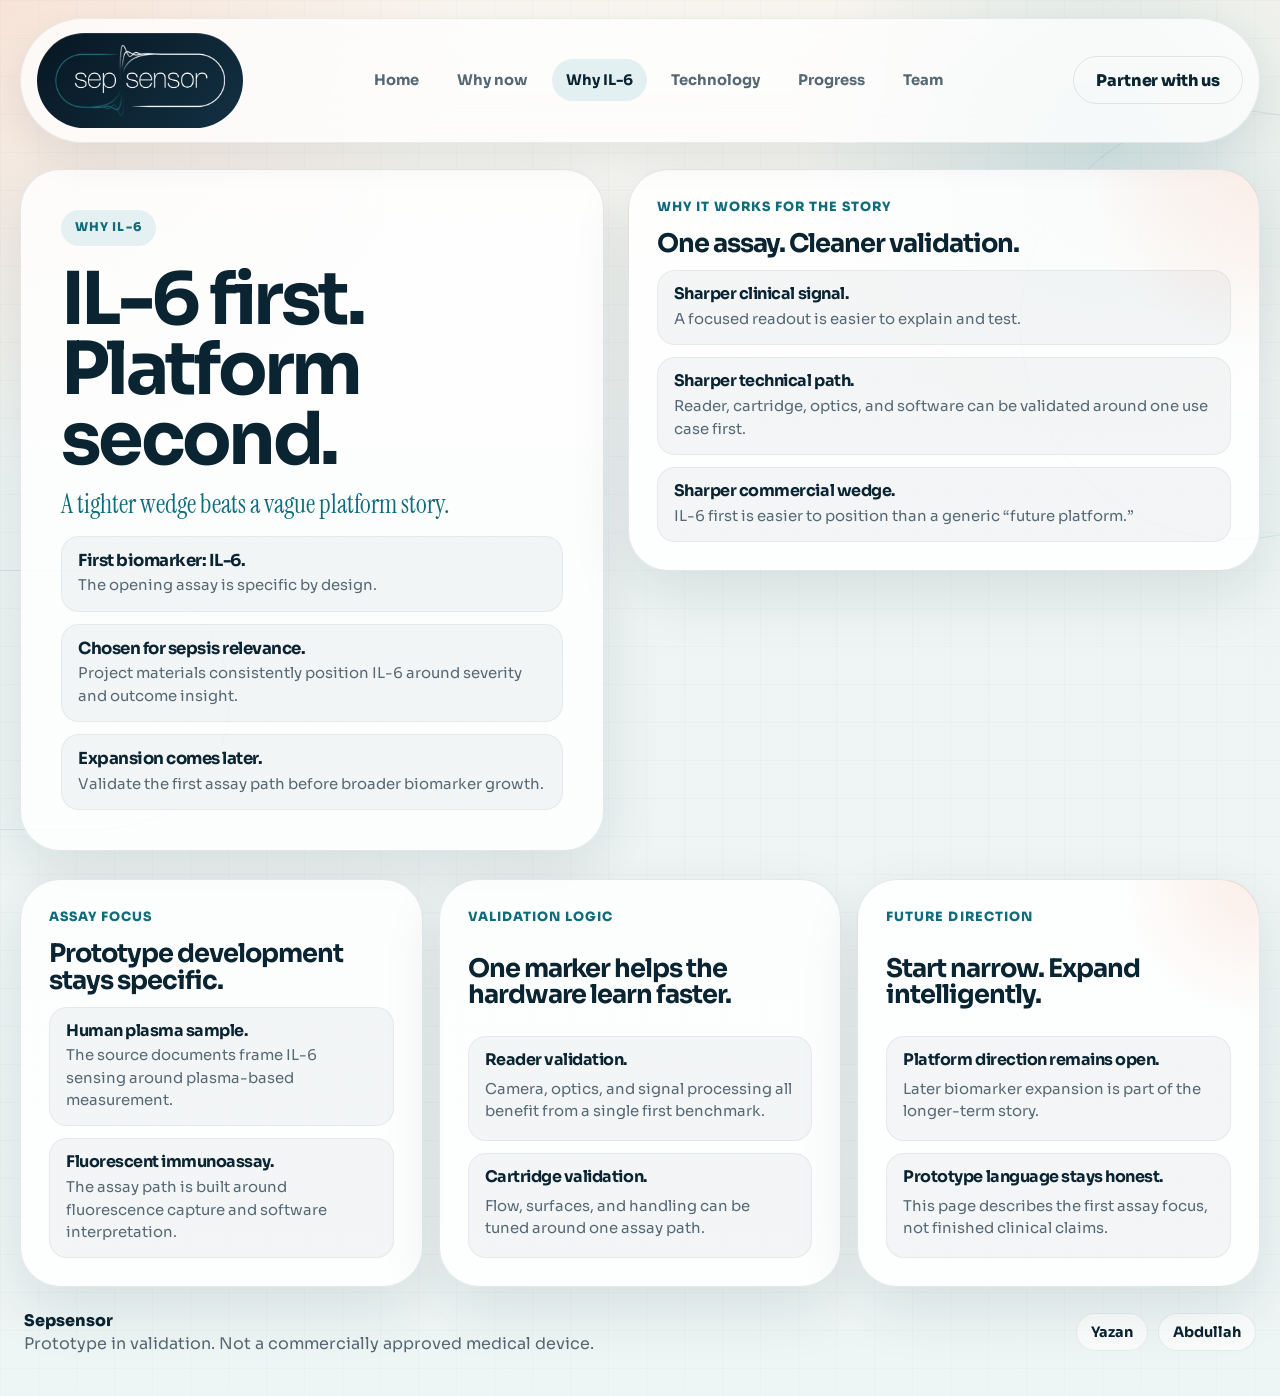
==== il6.html @ 70892506 "Convert Pages site to multipage prototype story" ====
<!doctype html>
<html lang="en">
  <head>
    <meta charset="utf-8">
    <meta name="viewport" content="width=device-width, initial-scale=1">
    <title>Sepsensor | Why IL-6</title>
    <meta
      name="description"
      content="Why Sepsensor starts with IL-6: a focused first assay for bedside sepsis sensing, fluorescence validation, and later platform expansion."
    >
    <meta property="og:title" content="Sepsensor | Why IL-6">
    <meta
      property="og:description"
      content="IL-6 first gives the platform a sharper clinical and technical starting point."
    >
    <meta property="og:type" content="website">
    <meta property="og:image" content="assets/bedside-device.png">
    <link rel="icon" href="assets/logo.png">
    <link rel="preconnect" href="https://fonts.googleapis.com">
    <link rel="preconnect" href="https://fonts.gstatic.com" crossorigin>
    <link
      href="https://fonts.googleapis.com/css2?family=Instrument+Serif:ital@0;1&family=Sora:wght@400;500;600;700;800&display=swap"
      rel="stylesheet"
    >
    <link rel="stylesheet" href="styles.css">
    <script src="script.js" defer></script>
  </head>
  <body>
    <div class="page-orb page-orb--one"></div>
    <div class="page-orb page-orb--two"></div>

    <div class="page-shell">
      <header class="site-header">
        <a class="brand" href="index.html" aria-label="Sepsensor home">
          <span class="brand__badge">
            <img src="assets/logo.png" alt="Sepsensor logo">
          </span>
        </a>

        <nav class="site-nav" aria-label="Primary">
          <a href="index.html">Home</a>
          <a href="why-now.html">Why now</a>
          <a href="il6.html">Why IL-6</a>
          <a href="technology.html">Technology</a>
          <a href="progress.html">Progress</a>
          <a href="team.html">Team</a>
        </nav>

        <a
          class="button button--outline"
          href="mailto:yazanbaseem.001@gmail.com?cc=alfakhrey.abdullah@gmail.com&subject=Sepsensor%20partnership%20enquiry"
        >
          Partner with us
        </a>
      </header>

      <main>
        <section class="page-hero">
          <div class="page-hero__copy" data-reveal>
            <p class="eyebrow">Why IL-6</p>
            <h1>IL-6 first. Platform second.</h1>
            <p class="page-hero__tag">A tighter wedge beats a vague platform story.</p>

            <ul class="bullet-list bullet-list--hero">
              <li>
                <strong>First biomarker: IL-6.</strong>
                <span>The opening assay is specific by design.</span>
              </li>
              <li>
                <strong>Chosen for sepsis relevance.</strong>
                <span>Project materials consistently position IL-6 around severity and outcome insight.</span>
              </li>
              <li>
                <strong>Expansion comes later.</strong>
                <span>Validate the first assay path before broader biomarker growth.</span>
              </li>
            </ul>
          </div>

          <article class="card card--accent" data-reveal style="--delay: 0.08s">
            <p class="card__kicker">Why it works for the story</p>
            <h3>One assay. Cleaner validation.</h3>
            <ul class="bullet-list">
              <li>
                <strong>Sharper clinical signal.</strong>
                <span>A focused readout is easier to explain and test.</span>
              </li>
              <li>
                <strong>Sharper technical path.</strong>
                <span>Reader, cartridge, optics, and software can be validated around one use case first.</span>
              </li>
              <li>
                <strong>Sharper commercial wedge.</strong>
                <span>IL-6 first is easier to position than a generic “future platform.”</span>
              </li>
            </ul>
          </article>
        </section>

        <section class="section">
          <div class="card-grid card-grid--three">
            <article class="card" data-reveal>
              <p class="card__kicker">Assay focus</p>
              <h3>Prototype development stays specific.</h3>
              <ul class="bullet-list">
                <li>
                  <strong>Human plasma sample.</strong>
                  <span>The source documents frame IL-6 sensing around plasma-based measurement.</span>
                </li>
                <li>
                  <strong>Fluorescent immunoassay.</strong>
                  <span>The assay path is built around fluorescence capture and software interpretation.</span>
                </li>
              </ul>
            </article>

            <article class="card" data-reveal style="--delay: 0.05s">
              <p class="card__kicker">Validation logic</p>
              <h3>One marker helps the hardware learn faster.</h3>
              <ul class="bullet-list">
                <li>
                  <strong>Reader validation.</strong>
                  <span>Camera, optics, and signal processing all benefit from a single first benchmark.</span>
                </li>
                <li>
                  <strong>Cartridge validation.</strong>
                  <span>Flow, surfaces, and handling can be tuned around one assay path.</span>
                </li>
              </ul>
            </article>

            <article class="card card--accent" data-reveal style="--delay: 0.1s">
              <p class="card__kicker">Future direction</p>
              <h3>Start narrow. Expand intelligently.</h3>
              <ul class="bullet-list">
                <li>
                  <strong>Platform direction remains open.</strong>
                  <span>Later biomarker expansion is part of the longer-term story.</span>
                </li>
                <li>
                  <strong>Prototype language stays honest.</strong>
                  <span>This page describes the first assay focus, not finished clinical claims.</span>
                </li>
              </ul>
            </article>
          </div>
        </section>
      </main>

      <footer class="site-footer">
        <div>
          <p class="site-footer__title">Sepsensor</p>
          <p>Prototype in validation. Not a commercially approved medical device.</p>
        </div>

        <div class="footer-links">
          <a href="mailto:yazanbaseem.001@gmail.com">Yazan</a>
          <a href="mailto:alfakhrey.abdullah@gmail.com">Abdullah</a>
        </div>
      </footer>
    </div>
  </body>
</html>
---- styles.css ----
html {
  scroll-behavior: smooth;
}

:root {
  --bg: #edf4f3;
  --bg-soft: #f7fbfa;
  --panel: rgba(255, 255, 255, 0.84);
  --panel-strong: #ffffff;
  --ink: #0a2432;
  --muted: #556874;
  --line: rgba(10, 36, 50, 0.1);
  --teal: #2896a5;
  --teal-deep: #0f6d7b;
  --teal-soft: #dff3f5;
  --accent: #ef8a5d;
  --navy: #0b1d2b;
  --shadow: 0 22px 60px rgba(10, 36, 50, 0.1);
  --shadow-strong: 0 36px 90px rgba(10, 36, 50, 0.16);
  --radius-xl: 40px;
  --radius-lg: 28px;
  --radius-md: 22px;
  --page-width: min(1240px, calc(100vw - 32px));
}

*,
*::before,
*::after {
  box-sizing: border-box;
}

body {
  margin: 0;
  min-width: 320px;
  font-family: "Sora", sans-serif;
  color: var(--ink);
  line-height: 1.45;
  background:
    linear-gradient(90deg, rgba(10, 36, 50, 0.02) 1px, transparent 1px) 0 0 / 38px 38px,
    linear-gradient(rgba(10, 36, 50, 0.02) 1px, transparent 1px) 0 0 / 38px 38px,
    radial-gradient(circle at top left, rgba(239, 138, 93, 0.16), transparent 24%),
    radial-gradient(circle at 86% 10%, rgba(40, 150, 165, 0.16), transparent 18%),
    linear-gradient(180deg, #f9f5ef 0%, var(--bg) 34%, #eef6f5 100%);
}

img {
  display: block;
  max-width: 100%;
}

a {
  color: inherit;
  text-decoration: none;
}

h1,
h2,
h3,
p,
figure {
  margin: 0;
}

.page-orb {
  position: fixed;
  z-index: 0;
  pointer-events: none;
  border: 1px solid rgba(15, 109, 123, 0.1);
  border-radius: 999px;
}

.page-orb--one {
  top: 110px;
  right: -170px;
  width: 430px;
  height: 430px;
}

.page-orb--two {
  left: -130px;
  bottom: 70px;
  width: 360px;
  height: 260px;
}

.page-shell {
  position: relative;
  z-index: 1;
  width: var(--page-width);
  margin: 0 auto;
  padding: 18px 0 40px;
}

.site-header {
  position: sticky;
  top: 14px;
  z-index: 30;
  display: flex;
  align-items: center;
  justify-content: space-between;
  gap: 18px;
  padding: 14px 16px;
  margin-bottom: 26px;
  background: rgba(255, 255, 255, 0.75);
  border: 1px solid rgba(10, 36, 50, 0.08);
  border-radius: 999px;
  backdrop-filter: blur(18px);
  box-shadow: 0 14px 38px rgba(10, 36, 50, 0.08);
  transition: background 0.25s ease, box-shadow 0.25s ease;
}

.site-header--scrolled {
  background: rgba(255, 255, 255, 0.92);
  box-shadow: 0 18px 44px rgba(10, 36, 50, 0.12);
}

.brand {
  display: inline-flex;
  flex: 0 0 auto;
}

.brand__badge {
  display: inline-flex;
  align-items: center;
  justify-content: center;
  padding: 12px 18px;
  background: linear-gradient(135deg, #081723, #123042);
  border-radius: 999px;
  box-shadow: inset 0 1px 0 rgba(255, 255, 255, 0.1);
}

.brand img {
  width: min(170px, 34vw);
  height: auto;
}

.site-nav {
  display: flex;
  flex-wrap: wrap;
  justify-content: center;
  gap: 10px;
}

.site-nav a {
  display: inline-flex;
  align-items: center;
  min-height: 42px;
  padding: 0 14px;
  border-radius: 999px;
  color: var(--muted);
  font-size: 0.92rem;
  font-weight: 700;
  transition: color 0.22s ease, background 0.22s ease;
}

.site-nav a:hover,
.site-nav a:focus-visible,
.site-nav a.is-current {
  color: var(--ink);
  background: rgba(40, 150, 165, 0.12);
}

.button {
  display: inline-flex;
  align-items: center;
  justify-content: center;
  min-height: 48px;
  padding: 0 22px;
  border: 1px solid transparent;
  border-radius: 999px;
  background: var(--teal);
  color: #ffffff;
  font-weight: 800;
  letter-spacing: -0.01em;
  transition: transform 0.22s ease, background 0.22s ease, border-color 0.22s ease;
}

.button:hover,
.button:focus-visible {
  transform: translateY(-1px);
  background: var(--teal-deep);
}

.button--outline {
  background: transparent;
  color: var(--ink);
  border-color: rgba(10, 36, 50, 0.1);
}

.button--ghost {
  background: rgba(255, 255, 255, 0.58);
  color: var(--ink);
  border-color: rgba(10, 36, 50, 0.1);
}

main {
  display: grid;
  gap: 28px;
}

.hero,
.page-hero,
.split-layout,
.split-layout--visual {
  display: grid;
  grid-template-columns: minmax(0, 0.96fr) minmax(320px, 1.04fr);
  gap: 24px;
  align-items: start;
}

.hero__copy,
.page-hero__copy,
.media-panel,
.card,
.stat-card,
.team-card {
  background: var(--panel);
  border: 1px solid var(--line);
  border-radius: var(--radius-xl);
  box-shadow: var(--shadow);
}

.hero__copy,
.page-hero__copy {
  padding: 40px;
  display: grid;
  gap: 18px;
}

.eyebrow {
  display: inline-flex;
  align-items: center;
  width: fit-content;
  min-height: 36px;
  padding: 0 14px;
  border-radius: 999px;
  background: rgba(40, 150, 165, 0.12);
  color: var(--teal-deep);
  font-size: 0.76rem;
  font-weight: 800;
  letter-spacing: 0.09em;
  text-transform: uppercase;
}

h1,
.section-head h2 {
  font-size: clamp(2.7rem, 5.7vw, 5.5rem);
  line-height: 0.96;
  letter-spacing: -0.05em;
}

.section-head h2 {
  font-size: clamp(2.2rem, 4.2vw, 4rem);
}

.hero__tag,
.page-hero__tag {
  font-family: "Instrument Serif", serif;
  font-size: clamp(1.35rem, 2vw, 1.85rem);
  line-height: 1.02;
  color: var(--teal-deep);
}

.hero__actions {
  display: flex;
  flex-wrap: wrap;
  gap: 12px;
}

.bullet-list {
  display: grid;
  gap: 12px;
  margin: 0;
  padding: 0;
  list-style: none;
}

.bullet-list li {
  display: grid;
  gap: 4px;
  padding: 14px 16px;
  background: rgba(10, 36, 50, 0.04);
  border: 1px solid rgba(10, 36, 50, 0.06);
  border-radius: 18px;
}

.bullet-list strong {
  display: block;
  font-size: 1rem;
  line-height: 1.18;
  letter-spacing: -0.03em;
}

.bullet-list span {
  color: var(--muted);
  font-size: 0.93rem;
  line-height: 1.5;
}

.bullet-list--hero strong {
  font-size: 1.04rem;
}

.chip-row {
  display: flex;
  flex-wrap: wrap;
  gap: 10px;
}

.chip {
  display: inline-flex;
  align-items: center;
  min-height: 34px;
  padding: 0 12px;
  border-radius: 999px;
  background: rgba(255, 255, 255, 0.72);
  border: 1px solid rgba(10, 36, 50, 0.08);
  color: var(--ink);
  font-size: 0.82rem;
  font-weight: 700;
}

.media-panel {
  padding: 18px;
  overflow: hidden;
}

.media-panel--hero {
  background:
    radial-gradient(circle at top right, rgba(239, 138, 93, 0.14), transparent 26%),
    linear-gradient(145deg, rgba(255, 255, 255, 0.92), rgba(223, 243, 245, 0.9));
}

.media-panel img {
  width: 100%;
  border-radius: 26px;
  background: var(--panel-strong);
}

.section {
  display: grid;
  gap: 22px;
}

.section-head {
  display: grid;
  gap: 14px;
  max-width: 760px;
}

.section-head--narrow {
  max-width: 620px;
}

.card-grid,
.media-grid,
.team-grid {
  display: grid;
  gap: 16px;
}

.card-grid--two,
.media-grid {
  grid-template-columns: repeat(2, minmax(0, 1fr));
}

.card-grid--three,
.team-grid {
  grid-template-columns: repeat(3, minmax(0, 1fr));
}

.card,
.team-card {
  padding: 28px;
  display: grid;
  gap: 14px;
}

.card--accent {
  background:
    radial-gradient(circle at top right, rgba(239, 138, 93, 0.14), transparent 24%),
    rgba(255, 255, 255, 0.86);
}

.card--link {
  transition: transform 0.22s ease, border-color 0.22s ease, box-shadow 0.22s ease;
}

.card--link:hover,
.card--link:focus-visible {
  transform: translateY(-3px);
  border-color: rgba(40, 150, 165, 0.22);
  box-shadow: var(--shadow-strong);
}

.card__kicker {
  color: var(--teal-deep);
  font-size: 0.8rem;
  font-weight: 800;
  letter-spacing: 0.08em;
  text-transform: uppercase;
}

.card h3,
.team-card h3 {
  font-size: 1.6rem;
  line-height: 1.02;
  letter-spacing: -0.04em;
}

.stat-card {
  padding: 22px 24px;
  display: grid;
  gap: 8px;
}

.stat-card strong {
  font-size: 1.4rem;
  line-height: 1;
  letter-spacing: -0.04em;
}

.stat-card span,
.team-card__meta,
.media-figure figcaption,
.site-footer p:last-child {
  color: var(--muted);
}

.stack {
  display: grid;
  gap: 16px;
}

.media-figure {
  display: grid;
  gap: 10px;
  margin: 0;
}

.media-figure figcaption {
  padding: 0 10px;
  font-size: 0.9rem;
}

.media-panel--wide {
  padding: 18px;
}

.team-card__meta {
  font-size: 0.92rem;
  font-weight: 700;
}

.site-footer {
  display: flex;
  justify-content: space-between;
  gap: 18px;
  align-items: center;
  padding: 22px 4px 0;
}

.site-footer__title {
  font-weight: 800;
}

.footer-links {
  display: flex;
  flex-wrap: wrap;
  gap: 10px;
}

.footer-links a {
  display: inline-flex;
  align-items: center;
  min-height: 38px;
  padding: 0 14px;
  border-radius: 999px;
  background: rgba(255, 255, 255, 0.7);
  border: 1px solid rgba(10, 36, 50, 0.08);
  font-size: 0.9rem;
  font-weight: 700;
}

[data-reveal] {
  opacity: 0;
  transform: translateY(24px);
  transition:
    opacity 0.8s cubic-bezier(0.22, 1, 0.36, 1),
    transform 0.8s cubic-bezier(0.22, 1, 0.36, 1);
  transition-delay: var(--delay, 0s);
}

[data-reveal].is-visible {
  opacity: 1;
  transform: translateY(0);
}

@media (max-width: 1120px) {
  .hero,
  .page-hero,
  .split-layout,
  .split-layout--visual {
    grid-template-columns: 1fr;
  }
}

@media (max-width: 940px) {
  .page-shell {
    width: min(100vw - 20px, 100%);
    padding-top: 10px;
  }

  .site-header {
    position: static;
    flex-wrap: wrap;
    justify-content: center;
    border-radius: 30px;
  }

  .hero__copy,
  .page-hero__copy,
  .card,
  .team-card {
    padding: 24px 20px;
  }

  .card-grid--three,
  .team-grid {
    grid-template-columns: repeat(2, minmax(0, 1fr));
  }
}

@media (max-width: 720px) {
  h1,
  .section-head h2 {
    font-size: clamp(2.3rem, 11vw, 3.4rem);
  }

  .card-grid--two,
  .card-grid--three,
  .media-grid,
  .team-grid {
    grid-template-columns: 1fr;
  }

  .site-footer {
    flex-direction: column;
    align-items: flex-start;
  }

  .button,
  .site-nav a,
  .footer-links a {
    width: 100%;
  }

  .site-nav {
    width: 100%;
  }

  .hero__actions {
    width: 100%;
  }
}
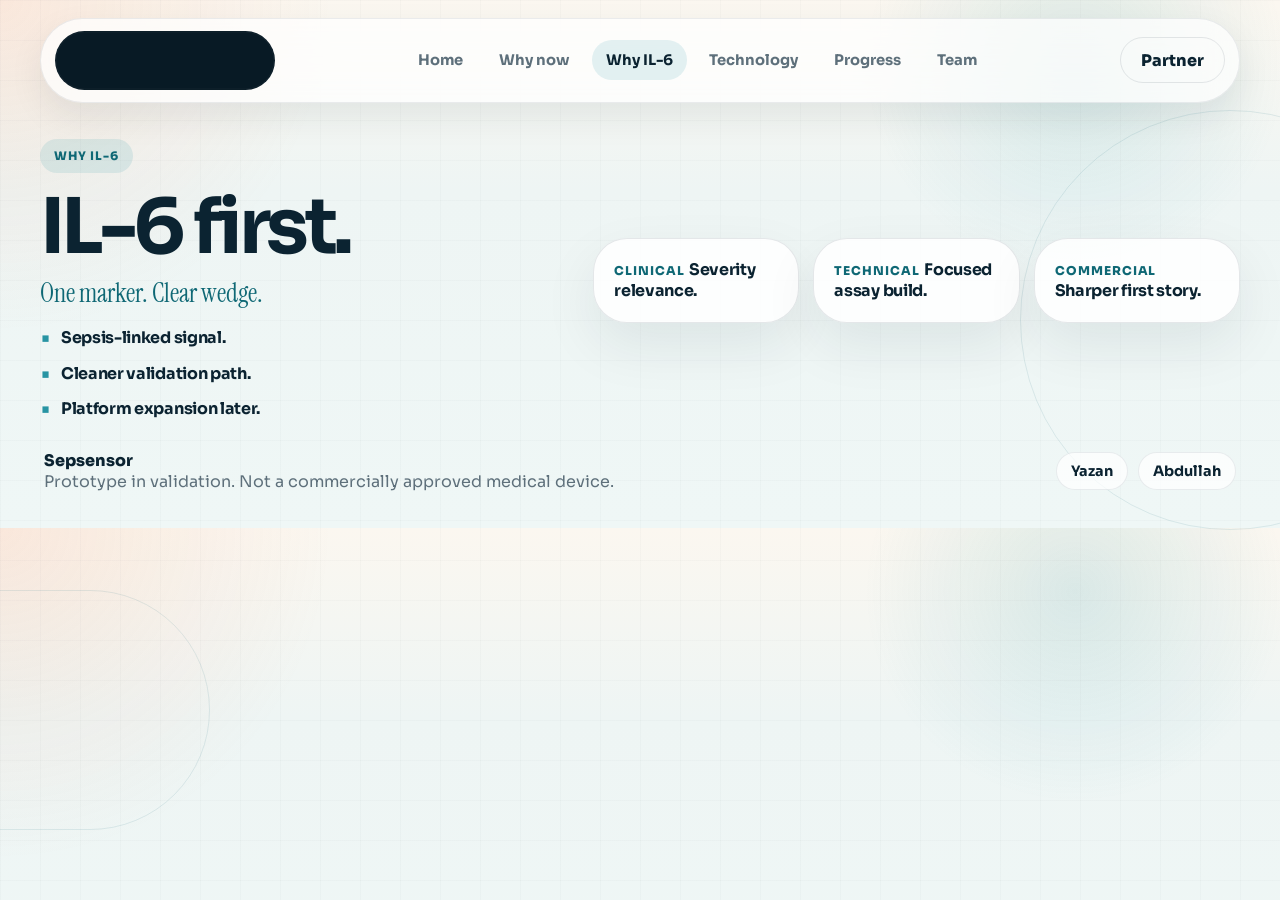
==== commit 86e8d18d: "Simplify Pages layout and refresh hero/logo" ====
--- a/il6.html
+++ b/il6.html
@@ -6,16 +6,13 @@
     <title>Sepsensor | Why IL-6</title>
     <meta
       name="description"
-      content="Why Sepsensor starts with IL-6: a focused first assay for bedside sepsis sensing, fluorescence validation, and later platform expansion."
+      content="Why Sepsensor starts with IL-6: one marker, clear validation, and a stronger first product story."
     >
     <meta property="og:title" content="Sepsensor | Why IL-6">
-    <meta
-      property="og:description"
-      content="IL-6 first gives the platform a sharper clinical and technical starting point."
-    >
+    <meta property="og:description" content="One marker. Clear wedge.">
     <meta property="og:type" content="website">
-    <meta property="og:image" content="assets/bedside-device.png">
-    <link rel="icon" href="assets/logo.png">
+    <meta property="og:image" content="assets/results-display.png">
+    <link rel="icon" href="assets/logo-badge.svg">
     <link rel="preconnect" href="https://fonts.googleapis.com">
     <link rel="preconnect" href="https://fonts.gstatic.com" crossorigin>
     <link
@@ -33,7 +30,7 @@
       <header class="site-header">
         <a class="brand" href="index.html" aria-label="Sepsensor home">
           <span class="brand__badge">
-            <img src="assets/logo.png" alt="Sepsensor logo">
+            <img src="assets/logo-badge.svg" alt="Sepsensor logo">
           </span>
         </a>
 
@@ -50,7 +47,7 @@
           class="button button--outline"
           href="mailto:yazanbaseem.001@gmail.com?cc=alfakhrey.abdullah@gmail.com&subject=Sepsensor%20partnership%20enquiry"
         >
-          Partner with us
+          Partner
         </a>
       </header>
 
@@ -58,90 +55,28 @@
         <section class="page-hero">
           <div class="page-hero__copy" data-reveal>
             <p class="eyebrow">Why IL-6</p>
-            <h1>IL-6 first. Platform second.</h1>
-            <p class="page-hero__tag">A tighter wedge beats a vague platform story.</p>
+            <h1>IL-6 first.</h1>
+            <p class="hero__tag">One marker. Clear wedge.</p>
 
-            <ul class="bullet-list bullet-list--hero">
-              <li>
-                <strong>First biomarker: IL-6.</strong>
-                <span>The opening assay is specific by design.</span>
-              </li>
-              <li>
-                <strong>Chosen for sepsis relevance.</strong>
-                <span>Project materials consistently position IL-6 around severity and outcome insight.</span>
-              </li>
-              <li>
-                <strong>Expansion comes later.</strong>
-                <span>Validate the first assay path before broader biomarker growth.</span>
-              </li>
+            <ul class="minimal-list">
+              <li><strong>Sepsis-linked signal.</strong></li>
+              <li><strong>Cleaner validation path.</strong></li>
+              <li><strong>Platform expansion later.</strong></li>
             </ul>
           </div>
 
-          <article class="card card--accent" data-reveal style="--delay: 0.08s">
-            <p class="card__kicker">Why it works for the story</p>
-            <h3>One assay. Cleaner validation.</h3>
-            <ul class="bullet-list">
-              <li>
-                <strong>Sharper clinical signal.</strong>
-                <span>A focused readout is easier to explain and test.</span>
-              </li>
-              <li>
-                <strong>Sharper technical path.</strong>
-                <span>Reader, cartridge, optics, and software can be validated around one use case first.</span>
-              </li>
-              <li>
-                <strong>Sharper commercial wedge.</strong>
-                <span>IL-6 first is easier to position than a generic “future platform.”</span>
-              </li>
-            </ul>
-          </article>
-        </section>
-
-        <section class="section">
-          <div class="card-grid card-grid--three">
-            <article class="card" data-reveal>
-              <p class="card__kicker">Assay focus</p>
-              <h3>Prototype development stays specific.</h3>
-              <ul class="bullet-list">
-                <li>
-                  <strong>Human plasma sample.</strong>
-                  <span>The source documents frame IL-6 sensing around plasma-based measurement.</span>
-                </li>
-                <li>
-                  <strong>Fluorescent immunoassay.</strong>
-                  <span>The assay path is built around fluorescence capture and software interpretation.</span>
-                </li>
-              </ul>
+          <div class="mini-grid" data-reveal style="--delay: 0.08s">
+            <article class="mini-card">
+              <span>Clinical</span>
+              <strong>Severity relevance.</strong>
             </article>
-
-            <article class="card" data-reveal style="--delay: 0.05s">
-              <p class="card__kicker">Validation logic</p>
-              <h3>One marker helps the hardware learn faster.</h3>
-              <ul class="bullet-list">
-                <li>
-                  <strong>Reader validation.</strong>
-                  <span>Camera, optics, and signal processing all benefit from a single first benchmark.</span>
-                </li>
-                <li>
-                  <strong>Cartridge validation.</strong>
-                  <span>Flow, surfaces, and handling can be tuned around one assay path.</span>
-                </li>
-              </ul>
+            <article class="mini-card">
+              <span>Technical</span>
+              <strong>Focused assay build.</strong>
             </article>
-
-            <article class="card card--accent" data-reveal style="--delay: 0.1s">
-              <p class="card__kicker">Future direction</p>
-              <h3>Start narrow. Expand intelligently.</h3>
-              <ul class="bullet-list">
-                <li>
-                  <strong>Platform direction remains open.</strong>
-                  <span>Later biomarker expansion is part of the longer-term story.</span>
-                </li>
-                <li>
-                  <strong>Prototype language stays honest.</strong>
-                  <span>This page describes the first assay focus, not finished clinical claims.</span>
-                </li>
-              </ul>
+            <article class="mini-card">
+              <span>Commercial</span>
+              <strong>Sharper first story.</strong>
             </article>
           </div>
         </section>
--- a/styles.css
+++ b/styles.css
@@ -3,24 +3,18 @@
 }
 
 :root {
-  --bg: #edf4f3;
-  --bg-soft: #f7fbfa;
-  --panel: rgba(255, 255, 255, 0.84);
-  --panel-strong: #ffffff;
-  --ink: #0a2432;
-  --muted: #556874;
-  --line: rgba(10, 36, 50, 0.1);
-  --teal: #2896a5;
-  --teal-deep: #0f6d7b;
-  --teal-soft: #dff3f5;
+  --bg: #eef5f4;
+  --ink: #0b2331;
+  --muted: #5e707b;
+  --teal: #2794a3;
+  --teal-deep: #0f6875;
   --accent: #ef8a5d;
-  --navy: #0b1d2b;
-  --shadow: 0 22px 60px rgba(10, 36, 50, 0.1);
-  --shadow-strong: 0 36px 90px rgba(10, 36, 50, 0.16);
-  --radius-xl: 40px;
-  --radius-lg: 28px;
-  --radius-md: 22px;
-  --page-width: min(1240px, calc(100vw - 32px));
+  --panel: rgba(255, 255, 255, 0.86);
+  --line: rgba(11, 35, 49, 0.1);
+  --shadow: 0 22px 55px rgba(11, 35, 49, 0.08);
+  --radius-xl: 34px;
+  --radius-lg: 24px;
+  --page-width: min(1200px, calc(100vw - 32px));
 }
 
 *,
@@ -34,13 +28,12 @@
   min-width: 320px;
   font-family: "Sora", sans-serif;
   color: var(--ink);
-  line-height: 1.45;
   background:
-    linear-gradient(90deg, rgba(10, 36, 50, 0.02) 1px, transparent 1px) 0 0 / 38px 38px,
-    linear-gradient(rgba(10, 36, 50, 0.02) 1px, transparent 1px) 0 0 / 38px 38px,
-    radial-gradient(circle at top left, rgba(239, 138, 93, 0.16), transparent 24%),
-    radial-gradient(circle at 86% 10%, rgba(40, 150, 165, 0.16), transparent 18%),
-    linear-gradient(180deg, #f9f5ef 0%, var(--bg) 34%, #eef6f5 100%);
+    linear-gradient(90deg, rgba(11, 35, 49, 0.02) 1px, transparent 1px) 0 0 / 40px 40px,
+    linear-gradient(rgba(11, 35, 49, 0.02) 1px, transparent 1px) 0 0 / 40px 40px,
+    radial-gradient(circle at top left, rgba(239, 138, 93, 0.14), transparent 24%),
+    radial-gradient(circle at 84% 12%, rgba(39, 148, 163, 0.14), transparent 18%),
+    linear-gradient(180deg, #fbf7f0 0%, var(--bg) 36%, #eff7f6 100%);
 }
 
 img {
@@ -65,22 +58,22 @@
   position: fixed;
   z-index: 0;
   pointer-events: none;
-  border: 1px solid rgba(15, 109, 123, 0.1);
+  border: 1px solid rgba(15, 104, 117, 0.1);
   border-radius: 999px;
 }
 
 .page-orb--one {
   top: 110px;
-  right: -170px;
-  width: 430px;
-  height: 430px;
+  right: -160px;
+  width: 420px;
+  height: 420px;
 }
 
 .page-orb--two {
   left: -130px;
   bottom: 70px;
-  width: 360px;
-  height: 260px;
+  width: 340px;
+  height: 240px;
 }
 
 .page-shell {
@@ -88,7 +81,7 @@
   z-index: 1;
   width: var(--page-width);
   margin: 0 auto;
-  padding: 18px 0 40px;
+  padding: 18px 0 36px;
 }
 
 .site-header {
@@ -98,20 +91,20 @@
   display: flex;
   align-items: center;
   justify-content: space-between;
-  gap: 18px;
-  padding: 14px 16px;
-  margin-bottom: 26px;
-  background: rgba(255, 255, 255, 0.75);
-  border: 1px solid rgba(10, 36, 50, 0.08);
+  gap: 16px;
+  padding: 12px 14px;
+  margin-bottom: 28px;
+  background: rgba(255, 255, 255, 0.72);
+  border: 1px solid rgba(11, 35, 49, 0.08);
   border-radius: 999px;
   backdrop-filter: blur(18px);
-  box-shadow: 0 14px 38px rgba(10, 36, 50, 0.08);
+  box-shadow: 0 14px 35px rgba(11, 35, 49, 0.08);
   transition: background 0.25s ease, box-shadow 0.25s ease;
 }
 
 .site-header--scrolled {
   background: rgba(255, 255, 255, 0.92);
-  box-shadow: 0 18px 44px rgba(10, 36, 50, 0.12);
+  box-shadow: 0 18px 42px rgba(11, 35, 49, 0.12);
 }
 
 .brand {
@@ -123,14 +116,10 @@
   display: inline-flex;
   align-items: center;
   justify-content: center;
-  padding: 12px 18px;
-  background: linear-gradient(135deg, #081723, #123042);
-  border-radius: 999px;
-  box-shadow: inset 0 1px 0 rgba(255, 255, 255, 0.1);
 }
 
 .brand img {
-  width: min(170px, 34vw);
+  width: min(220px, 44vw);
   height: auto;
 }
 
@@ -138,41 +127,40 @@
   display: flex;
   flex-wrap: wrap;
   justify-content: center;
-  gap: 10px;
+  gap: 8px;
 }
 
 .site-nav a {
   display: inline-flex;
   align-items: center;
-  min-height: 42px;
+  min-height: 40px;
   padding: 0 14px;
   border-radius: 999px;
   color: var(--muted);
   font-size: 0.92rem;
   font-weight: 700;
-  transition: color 0.22s ease, background 0.22s ease;
+  transition: color 0.2s ease, background 0.2s ease;
 }
 
 .site-nav a:hover,
 .site-nav a:focus-visible,
 .site-nav a.is-current {
   color: var(--ink);
-  background: rgba(40, 150, 165, 0.12);
+  background: rgba(39, 148, 163, 0.12);
 }
 
 .button {
   display: inline-flex;
   align-items: center;
   justify-content: center;
-  min-height: 48px;
-  padding: 0 22px;
+  min-height: 46px;
+  padding: 0 20px;
   border: 1px solid transparent;
   border-radius: 999px;
   background: var(--teal);
   color: #ffffff;
   font-weight: 800;
-  letter-spacing: -0.01em;
-  transition: transform 0.22s ease, background 0.22s ease, border-color 0.22s ease;
+  transition: transform 0.2s ease, background 0.2s ease;
 }
 
 .button:hover,
@@ -184,35 +172,100 @@
 .button--outline {
   background: transparent;
   color: var(--ink);
-  border-color: rgba(10, 36, 50, 0.1);
+  border-color: rgba(11, 35, 49, 0.1);
 }
 
 .button--ghost {
   background: rgba(255, 255, 255, 0.58);
   color: var(--ink);
-  border-color: rgba(10, 36, 50, 0.1);
+  border-color: rgba(11, 35, 49, 0.08);
 }
 
 main {
   display: grid;
-  gap: 28px;
+  gap: 26px;
 }
 
 .hero,
-.page-hero,
-.split-layout,
-.split-layout--visual {
-  display: grid;
-  grid-template-columns: minmax(0, 0.96fr) minmax(320px, 1.04fr);
+.page-hero {
+  display: grid;
+  grid-template-columns: minmax(0, 0.9fr) minmax(320px, 1.1fr);
   gap: 24px;
-  align-items: start;
+  align-items: center;
 }
 
 .hero__copy,
-.page-hero__copy,
+.page-hero__copy {
+  display: grid;
+  gap: 18px;
+  padding: 8px 4px 8px 0;
+}
+
+.eyebrow {
+  display: inline-flex;
+  align-items: center;
+  width: fit-content;
+  min-height: 34px;
+  padding: 0 14px;
+  border-radius: 999px;
+  background: rgba(39, 148, 163, 0.12);
+  color: var(--teal-deep);
+  font-size: 0.74rem;
+  font-weight: 800;
+  letter-spacing: 0.08em;
+  text-transform: uppercase;
+}
+
+h1 {
+  max-width: 11ch;
+  font-size: clamp(2.8rem, 6vw, 5.9rem);
+  line-height: 0.94;
+  letter-spacing: -0.06em;
+}
+
+.hero__tag {
+  font-family: "Instrument Serif", serif;
+  font-size: clamp(1.35rem, 2vw, 1.9rem);
+  line-height: 1.03;
+  color: var(--teal-deep);
+}
+
+.minimal-list {
+  display: grid;
+  gap: 10px;
+  margin: 0;
+  padding: 0;
+  list-style: none;
+}
+
+.minimal-list li {
+  display: flex;
+  align-items: center;
+  gap: 10px;
+}
+
+.minimal-list li::before {
+  content: "•";
+  color: var(--teal);
+  font-size: 1.6rem;
+  line-height: 1;
+}
+
+.minimal-list strong {
+  font-size: 1rem;
+  line-height: 1.25;
+  letter-spacing: -0.02em;
+}
+
+.hero__actions {
+  display: flex;
+  flex-wrap: wrap;
+  gap: 12px;
+}
+
 .media-panel,
-.card,
-.stat-card,
+.link-tile,
+.mini-card,
 .team-card {
   background: var(--panel);
   border: 1px solid var(--line);
@@ -220,250 +273,130 @@
   box-shadow: var(--shadow);
 }
 
-.hero__copy,
-.page-hero__copy {
-  padding: 40px;
-  display: grid;
-  gap: 18px;
-}
-
-.eyebrow {
-  display: inline-flex;
-  align-items: center;
-  width: fit-content;
-  min-height: 36px;
-  padding: 0 14px;
-  border-radius: 999px;
-  background: rgba(40, 150, 165, 0.12);
+.media-panel {
+  padding: 16px;
+}
+
+.media-panel--hero {
+  background:
+    radial-gradient(circle at top right, rgba(239, 138, 93, 0.14), transparent 26%),
+    linear-gradient(145deg, rgba(255, 255, 255, 0.95), rgba(226, 243, 245, 0.92));
+}
+
+.media-panel img {
+  width: 100%;
+  border-radius: 24px;
+}
+
+.section {
+  display: grid;
+  gap: 16px;
+}
+
+.link-grid {
+  display: grid;
+  grid-template-columns: repeat(5, minmax(0, 1fr));
+  gap: 14px;
+}
+
+.link-tile,
+.mini-card,
+.team-card {
+  padding: 20px;
+}
+
+.link-tile {
+  display: grid;
+  gap: 10px;
+  transition: transform 0.2s ease, border-color 0.2s ease;
+}
+
+.link-tile:hover,
+.link-tile:focus-visible {
+  transform: translateY(-2px);
+  border-color: rgba(39, 148, 163, 0.2);
+}
+
+.link-tile span,
+.mini-card span,
+.team-card span {
   color: var(--teal-deep);
   font-size: 0.76rem;
   font-weight: 800;
-  letter-spacing: 0.09em;
+  letter-spacing: 0.08em;
   text-transform: uppercase;
 }
 
-h1,
-.section-head h2 {
-  font-size: clamp(2.7rem, 5.7vw, 5.5rem);
-  line-height: 0.96;
-  letter-spacing: -0.05em;
-}
-
-.section-head h2 {
-  font-size: clamp(2.2rem, 4.2vw, 4rem);
-}
-
-.hero__tag,
-.page-hero__tag {
-  font-family: "Instrument Serif", serif;
-  font-size: clamp(1.35rem, 2vw, 1.85rem);
-  line-height: 1.02;
-  color: var(--teal-deep);
-}
-
-.hero__actions {
-  display: flex;
-  flex-wrap: wrap;
-  gap: 12px;
-}
-
-.bullet-list {
-  display: grid;
-  gap: 12px;
+.link-tile strong,
+.mini-card strong,
+.team-card strong {
+  font-size: 1rem;
+  line-height: 1.28;
+  letter-spacing: -0.02em;
+}
+
+.mini-grid {
+  display: grid;
+  grid-template-columns: repeat(3, minmax(0, 1fr));
+  gap: 14px;
+}
+
+.image-strip,
+.team-grid {
+  display: grid;
+  gap: 16px;
+}
+
+.image-strip {
+  grid-template-columns: repeat(2, minmax(0, 1fr));
+}
+
+.media-figure {
+  display: grid;
+  gap: 10px;
   margin: 0;
-  padding: 0;
-  list-style: none;
-}
-
-.bullet-list li {
-  display: grid;
-  gap: 4px;
-  padding: 14px 16px;
-  background: rgba(10, 36, 50, 0.04);
-  border: 1px solid rgba(10, 36, 50, 0.06);
-  border-radius: 18px;
-}
-
-.bullet-list strong {
-  display: block;
-  font-size: 1rem;
-  line-height: 1.18;
-  letter-spacing: -0.03em;
-}
-
-.bullet-list span {
-  color: var(--muted);
-  font-size: 0.93rem;
-  line-height: 1.5;
-}
-
-.bullet-list--hero strong {
-  font-size: 1.04rem;
-}
-
-.chip-row {
-  display: flex;
-  flex-wrap: wrap;
-  gap: 10px;
-}
-
-.chip {
-  display: inline-flex;
-  align-items: center;
-  min-height: 34px;
-  padding: 0 12px;
-  border-radius: 999px;
-  background: rgba(255, 255, 255, 0.72);
-  border: 1px solid rgba(10, 36, 50, 0.08);
-  color: var(--ink);
-  font-size: 0.82rem;
-  font-weight: 700;
-}
-
-.media-panel {
-  padding: 18px;
-  overflow: hidden;
-}
-
-.media-panel--hero {
-  background:
-    radial-gradient(circle at top right, rgba(239, 138, 93, 0.14), transparent 26%),
-    linear-gradient(145deg, rgba(255, 255, 255, 0.92), rgba(223, 243, 245, 0.9));
-}
-
-.media-panel img {
-  width: 100%;
-  border-radius: 26px;
-  background: var(--panel-strong);
-}
-
-.section {
-  display: grid;
-  gap: 22px;
-}
-
-.section-head {
-  display: grid;
-  gap: 14px;
-  max-width: 760px;
-}
-
-.section-head--narrow {
-  max-width: 620px;
-}
-
-.card-grid,
-.media-grid,
-.team-grid {
-  display: grid;
-  gap: 16px;
-}
-
-.card-grid--two,
-.media-grid {
-  grid-template-columns: repeat(2, minmax(0, 1fr));
-}
-
-.card-grid--three,
+}
+
+.media-figure figcaption {
+  padding: 0 6px;
+}
+
+.media-figure strong {
+  font-size: 0.94rem;
+  letter-spacing: -0.02em;
+}
+
 .team-grid {
   grid-template-columns: repeat(3, minmax(0, 1fr));
 }
 
-.card,
 .team-card {
-  padding: 28px;
-  display: grid;
-  gap: 14px;
-}
-
-.card--accent {
-  background:
-    radial-gradient(circle at top right, rgba(239, 138, 93, 0.14), transparent 24%),
-    rgba(255, 255, 255, 0.86);
-}
-
-.card--link {
-  transition: transform 0.22s ease, border-color 0.22s ease, box-shadow 0.22s ease;
-}
-
-.card--link:hover,
-.card--link:focus-visible {
-  transform: translateY(-3px);
-  border-color: rgba(40, 150, 165, 0.22);
-  box-shadow: var(--shadow-strong);
-}
-
-.card__kicker {
-  color: var(--teal-deep);
-  font-size: 0.8rem;
-  font-weight: 800;
-  letter-spacing: 0.08em;
-  text-transform: uppercase;
-}
-
-.card h3,
+  display: grid;
+  gap: 10px;
+}
+
 .team-card h3 {
-  font-size: 1.6rem;
+  font-size: 1.45rem;
   line-height: 1.02;
   letter-spacing: -0.04em;
 }
 
-.stat-card {
-  padding: 22px 24px;
-  display: grid;
-  gap: 8px;
-}
-
-.stat-card strong {
-  font-size: 1.4rem;
-  line-height: 1;
-  letter-spacing: -0.04em;
-}
-
-.stat-card span,
-.team-card__meta,
-.media-figure figcaption,
+.site-footer {
+  display: flex;
+  justify-content: space-between;
+  gap: 18px;
+  align-items: center;
+  padding: 20px 4px 0;
+}
+
+.site-footer__title {
+  font-weight: 800;
+}
+
 .site-footer p:last-child {
   color: var(--muted);
 }
 
-.stack {
-  display: grid;
-  gap: 16px;
-}
-
-.media-figure {
-  display: grid;
-  gap: 10px;
-  margin: 0;
-}
-
-.media-figure figcaption {
-  padding: 0 10px;
-  font-size: 0.9rem;
-}
-
-.media-panel--wide {
-  padding: 18px;
-}
-
-.team-card__meta {
-  font-size: 0.92rem;
-  font-weight: 700;
-}
-
-.site-footer {
-  display: flex;
-  justify-content: space-between;
-  gap: 18px;
-  align-items: center;
-  padding: 22px 4px 0;
-}
-
-.site-footer__title {
-  font-weight: 800;
-}
-
 .footer-links {
   display: flex;
   flex-wrap: wrap;
@@ -476,18 +409,18 @@
   min-height: 38px;
   padding: 0 14px;
   border-radius: 999px;
-  background: rgba(255, 255, 255, 0.7);
-  border: 1px solid rgba(10, 36, 50, 0.08);
+  background: rgba(255, 255, 255, 0.72);
+  border: 1px solid rgba(11, 35, 49, 0.08);
   font-size: 0.9rem;
   font-weight: 700;
 }
 
 [data-reveal] {
   opacity: 0;
-  transform: translateY(24px);
+  transform: translateY(22px);
   transition:
-    opacity 0.8s cubic-bezier(0.22, 1, 0.36, 1),
-    transform 0.8s cubic-bezier(0.22, 1, 0.36, 1);
+    opacity 0.72s cubic-bezier(0.22, 1, 0.36, 1),
+    transform 0.72s cubic-bezier(0.22, 1, 0.36, 1);
   transition-delay: var(--delay, 0s);
 }
 
@@ -496,16 +429,21 @@
   transform: translateY(0);
 }
 
-@media (max-width: 1120px) {
+@media (max-width: 1080px) {
   .hero,
   .page-hero,
-  .split-layout,
-  .split-layout--visual {
+  .link-grid,
+  .team-grid {
     grid-template-columns: 1fr;
   }
-}
-
-@media (max-width: 940px) {
+
+  .mini-grid,
+  .image-strip {
+    grid-template-columns: repeat(2, minmax(0, 1fr));
+  }
+}
+
+@media (max-width: 900px) {
   .page-shell {
     width: min(100vw - 20px, 100%);
     padding-top: 10px;
@@ -517,29 +455,11 @@
     justify-content: center;
     border-radius: 30px;
   }
-
-  .hero__copy,
-  .page-hero__copy,
-  .card,
-  .team-card {
-    padding: 24px 20px;
-  }
-
-  .card-grid--three,
-  .team-grid {
-    grid-template-columns: repeat(2, minmax(0, 1fr));
-  }
 }
 
 @media (max-width: 720px) {
-  h1,
-  .section-head h2 {
-    font-size: clamp(2.3rem, 11vw, 3.4rem);
-  }
-
-  .card-grid--two,
-  .card-grid--three,
-  .media-grid,
+  .mini-grid,
+  .image-strip,
   .team-grid {
     grid-template-columns: 1fr;
   }
@@ -555,10 +475,7 @@
     width: 100%;
   }
 
-  .site-nav {
-    width: 100%;
-  }
-
+  .site-nav,
   .hero__actions {
     width: 100%;
   }
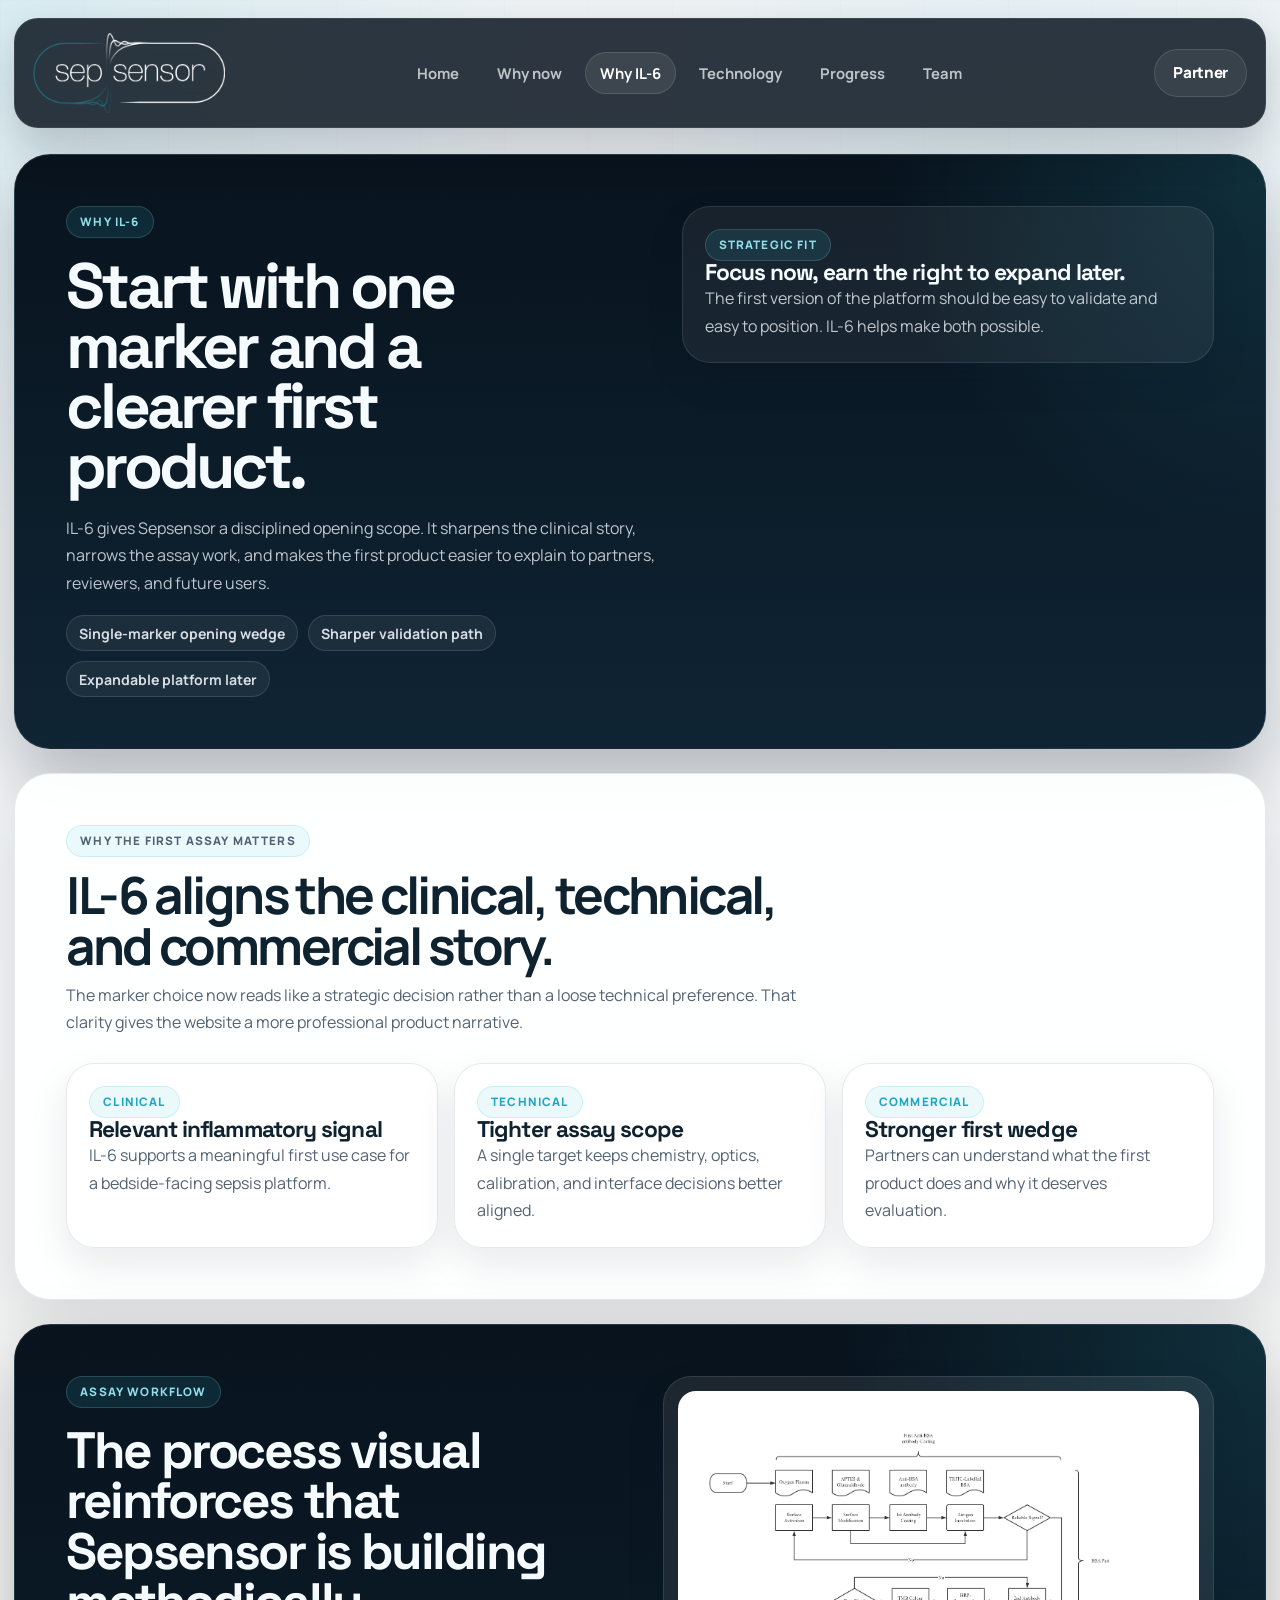
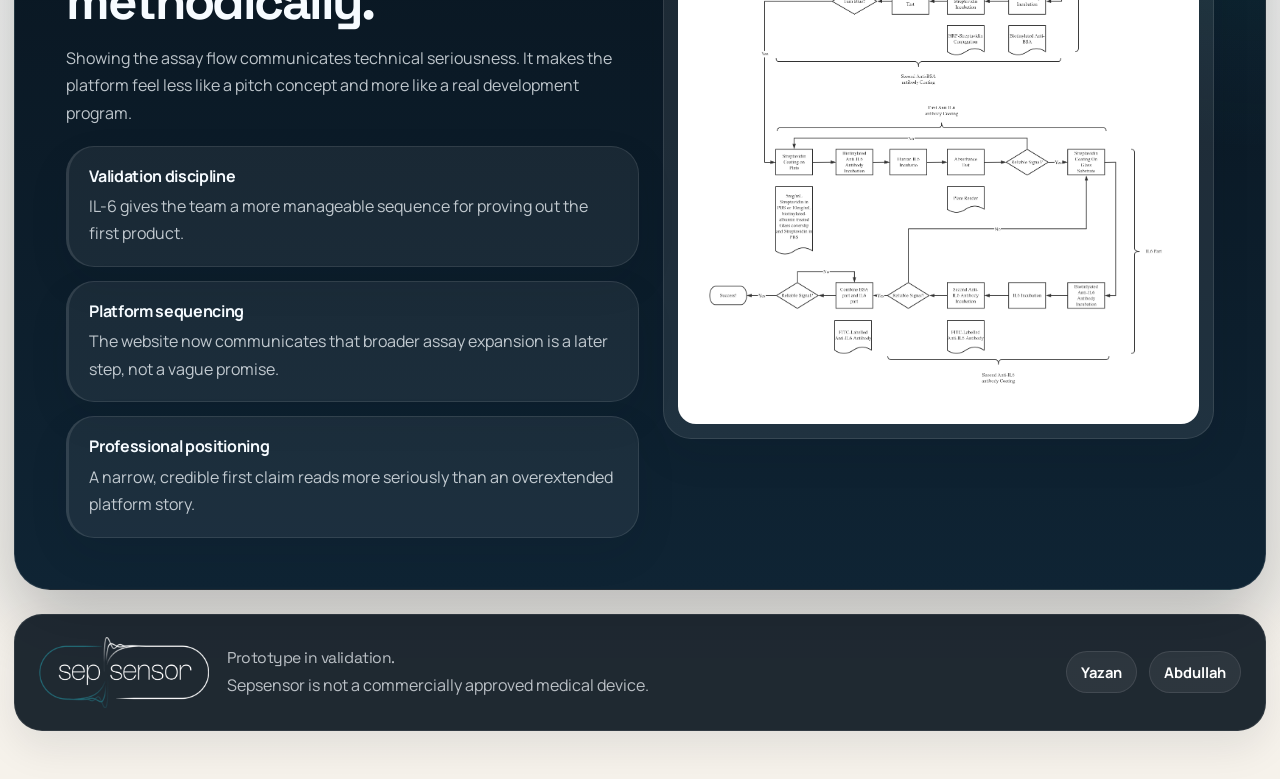
==== commit b8badd28: "Rebuild Sepsensor site with professional medtech redesign" ====
--- a/il6.html
+++ b/il6.html
@@ -6,32 +6,27 @@
     <title>Sepsensor | Why IL-6</title>
     <meta
       name="description"
-      content="Why Sepsensor starts with IL-6: one marker, clear validation, and a stronger first product story."
+      content="Why Sepsensor starts with IL-6: a clearer clinical story, tighter validation scope, and a stronger first commercial wedge."
     >
     <meta property="og:title" content="Sepsensor | Why IL-6">
-    <meta property="og:description" content="One marker. Clear wedge.">
+    <meta property="og:description" content="Start with one marker and a clearer first product.">
     <meta property="og:type" content="website">
-    <meta property="og:image" content="assets/results-display.png">
+    <meta property="og:image" content="assets/assay-flow.jpg">
     <link rel="icon" href="assets/logo-badge.svg">
     <link rel="preconnect" href="https://fonts.googleapis.com">
     <link rel="preconnect" href="https://fonts.gstatic.com" crossorigin>
     <link
-      href="https://fonts.googleapis.com/css2?family=Instrument+Serif:ital@0;1&family=Sora:wght@400;500;600;700;800&display=swap"
+      href="https://fonts.googleapis.com/css2?family=Manrope:wght@400;500;600;700;800&family=Space+Grotesk:wght@500;700&display=swap"
       rel="stylesheet"
     >
     <link rel="stylesheet" href="styles.css">
     <script src="script.js" defer></script>
   </head>
   <body>
-    <div class="page-orb page-orb--one"></div>
-    <div class="page-orb page-orb--two"></div>
-
     <div class="page-shell">
       <header class="site-header">
         <a class="brand" href="index.html" aria-label="Sepsensor home">
-          <span class="brand__badge">
-            <img src="assets/logo-badge.svg" alt="Sepsensor logo">
-          </span>
+          <img src="assets/logo.png" alt="Sepsensor logo">
         </a>
 
         <nav class="site-nav" aria-label="Primary">
@@ -44,48 +39,119 @@
         </nav>
 
         <a
-          class="button button--outline"
+          class="button button--ghost"
           href="mailto:yazanbaseem.001@gmail.com?cc=alfakhrey.abdullah@gmail.com&subject=Sepsensor%20partnership%20enquiry"
         >
           Partner
         </a>
       </header>
 
-      <main>
-        <section class="page-hero">
-          <div class="page-hero__copy" data-reveal>
-            <p class="eyebrow">Why IL-6</p>
-            <h1>IL-6 first.</h1>
-            <p class="hero__tag">One marker. Clear wedge.</p>
+      <main class="site-main">
+        <section class="section-frame section-frame--dark">
+          <div class="page-intro__grid">
+            <div class="page-intro__copy" data-reveal>
+              <p class="eyebrow">Why IL-6</p>
+              <h1 class="display display--page">Start with one marker and a clearer first product.</h1>
+              <p class="lede">
+                IL-6 gives Sepsensor a disciplined opening scope. It sharpens the clinical story,
+                narrows the assay work, and makes the first product easier to explain to partners,
+                reviewers, and future users.
+              </p>
 
-            <ul class="minimal-list">
-              <li><strong>Sepsis-linked signal.</strong></li>
-              <li><strong>Cleaner validation path.</strong></li>
-              <li><strong>Platform expansion later.</strong></li>
-            </ul>
+              <div class="status-row">
+                <span class="status-chip">Single-marker opening wedge</span>
+                <span class="status-chip">Sharper validation path</span>
+                <span class="status-chip">Expandable platform later</span>
+              </div>
+            </div>
+
+            <div class="page-intro__aside">
+              <article class="panel panel--dark" data-reveal style="--delay: 0.04s">
+                <span class="label">Strategic fit</span>
+                <h3>Focus now, earn the right to expand later.</h3>
+                <p>
+                  The first version of the platform should be easy to validate and easy to position.
+                  IL-6 helps make both possible.
+                </p>
+              </article>
+            </div>
+          </div>
+        </section>
+
+        <section class="section-frame">
+          <div class="section-head" data-reveal>
+            <p class="eyebrow">Why the first assay matters</p>
+            <h2>IL-6 aligns the clinical, technical, and commercial story.</h2>
+            <p>
+              The marker choice now reads like a strategic decision rather than a loose technical
+              preference. That clarity gives the website a more professional product narrative.
+            </p>
           </div>
 
-          <div class="mini-grid" data-reveal style="--delay: 0.08s">
-            <article class="mini-card">
-              <span>Clinical</span>
-              <strong>Severity relevance.</strong>
+          <div class="pillar-grid">
+            <article class="panel" data-reveal>
+              <span class="label">Clinical</span>
+              <h3>Relevant inflammatory signal</h3>
+              <p>IL-6 supports a meaningful first use case for a bedside-facing sepsis platform.</p>
             </article>
-            <article class="mini-card">
-              <span>Technical</span>
-              <strong>Focused assay build.</strong>
+
+            <article class="panel" data-reveal style="--delay: 0.04s">
+              <span class="label">Technical</span>
+              <h3>Tighter assay scope</h3>
+              <p>A single target keeps chemistry, optics, calibration, and interface decisions better aligned.</p>
             </article>
-            <article class="mini-card">
-              <span>Commercial</span>
-              <strong>Sharper first story.</strong>
+
+            <article class="panel" data-reveal style="--delay: 0.08s">
+              <span class="label">Commercial</span>
+              <h3>Stronger first wedge</h3>
+              <p>Partners can understand what the first product does and why it deserves evaluation.</p>
             </article>
+          </div>
+        </section>
+
+        <section class="section-frame section-frame--dark">
+          <div class="split-layout">
+            <div class="split-copy" data-reveal>
+              <p class="eyebrow">Assay workflow</p>
+              <h2 class="section-title">The process visual reinforces that Sepsensor is building methodically.</h2>
+              <p class="body-copy">
+                Showing the assay flow communicates technical seriousness. It makes the platform
+                feel less like a pitch concept and more like a real development program.
+              </p>
+
+              <div class="detail-list">
+                <article class="detail-item">
+                  <strong>Validation discipline</strong>
+                  <p>IL-6 gives the team a more manageable sequence for proving out the first product.</p>
+                </article>
+
+                <article class="detail-item">
+                  <strong>Platform sequencing</strong>
+                  <p>The website now communicates that broader assay expansion is a later step, not a vague promise.</p>
+                </article>
+
+                <article class="detail-item">
+                  <strong>Professional positioning</strong>
+                  <p>A narrow, credible first claim reads more seriously than an overextended platform story.</p>
+                </article>
+              </div>
+            </div>
+
+            <div class="visual-stack">
+              <figure class="image-panel image-panel--bright" data-reveal style="--delay: 0.04s">
+                <img src="assets/assay-flow.jpg" alt="Assay process and workflow diagram for Sepsensor">
+              </figure>
+            </div>
           </div>
         </section>
       </main>
 
       <footer class="site-footer">
+        <img src="assets/logo.png" alt="Sepsensor logo">
+
         <div>
-          <p class="site-footer__title">Sepsensor</p>
-          <p>Prototype in validation. Not a commercially approved medical device.</p>
+          <p class="site-footer__title">Prototype in validation.</p>
+          <p>Sepsensor is not a commercially approved medical device.</p>
         </div>
 
         <div class="footer-links">
--- a/styles.css
+++ b/styles.css
@@ -3,18 +3,28 @@
 }
 
 :root {
-  --bg: #eef5f4;
-  --ink: #0b2331;
-  --muted: #5e707b;
-  --teal: #2794a3;
-  --teal-deep: #0f6875;
-  --accent: #ef8a5d;
-  --panel: rgba(255, 255, 255, 0.86);
-  --line: rgba(11, 35, 49, 0.1);
-  --shadow: 0 22px 55px rgba(11, 35, 49, 0.08);
-  --radius-xl: 34px;
-  --radius-lg: 24px;
-  --page-width: min(1200px, calc(100vw - 32px));
+  --bg: #f3f5f7;
+  --bg-soft: #f6f2eb;
+  --surface: rgba(255, 255, 255, 0.92);
+  --surface-soft: rgba(242, 246, 248, 0.94);
+  --ink: #0f2230;
+  --ink-soft: #526373;
+  --dark: #08131d;
+  --dark-elevated: #0f2434;
+  --dark-soft: #14344b;
+  --accent: #39c0d8;
+  --accent-strong: #1ea7c1;
+  --accent-soft: #8fdee8;
+  --line: rgba(15, 34, 48, 0.1);
+  --line-strong: rgba(15, 34, 48, 0.16);
+  --line-inverse: rgba(255, 255, 255, 0.1);
+  --shadow-lg: 0 26px 70px rgba(8, 19, 29, 0.12);
+  --shadow-md: 0 16px 40px rgba(8, 19, 29, 0.09);
+  --radius-2xl: 36px;
+  --radius-xl: 28px;
+  --radius-lg: 22px;
+  --radius-md: 18px;
+  --page-width: min(1280px, calc(100vw - 28px));
 }
 
 *,
@@ -24,16 +34,27 @@
 }
 
 body {
+  position: relative;
   margin: 0;
   min-width: 320px;
-  font-family: "Sora", sans-serif;
+  overflow-x: hidden;
+  font-family: "Manrope", sans-serif;
   color: var(--ink);
   background:
-    linear-gradient(90deg, rgba(11, 35, 49, 0.02) 1px, transparent 1px) 0 0 / 40px 40px,
-    linear-gradient(rgba(11, 35, 49, 0.02) 1px, transparent 1px) 0 0 / 40px 40px,
-    radial-gradient(circle at top left, rgba(239, 138, 93, 0.14), transparent 24%),
-    radial-gradient(circle at 84% 12%, rgba(39, 148, 163, 0.14), transparent 18%),
-    linear-gradient(180deg, #fbf7f0 0%, var(--bg) 36%, #eff7f6 100%);
+    radial-gradient(circle at top left, rgba(57, 192, 216, 0.12), transparent 20%),
+    radial-gradient(circle at 80% 8%, rgba(57, 192, 216, 0.08), transparent 16%),
+    linear-gradient(180deg, #eef2f5 0%, var(--bg) 42%, var(--bg-soft) 100%);
+}
+
+body::before {
+  content: "";
+  position: fixed;
+  inset: 0;
+  pointer-events: none;
+  background:
+    linear-gradient(rgba(15, 34, 48, 0.03) 1px, transparent 1px) 0 0 / 84px 84px,
+    linear-gradient(90deg, rgba(15, 34, 48, 0.03) 1px, transparent 1px) 0 0 / 84px 84px;
+  mask-image: linear-gradient(180deg, rgba(0, 0, 0, 0.28), transparent 72%);
 }
 
 img {
@@ -54,72 +75,46 @@
   margin: 0;
 }
 
-.page-orb {
-  position: fixed;
-  z-index: 0;
-  pointer-events: none;
-  border: 1px solid rgba(15, 104, 117, 0.1);
-  border-radius: 999px;
-}
-
-.page-orb--one {
-  top: 110px;
-  right: -160px;
-  width: 420px;
-  height: 420px;
-}
-
-.page-orb--two {
-  left: -130px;
-  bottom: 70px;
-  width: 340px;
-  height: 240px;
-}
-
 .page-shell {
-  position: relative;
-  z-index: 1;
   width: var(--page-width);
   margin: 0 auto;
-  padding: 18px 0 36px;
+  padding: 18px 0 48px;
 }
 
 .site-header {
   position: sticky;
-  top: 14px;
+  top: 16px;
   z-index: 30;
-  display: flex;
-  align-items: center;
-  justify-content: space-between;
-  gap: 16px;
-  padding: 12px 14px;
-  margin-bottom: 28px;
-  background: rgba(255, 255, 255, 0.72);
-  border: 1px solid rgba(11, 35, 49, 0.08);
-  border-radius: 999px;
-  backdrop-filter: blur(18px);
-  box-shadow: 0 14px 35px rgba(11, 35, 49, 0.08);
-  transition: background 0.25s ease, box-shadow 0.25s ease;
+  display: grid;
+  grid-template-columns: auto 1fr auto;
+  gap: 18px;
+  align-items: center;
+  padding: 14px 18px;
+  margin-bottom: 26px;
+  background: rgba(8, 19, 29, 0.84);
+  border: 1px solid rgba(255, 255, 255, 0.08);
+  border-radius: 24px;
+  color: #f6fbff;
+  backdrop-filter: blur(20px);
+  box-shadow: 0 18px 42px rgba(8, 19, 29, 0.2);
+  transition:
+    background 0.25s ease,
+    box-shadow 0.25s ease,
+    transform 0.25s ease;
 }
 
 .site-header--scrolled {
-  background: rgba(255, 255, 255, 0.92);
-  box-shadow: 0 18px 42px rgba(11, 35, 49, 0.12);
+  background: rgba(8, 19, 29, 0.93);
+  box-shadow: 0 22px 48px rgba(8, 19, 29, 0.28);
 }
 
 .brand {
   display: inline-flex;
-  flex: 0 0 auto;
-}
-
-.brand__badge {
-  display: inline-flex;
-  align-items: center;
-  justify-content: center;
+  align-items: center;
 }
 
 .brand img {
-  width: min(220px, 44vw);
+  width: min(192px, 42vw);
   height: auto;
 }
 
@@ -133,291 +128,483 @@
 .site-nav a {
   display: inline-flex;
   align-items: center;
-  min-height: 40px;
+  min-height: 42px;
   padding: 0 14px;
+  border: 1px solid transparent;
   border-radius: 999px;
-  color: var(--muted);
-  font-size: 0.92rem;
+  color: rgba(246, 251, 255, 0.72);
+  font-size: 0.93rem;
   font-weight: 700;
-  transition: color 0.2s ease, background 0.2s ease;
+  transition:
+    color 0.2s ease,
+    background 0.2s ease,
+    border-color 0.2s ease;
 }
 
 .site-nav a:hover,
 .site-nav a:focus-visible,
 .site-nav a.is-current {
-  color: var(--ink);
-  background: rgba(39, 148, 163, 0.12);
+  color: #ffffff;
+  background: rgba(255, 255, 255, 0.08);
+  border-color: rgba(255, 255, 255, 0.12);
 }
 
 .button {
   display: inline-flex;
   align-items: center;
   justify-content: center;
-  min-height: 46px;
-  padding: 0 20px;
+  min-height: 48px;
+  padding: 0 18px;
   border: 1px solid transparent;
   border-radius: 999px;
-  background: var(--teal);
-  color: #ffffff;
+  background: linear-gradient(135deg, var(--accent), var(--accent-strong));
+  color: #08131d;
+  font-size: 0.95rem;
   font-weight: 800;
-  transition: transform 0.2s ease, background 0.2s ease;
+  letter-spacing: -0.02em;
+  transition:
+    transform 0.2s ease,
+    box-shadow 0.2s ease,
+    background 0.2s ease;
 }
 
 .button:hover,
 .button:focus-visible {
   transform: translateY(-1px);
-  background: var(--teal-deep);
-}
-
+  box-shadow: 0 14px 28px rgba(57, 192, 216, 0.25);
+}
+
+.button--ghost,
 .button--outline {
-  background: transparent;
-  color: var(--ink);
-  border-color: rgba(11, 35, 49, 0.1);
-}
-
-.button--ghost {
-  background: rgba(255, 255, 255, 0.58);
-  color: var(--ink);
-  border-color: rgba(11, 35, 49, 0.08);
-}
-
-main {
-  display: grid;
-  gap: 26px;
-}
-
-.hero,
-.page-hero {
-  display: grid;
-  grid-template-columns: minmax(0, 0.9fr) minmax(320px, 1.1fr);
+  background: rgba(255, 255, 255, 0.06);
+  color: #ffffff;
+  border-color: rgba(255, 255, 255, 0.12);
+  box-shadow: none;
+}
+
+.site-main {
+  display: grid;
   gap: 24px;
-  align-items: center;
-}
-
-.hero__copy,
-.page-hero__copy {
-  display: grid;
-  gap: 18px;
-  padding: 8px 4px 8px 0;
-}
-
-.eyebrow {
+}
+
+.section-frame {
+  position: relative;
+  overflow: hidden;
+  padding: clamp(26px, 4vw, 52px);
+  background: var(--surface);
+  border: 1px solid var(--line);
+  border-radius: var(--radius-2xl);
+  box-shadow: var(--shadow-lg);
+}
+
+.section-frame--muted {
+  background:
+    linear-gradient(180deg, rgba(236, 242, 245, 0.96), rgba(247, 249, 250, 0.98)),
+    linear-gradient(135deg, rgba(57, 192, 216, 0.05), transparent 40%);
+}
+
+.section-frame--dark {
+  background:
+    radial-gradient(circle at top right, rgba(57, 192, 216, 0.16), transparent 28%),
+    linear-gradient(180deg, var(--dark) 0%, var(--dark-elevated) 100%);
+  border-color: var(--line-inverse);
+  color: #f6fbff;
+  box-shadow: 0 32px 70px rgba(8, 19, 29, 0.26);
+}
+
+.section-frame--dark::after {
+  content: "";
+  position: absolute;
+  inset: 0;
+  pointer-events: none;
+  background:
+    linear-gradient(rgba(255, 255, 255, 0.04) 1px, transparent 1px) 0 0 / 72px 72px,
+    linear-gradient(90deg, rgba(255, 255, 255, 0.04) 1px, transparent 1px) 0 0 / 72px 72px;
+  mask-image: linear-gradient(180deg, rgba(0, 0, 0, 0.18), transparent 78%);
+}
+
+.section-head,
+.split-copy,
+.masthead__copy,
+.page-intro__copy,
+.page-intro__aside,
+.contact-strip,
+.site-footer {
+  position: relative;
+  z-index: 1;
+}
+
+.eyebrow,
+.label {
   display: inline-flex;
   align-items: center;
   width: fit-content;
-  min-height: 34px;
-  padding: 0 14px;
+  min-height: 32px;
+  padding: 0 13px;
+  border: 1px solid rgba(57, 192, 216, 0.18);
   border-radius: 999px;
-  background: rgba(39, 148, 163, 0.12);
-  color: var(--teal-deep);
-  font-size: 0.74rem;
+  background: rgba(57, 192, 216, 0.1);
+  color: var(--accent-strong);
+  font-size: 0.73rem;
   font-weight: 800;
-  letter-spacing: 0.08em;
+  letter-spacing: 0.1em;
   text-transform: uppercase;
 }
 
-h1 {
+.section-frame--dark .eyebrow,
+.section-frame--dark .label {
+  background: rgba(57, 192, 216, 0.12);
+  border-color: rgba(143, 222, 232, 0.18);
+  color: var(--accent-soft);
+}
+
+.display,
+.section-title,
+.panel h3,
+.timeline-item h3,
+.person-card h3,
+.site-footer__title {
+  font-family: "Space Grotesk", sans-serif;
+}
+
+.display {
   max-width: 11ch;
-  font-size: clamp(2.8rem, 6vw, 5.9rem);
+  font-size: clamp(3rem, 6vw, 6.25rem);
   line-height: 0.94;
   letter-spacing: -0.06em;
 }
 
-.hero__tag {
-  font-family: "Instrument Serif", serif;
-  font-size: clamp(1.35rem, 2vw, 1.9rem);
-  line-height: 1.03;
-  color: var(--teal-deep);
-}
-
-.minimal-list {
-  display: grid;
-  gap: 10px;
-  margin: 0;
-  padding: 0;
-  list-style: none;
-}
-
-.minimal-list li {
-  display: flex;
-  align-items: center;
-  gap: 10px;
-}
-
-.minimal-list li::before {
-  content: "•";
-  color: var(--teal);
-  font-size: 1.6rem;
-  line-height: 1;
-}
-
-.minimal-list strong {
-  font-size: 1rem;
-  line-height: 1.25;
-  letter-spacing: -0.02em;
-}
-
-.hero__actions {
+.display--page {
+  max-width: 12ch;
+  font-size: clamp(2.7rem, 5vw, 5rem);
+}
+
+.lede,
+.body-copy,
+.section-head p,
+.panel p,
+.detail-item p,
+.timeline-item p,
+.person-card p,
+.site-footer p {
+  color: var(--ink-soft);
+  line-height: 1.72;
+}
+
+.section-frame--dark .lede,
+.section-frame--dark .body-copy,
+.section-frame--dark .section-head p,
+.section-frame--dark .panel p,
+.section-frame--dark .detail-item p,
+.section-frame--dark .timeline-item p {
+  color: rgba(246, 251, 255, 0.76);
+}
+
+.hero-actions,
+.contact-actions,
+.footer-links {
   display: flex;
   flex-wrap: wrap;
   gap: 12px;
 }
 
-.media-panel,
-.link-tile,
-.mini-card,
-.team-card {
-  background: var(--panel);
-  border: 1px solid var(--line);
-  border-radius: var(--radius-xl);
-  box-shadow: var(--shadow);
-}
-
-.media-panel {
-  padding: 16px;
-}
-
-.media-panel--hero {
-  background:
-    radial-gradient(circle at top right, rgba(239, 138, 93, 0.14), transparent 26%),
-    linear-gradient(145deg, rgba(255, 255, 255, 0.95), rgba(226, 243, 245, 0.92));
-}
-
-.media-panel img {
-  width: 100%;
-  border-radius: 24px;
-}
-
-.section {
-  display: grid;
-  gap: 16px;
-}
-
-.link-grid {
-  display: grid;
-  grid-template-columns: repeat(5, minmax(0, 1fr));
-  gap: 14px;
-}
-
-.link-tile,
-.mini-card,
-.team-card {
-  padding: 20px;
-}
-
-.link-tile {
-  display: grid;
-  gap: 10px;
-  transition: transform 0.2s ease, border-color 0.2s ease;
-}
-
-.link-tile:hover,
-.link-tile:focus-visible {
-  transform: translateY(-2px);
-  border-color: rgba(39, 148, 163, 0.2);
-}
-
-.link-tile span,
-.mini-card span,
-.team-card span {
-  color: var(--teal-deep);
-  font-size: 0.76rem;
-  font-weight: 800;
-  letter-spacing: 0.08em;
-  text-transform: uppercase;
-}
-
-.link-tile strong,
-.mini-card strong,
-.team-card strong {
-  font-size: 1rem;
-  line-height: 1.28;
-  letter-spacing: -0.02em;
-}
-
-.mini-grid {
-  display: grid;
-  grid-template-columns: repeat(3, minmax(0, 1fr));
-  gap: 14px;
-}
-
-.image-strip,
-.team-grid {
-  display: grid;
-  gap: 16px;
-}
-
-.image-strip {
-  grid-template-columns: repeat(2, minmax(0, 1fr));
-}
-
-.media-figure {
-  display: grid;
-  gap: 10px;
-  margin: 0;
-}
-
-.media-figure figcaption {
-  padding: 0 6px;
-}
-
-.media-figure strong {
-  font-size: 0.94rem;
-  letter-spacing: -0.02em;
-}
-
-.team-grid {
-  grid-template-columns: repeat(3, minmax(0, 1fr));
-}
-
-.team-card {
-  display: grid;
-  gap: 10px;
-}
-
-.team-card h3 {
-  font-size: 1.45rem;
-  line-height: 1.02;
-  letter-spacing: -0.04em;
-}
-
-.site-footer {
-  display: flex;
-  justify-content: space-between;
-  gap: 18px;
-  align-items: center;
-  padding: 20px 4px 0;
-}
-
-.site-footer__title {
-  font-weight: 800;
-}
-
-.site-footer p:last-child {
-  color: var(--muted);
-}
-
-.footer-links {
+.status-row {
   display: flex;
   flex-wrap: wrap;
   gap: 10px;
 }
 
+.status-chip {
+  display: inline-flex;
+  align-items: center;
+  min-height: 36px;
+  padding: 0 12px;
+  border: 1px solid rgba(255, 255, 255, 0.12);
+  border-radius: 999px;
+  background: rgba(255, 255, 255, 0.06);
+  color: rgba(246, 251, 255, 0.86);
+  font-size: 0.88rem;
+  font-weight: 700;
+}
+
+.section-head {
+  display: grid;
+  gap: 12px;
+  max-width: 760px;
+  margin-bottom: 26px;
+}
+
+.section-title,
+.section-head h2,
+.split-copy h2 {
+  font-size: clamp(2rem, 4vw, 3.35rem);
+  line-height: 0.98;
+  letter-spacing: -0.05em;
+}
+
+.masthead__grid,
+.page-intro__grid,
+.split-layout,
+.contact-strip {
+  display: grid;
+  gap: 24px;
+}
+
+.masthead__grid {
+  grid-template-columns: minmax(0, 1.05fr) minmax(340px, 0.95fr);
+  align-items: end;
+}
+
+.page-intro__grid {
+  grid-template-columns: minmax(0, 1fr) minmax(320px, 0.9fr);
+  align-items: start;
+}
+
+.masthead__copy,
+.page-intro__copy,
+.split-copy {
+  display: grid;
+  gap: 18px;
+  align-content: start;
+}
+
+.masthead__visual,
+.page-intro__aside,
+.visual-stack {
+  display: grid;
+  gap: 14px;
+  align-content: start;
+}
+
+.panel,
+.image-panel,
+.detail-item,
+.timeline,
+.link-card,
+.site-footer {
+  border: 1px solid var(--line);
+  box-shadow: var(--shadow-md);
+}
+
+.panel,
+.link-card,
+.detail-item,
+.person-card {
+  padding: 22px;
+  border-radius: var(--radius-xl);
+  background: rgba(255, 255, 255, 0.9);
+}
+
+.panel--dark,
+.section-frame--dark .detail-item,
+.section-frame--dark .timeline,
+.section-frame--dark .person-card,
+.link-card.link-card--dark {
+  background: rgba(255, 255, 255, 0.06);
+  border-color: var(--line-inverse);
+  color: #f6fbff;
+}
+
+.panel h3,
+.timeline-item h3,
+.person-card h3 {
+  font-size: 1.42rem;
+  line-height: 1.08;
+  letter-spacing: -0.04em;
+}
+
+.fact-grid,
+.pillar-grid,
+.page-links,
+.people-grid {
+  display: grid;
+  gap: 16px;
+}
+
+.fact-grid,
+.pillar-grid {
+  grid-template-columns: repeat(3, minmax(0, 1fr));
+}
+
+.page-links {
+  grid-template-columns: repeat(5, minmax(0, 1fr));
+}
+
+.link-card {
+  display: grid;
+  gap: 12px;
+  min-height: 220px;
+  transition:
+    transform 0.2s ease,
+    border-color 0.2s ease,
+    box-shadow 0.2s ease;
+}
+
+.link-card strong {
+  font-size: 1.1rem;
+  line-height: 1.36;
+  letter-spacing: -0.03em;
+}
+
+.link-card:hover,
+.link-card:focus-visible {
+  transform: translateY(-3px);
+  border-color: rgba(57, 192, 216, 0.18);
+  box-shadow: 0 22px 48px rgba(8, 19, 29, 0.14);
+}
+
+.split-layout {
+  grid-template-columns: minmax(0, 1fr) minmax(320px, 0.96fr);
+  align-items: stretch;
+}
+
+.detail-list {
+  display: grid;
+  gap: 14px;
+}
+
+.detail-item {
+  padding: 18px 20px;
+  border-left: 3px solid var(--accent);
+  background: rgba(255, 255, 255, 0.72);
+}
+
+.detail-item strong {
+  display: block;
+  margin-bottom: 6px;
+  font-size: 1rem;
+  line-height: 1.4;
+  letter-spacing: -0.02em;
+}
+
+.image-panel {
+  padding: 14px;
+  border-radius: var(--radius-xl);
+  background: rgba(255, 255, 255, 0.8);
+}
+
+.image-panel--bright {
+  background:
+    linear-gradient(180deg, rgba(255, 255, 255, 0.98), rgba(226, 238, 243, 0.94)),
+    linear-gradient(135deg, rgba(57, 192, 216, 0.08), transparent 42%);
+}
+
+.section-frame--dark .image-panel {
+  background: rgba(255, 255, 255, 0.08);
+  border-color: var(--line-inverse);
+}
+
+.image-panel img {
+  width: 100%;
+  height: 100%;
+  object-fit: cover;
+  border-radius: 18px;
+}
+
+.timeline {
+  padding: 22px;
+  border-radius: var(--radius-xl);
+  background: rgba(255, 255, 255, 0.78);
+}
+
+.timeline-item {
+  display: grid;
+  grid-template-columns: auto 1fr;
+  gap: 18px;
+  padding: 18px 0;
+  border-top: 1px solid var(--line);
+}
+
+.timeline-item:first-child {
+  padding-top: 0;
+  border-top: 0;
+}
+
+.section-frame--dark .timeline-item {
+  border-top-color: rgba(255, 255, 255, 0.1);
+}
+
+.timeline-index {
+  display: grid;
+  place-items: center;
+  width: 42px;
+  height: 42px;
+  border-radius: 50%;
+  background: rgba(57, 192, 216, 0.16);
+  color: var(--accent-strong);
+  font-size: 0.92rem;
+  font-weight: 800;
+  letter-spacing: -0.02em;
+}
+
+.section-frame--dark .timeline-index {
+  color: var(--accent-soft);
+}
+
+.people-grid {
+  grid-template-columns: repeat(3, minmax(0, 1fr));
+}
+
+.person-card {
+  display: grid;
+  gap: 12px;
+}
+
+.person-card strong {
+  font-size: 0.98rem;
+  line-height: 1.45;
+  color: var(--ink);
+}
+
+.contact-strip {
+  grid-template-columns: minmax(0, 1fr) auto;
+  align-items: center;
+}
+
+.site-footer {
+  display: grid;
+  grid-template-columns: auto 1fr auto;
+  gap: 18px;
+  align-items: center;
+  margin-top: 24px;
+  padding: 22px 24px;
+  border-radius: 28px;
+  background: rgba(8, 19, 29, 0.9);
+  border-color: rgba(255, 255, 255, 0.08);
+  color: #f6fbff;
+}
+
+.site-footer img {
+  width: min(170px, 38vw);
+  height: auto;
+}
+
+.site-footer__title {
+  font-size: 0.98rem;
+  line-height: 1.1;
+  letter-spacing: -0.03em;
+}
+
+.site-footer p {
+  color: rgba(246, 251, 255, 0.72);
+}
+
 .footer-links a {
   display: inline-flex;
   align-items: center;
-  min-height: 38px;
+  min-height: 42px;
   padding: 0 14px;
+  border: 1px solid rgba(255, 255, 255, 0.1);
   border-radius: 999px;
-  background: rgba(255, 255, 255, 0.72);
-  border: 1px solid rgba(11, 35, 49, 0.08);
-  font-size: 0.9rem;
+  background: rgba(255, 255, 255, 0.06);
+  color: #ffffff;
+  font-size: 0.92rem;
   font-weight: 700;
 }
 
 [data-reveal] {
   opacity: 0;
-  transform: translateY(22px);
+  transform: translateY(20px);
   transition:
     opacity 0.72s cubic-bezier(0.22, 1, 0.36, 1),
     transform 0.72s cubic-bezier(0.22, 1, 0.36, 1);
@@ -429,44 +616,40 @@
   transform: translateY(0);
 }
 
-@media (max-width: 1080px) {
-  .hero,
-  .page-hero,
-  .link-grid,
-  .team-grid {
+@media (max-width: 1180px) {
+  .masthead__grid,
+  .page-intro__grid,
+  .split-layout,
+  .contact-strip {
     grid-template-columns: 1fr;
   }
 
-  .mini-grid,
-  .image-strip {
+  .page-links {
+    grid-template-columns: repeat(3, minmax(0, 1fr));
+  }
+
+  .people-grid {
     grid-template-columns: repeat(2, minmax(0, 1fr));
   }
 }
 
-@media (max-width: 900px) {
+@media (max-width: 920px) {
   .page-shell {
-    width: min(100vw - 20px, 100%);
+    width: min(100vw - 18px, 100%);
     padding-top: 10px;
   }
 
   .site-header {
     position: static;
-    flex-wrap: wrap;
-    justify-content: center;
-    border-radius: 30px;
-  }
-}
-
-@media (max-width: 720px) {
-  .mini-grid,
-  .image-strip,
-  .team-grid {
     grid-template-columns: 1fr;
-  }
-
-  .site-footer {
-    flex-direction: column;
-    align-items: flex-start;
+    justify-items: center;
+  }
+
+  .site-nav,
+  .hero-actions,
+  .contact-actions,
+  .footer-links {
+    width: 100%;
   }
 
   .button,
@@ -475,8 +658,44 @@
     width: 100%;
   }
 
-  .site-nav,
-  .hero__actions {
-    width: 100%;
-  }
-}
+  .fact-grid,
+  .pillar-grid,
+  .page-links,
+  .people-grid,
+  .site-footer {
+    grid-template-columns: 1fr;
+  }
+
+  .site-footer {
+    justify-items: start;
+  }
+}
+
+@media (max-width: 640px) {
+  .display {
+    font-size: clamp(2.5rem, 13vw, 3.7rem);
+  }
+
+  .section-frame,
+  .site-footer {
+    padding: 22px;
+    border-radius: 24px;
+  }
+
+  .panel,
+  .link-card,
+  .person-card,
+  .timeline {
+    padding: 18px;
+    border-radius: 20px;
+  }
+
+  .image-panel {
+    padding: 12px;
+    border-radius: 20px;
+  }
+
+  .image-panel img {
+    border-radius: 14px;
+  }
+}
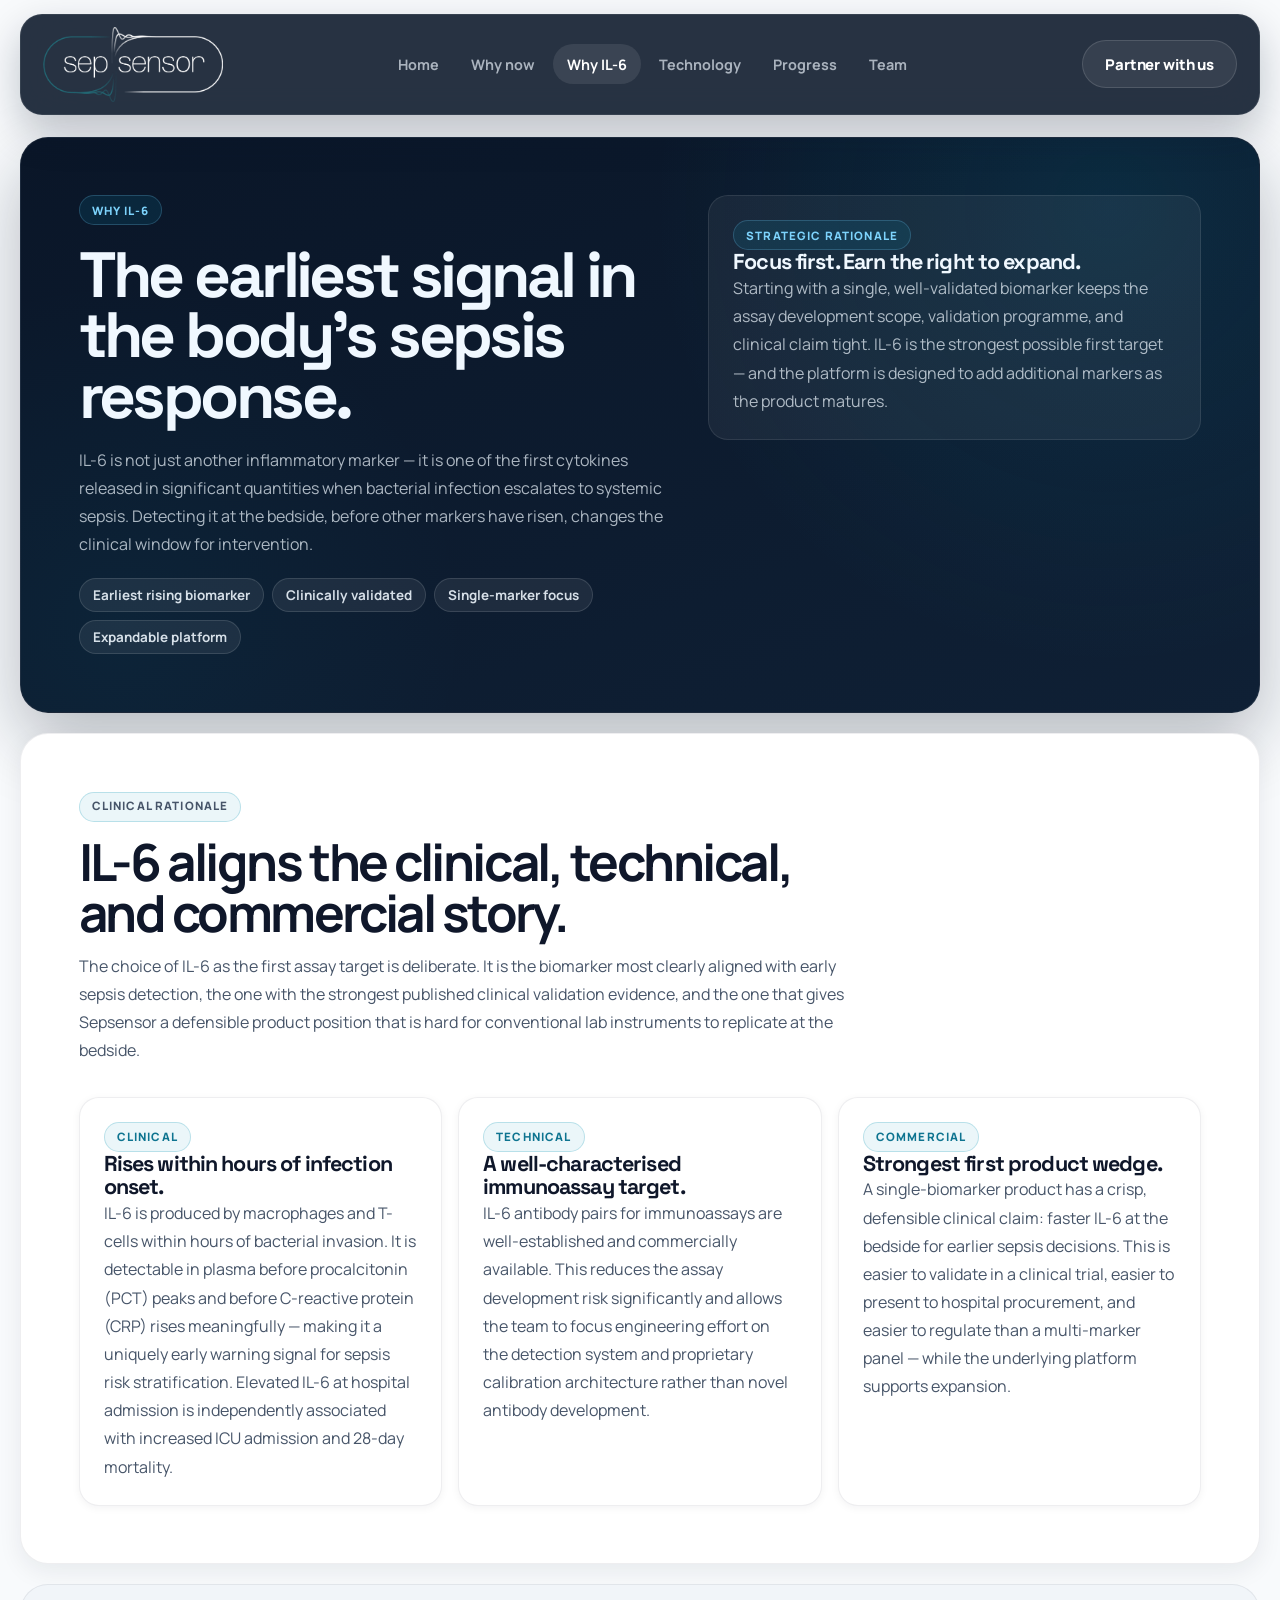
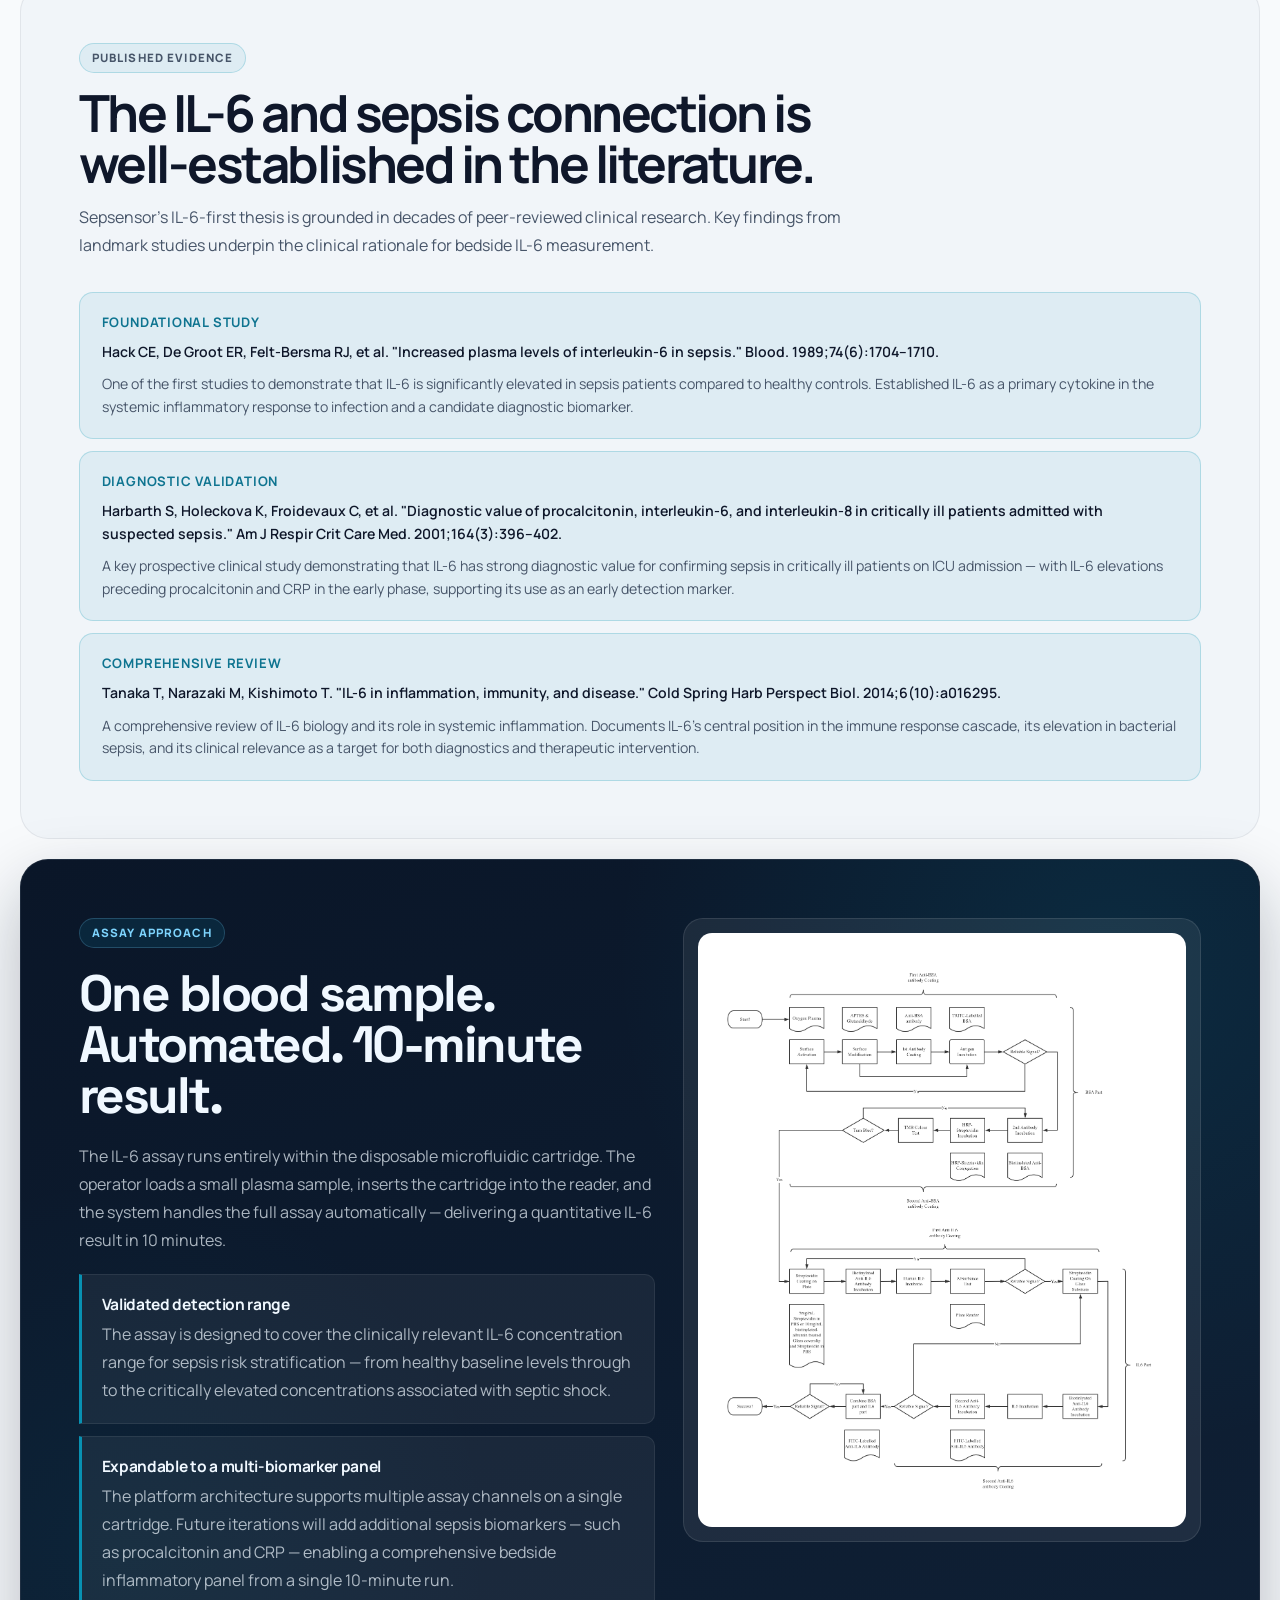
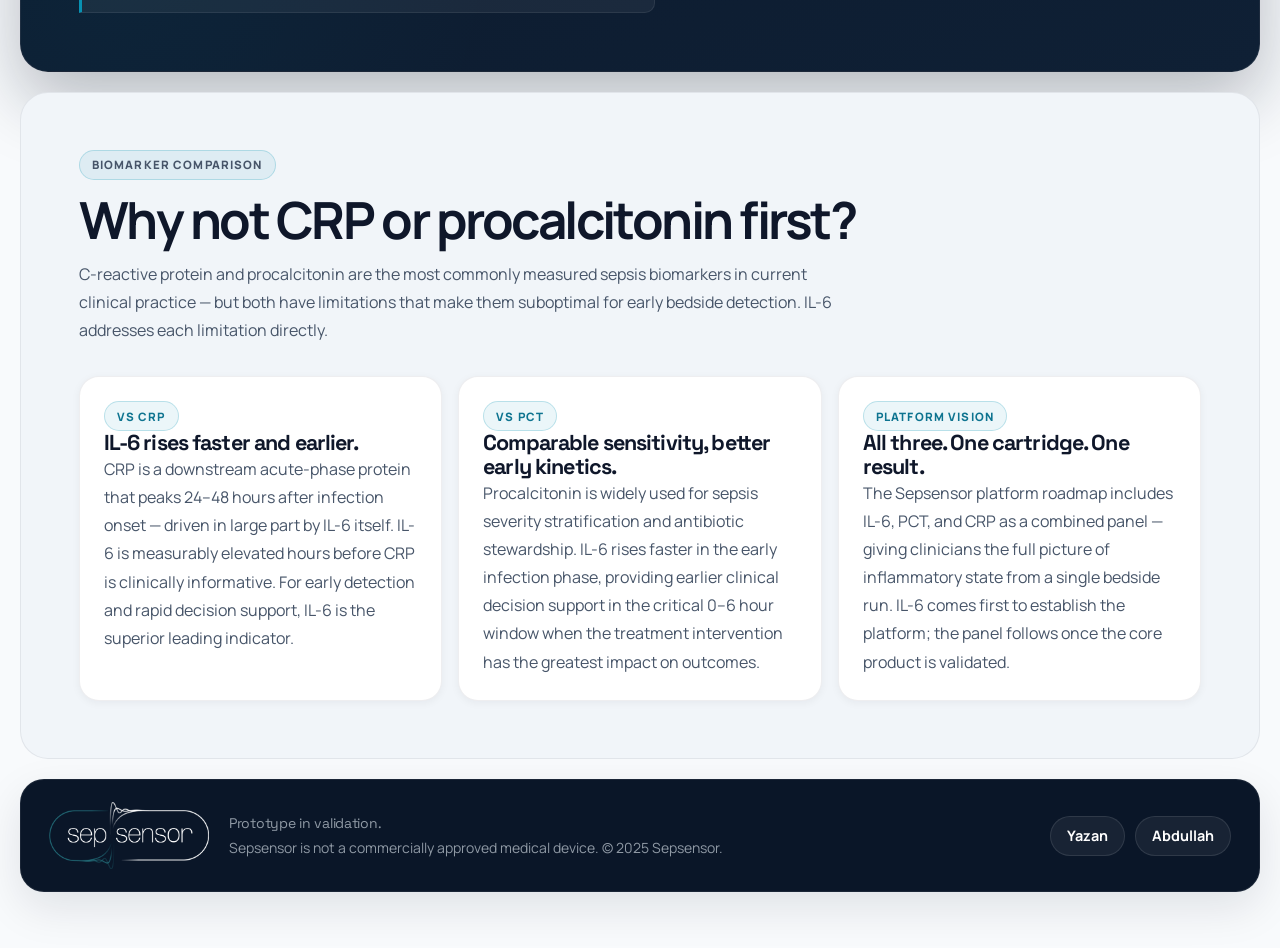
==== commit f2b68007: "Redesign: startup-style investor website with real clinical data - New clean & clinical design syste" ====
--- a/il6.html
+++ b/il6.html
@@ -3,13 +3,13 @@
   <head>
     <meta charset="utf-8">
     <meta name="viewport" content="width=device-width, initial-scale=1">
-    <title>Sepsensor | Why IL-6</title>
+    <title>Sepsensor | Why IL-6 — The Ideal First Sepsis Biomarker</title>
     <meta
       name="description"
-      content="Why Sepsensor starts with IL-6: a clearer clinical story, tighter validation scope, and a stronger first commercial wedge."
+      content="IL-6 is the earliest rising sepsis biomarker, clinically validated, and the ideal strategic starting point for Sepsensor's bedside platform."
     >
     <meta property="og:title" content="Sepsensor | Why IL-6">
-    <meta property="og:description" content="Start with one marker and a clearer first product.">
+    <meta property="og:description" content="IL-6 rises earliest, signals most broadly, and provides the sharpest first product wedge for bedside sepsis detection.">
     <meta property="og:type" content="website">
     <meta property="og:image" content="assets/assay-flow.jpg">
     <link rel="icon" href="assets/logo-badge.svg">
@@ -20,15 +20,41 @@
       rel="stylesheet"
     >
     <link rel="stylesheet" href="styles.css">
+    <style>
+      .citation-box {
+        display: grid;
+        gap: 10px;
+        padding: 20px 22px;
+        border-radius: var(--radius-lg);
+        background: var(--accent-bg);
+        border: 1px solid var(--accent-border);
+      }
+      .citation-box p {
+        font-size: 0.88rem;
+        color: var(--ink-soft);
+        line-height: 1.6;
+      }
+      .citation-box strong {
+        font-size: 0.82rem;
+        color: var(--accent-strong);
+        text-transform: uppercase;
+        letter-spacing: 0.06em;
+      }
+      .citation-box cite {
+        font-style: normal;
+        font-weight: 600;
+        color: var(--ink);
+      }
+    </style>
     <script src="script.js" defer></script>
   </head>
   <body>
     <div class="page-shell">
+
       <header class="site-header">
         <a class="brand" href="index.html" aria-label="Sepsensor home">
           <img src="assets/logo.png" alt="Sepsensor logo">
         </a>
-
         <nav class="site-nav" aria-label="Primary">
           <a href="index.html">Home</a>
           <a href="why-now.html">Why now</a>
@@ -37,128 +63,207 @@
           <a href="progress.html">Progress</a>
           <a href="team.html">Team</a>
         </nav>
-
         <a
           class="button button--ghost"
           href="mailto:yazanbaseem.001@gmail.com?cc=alfakhrey.abdullah@gmail.com&subject=Sepsensor%20partnership%20enquiry"
         >
-          Partner
+          Partner with us
         </a>
       </header>
 
       <main class="site-main">
+
+        <!-- Page hero -->
         <section class="section-frame section-frame--dark">
           <div class="page-intro__grid">
             <div class="page-intro__copy" data-reveal>
               <p class="eyebrow">Why IL-6</p>
-              <h1 class="display display--page">Start with one marker and a clearer first product.</h1>
+              <h1 class="display display--page">The earliest signal in the body's sepsis response.</h1>
               <p class="lede">
-                IL-6 gives Sepsensor a disciplined opening scope. It sharpens the clinical story,
-                narrows the assay work, and makes the first product easier to explain to partners,
-                reviewers, and future users.
-              </p>
-
+                IL-6 is not just another inflammatory marker — it is one of the first cytokines released in significant quantities when bacterial infection escalates to systemic sepsis. Detecting it at the bedside, before other markers have risen, changes the clinical window for intervention.
+              </p>
               <div class="status-row">
-                <span class="status-chip">Single-marker opening wedge</span>
-                <span class="status-chip">Sharper validation path</span>
-                <span class="status-chip">Expandable platform later</span>
+                <span class="status-chip">Earliest rising biomarker</span>
+                <span class="status-chip">Clinically validated</span>
+                <span class="status-chip">Single-marker focus</span>
+                <span class="status-chip">Expandable platform</span>
               </div>
             </div>
 
             <div class="page-intro__aside">
-              <article class="panel panel--dark" data-reveal style="--delay: 0.04s">
-                <span class="label">Strategic fit</span>
-                <h3>Focus now, earn the right to expand later.</h3>
+              <article class="panel panel--dark" data-reveal style="--delay: 0.05s">
+                <span class="label">Strategic rationale</span>
+                <h3>Focus first. Earn the right to expand.</h3>
                 <p>
-                  The first version of the platform should be easy to validate and easy to position.
-                  IL-6 helps make both possible.
+                  Starting with a single, well-validated biomarker keeps the assay development scope, validation programme, and clinical claim tight. IL-6 is the strongest possible first target — and the platform is designed to add additional markers as the product matures.
                 </p>
               </article>
             </div>
           </div>
         </section>
 
+        <!-- Why IL-6 clinically -->
         <section class="section-frame">
           <div class="section-head" data-reveal>
-            <p class="eyebrow">Why the first assay matters</p>
+            <p class="eyebrow">Clinical rationale</p>
             <h2>IL-6 aligns the clinical, technical, and commercial story.</h2>
             <p>
-              The marker choice now reads like a strategic decision rather than a loose technical
-              preference. That clarity gives the website a more professional product narrative.
+              The choice of IL-6 as the first assay target is deliberate. It is the biomarker most clearly aligned with early sepsis detection, the one with the strongest published clinical validation evidence, and the one that gives Sepsensor a defensible product position that is hard for conventional lab instruments to replicate at the bedside.
             </p>
           </div>
 
           <div class="pillar-grid">
             <article class="panel" data-reveal>
               <span class="label">Clinical</span>
-              <h3>Relevant inflammatory signal</h3>
-              <p>IL-6 supports a meaningful first use case for a bedside-facing sepsis platform.</p>
-            </article>
-
-            <article class="panel" data-reveal style="--delay: 0.04s">
+              <h3>Rises within hours of infection onset.</h3>
+              <p>
+                IL-6 is produced by macrophages and T-cells within hours of bacterial invasion. It is detectable in plasma before procalcitonin (PCT) peaks and before C-reactive protein (CRP) rises meaningfully — making it a uniquely early warning signal for sepsis risk stratification. Elevated IL-6 at hospital admission is independently associated with increased ICU admission and 28-day mortality.
+              </p>
+            </article>
+
+            <article class="panel" data-reveal style="--delay: 0.05s">
               <span class="label">Technical</span>
-              <h3>Tighter assay scope</h3>
-              <p>A single target keeps chemistry, optics, calibration, and interface decisions better aligned.</p>
-            </article>
-
-            <article class="panel" data-reveal style="--delay: 0.08s">
+              <h3>A well-characterised immunoassay target.</h3>
+              <p>
+                IL-6 antibody pairs for immunoassays are well-established and commercially available. This reduces the assay development risk significantly and allows the team to focus engineering effort on the detection system and proprietary calibration architecture rather than novel antibody development.
+              </p>
+            </article>
+
+            <article class="panel" data-reveal style="--delay: 0.1s">
               <span class="label">Commercial</span>
-              <h3>Stronger first wedge</h3>
-              <p>Partners can understand what the first product does and why it deserves evaluation.</p>
-            </article>
-          </div>
-        </section>
-
+              <h3>Strongest first product wedge.</h3>
+              <p>
+                A single-biomarker product has a crisp, defensible clinical claim: faster IL-6 at the bedside for earlier sepsis decisions. This is easier to validate in a clinical trial, easier to present to hospital procurement, and easier to regulate than a multi-marker panel — while the underlying platform supports expansion.
+              </p>
+            </article>
+          </div>
+        </section>
+
+        <!-- Research evidence -->
+        <section class="section-frame section-frame--muted">
+          <div class="section-head" data-reveal>
+            <p class="eyebrow">Published evidence</p>
+            <h2>The IL-6 and sepsis connection is well-established in the literature.</h2>
+            <p>
+              Sepsensor's IL-6-first thesis is grounded in decades of peer-reviewed clinical research. Key findings from landmark studies underpin the clinical rationale for bedside IL-6 measurement.
+            </p>
+          </div>
+
+          <div class="detail-list" data-reveal>
+            <div class="citation-box">
+              <strong>Foundational study</strong>
+              <p>
+                <cite>Hack CE, De Groot ER, Felt-Bersma RJ, et al. "Increased plasma levels of interleukin-6 in sepsis." Blood. 1989;74(6):1704–1710.</cite>
+              </p>
+              <p>
+                One of the first studies to demonstrate that IL-6 is significantly elevated in sepsis patients compared to healthy controls. Established IL-6 as a primary cytokine in the systemic inflammatory response to infection and a candidate diagnostic biomarker.
+              </p>
+            </div>
+
+            <div class="citation-box">
+              <strong>Diagnostic validation</strong>
+              <p>
+                <cite>Harbarth S, Holeckova K, Froidevaux C, et al. "Diagnostic value of procalcitonin, interleukin-6, and interleukin-8 in critically ill patients admitted with suspected sepsis." Am J Respir Crit Care Med. 2001;164(3):396–402.</cite>
+              </p>
+              <p>
+                A key prospective clinical study demonstrating that IL-6 has strong diagnostic value for confirming sepsis in critically ill patients on ICU admission — with IL-6 elevations preceding procalcitonin and CRP in the early phase, supporting its use as an early detection marker.
+              </p>
+            </div>
+
+            <div class="citation-box">
+              <strong>Comprehensive review</strong>
+              <p>
+                <cite>Tanaka T, Narazaki M, Kishimoto T. "IL-6 in inflammation, immunity, and disease." Cold Spring Harb Perspect Biol. 2014;6(10):a016295.</cite>
+              </p>
+              <p>
+                A comprehensive review of IL-6 biology and its role in systemic inflammation. Documents IL-6's central position in the immune response cascade, its elevation in bacterial sepsis, and its clinical relevance as a target for both diagnostics and therapeutic intervention.
+              </p>
+            </div>
+          </div>
+        </section>
+
+        <!-- Assay workflow -->
         <section class="section-frame section-frame--dark">
           <div class="split-layout">
             <div class="split-copy" data-reveal>
-              <p class="eyebrow">Assay workflow</p>
-              <h2 class="section-title">The process visual reinforces that Sepsensor is building methodically.</h2>
+              <p class="eyebrow">Assay approach</p>
+              <h2 class="section-title">One blood sample. Automated. 10-minute result.</h2>
               <p class="body-copy">
-                Showing the assay flow communicates technical seriousness. It makes the platform
-                feel less like a pitch concept and more like a real development program.
+                The IL-6 assay runs entirely within the disposable microfluidic cartridge. The operator loads a small plasma sample, inserts the cartridge into the reader, and the system handles the full assay automatically — delivering a quantitative IL-6 result in 10 minutes.
               </p>
 
               <div class="detail-list">
                 <article class="detail-item">
-                  <strong>Validation discipline</strong>
-                  <p>IL-6 gives the team a more manageable sequence for proving out the first product.</p>
+                  <strong>Validated detection range</strong>
+                  <p>The assay is designed to cover the clinically relevant IL-6 concentration range for sepsis risk stratification — from healthy baseline levels through to the critically elevated concentrations associated with septic shock.</p>
                 </article>
 
                 <article class="detail-item">
-                  <strong>Platform sequencing</strong>
-                  <p>The website now communicates that broader assay expansion is a later step, not a vague promise.</p>
-                </article>
-
-                <article class="detail-item">
-                  <strong>Professional positioning</strong>
-                  <p>A narrow, credible first claim reads more seriously than an overextended platform story.</p>
+                  <strong>Expandable to a multi-biomarker panel</strong>
+                  <p>The platform architecture supports multiple assay channels on a single cartridge. Future iterations will add additional sepsis biomarkers — such as procalcitonin and CRP — enabling a comprehensive bedside inflammatory panel from a single 10-minute run.</p>
                 </article>
               </div>
             </div>
 
             <div class="visual-stack">
-              <figure class="image-panel image-panel--bright" data-reveal style="--delay: 0.04s">
-                <img src="assets/assay-flow.jpg" alt="Assay process and workflow diagram for Sepsensor">
+              <figure class="image-panel image-panel--bright" data-reveal style="--delay: 0.05s">
+                <img src="assets/assay-flow.jpg" alt="Sepsensor IL-6 assay workflow">
               </figure>
             </div>
           </div>
         </section>
+
+        <!-- IL-6 vs alternatives -->
+        <section class="section-frame section-frame--muted">
+          <div class="section-head" data-reveal>
+            <p class="eyebrow">Biomarker comparison</p>
+            <h2>Why not CRP or procalcitonin first?</h2>
+            <p>
+              C-reactive protein and procalcitonin are the most commonly measured sepsis biomarkers in current clinical practice — but both have limitations that make them suboptimal for early bedside detection. IL-6 addresses each limitation directly.
+            </p>
+          </div>
+
+          <div class="pillar-grid">
+            <article class="panel" data-reveal>
+              <span class="label">vs CRP</span>
+              <h3>IL-6 rises faster and earlier.</h3>
+              <p>
+                CRP is a downstream acute-phase protein that peaks 24–48 hours after infection onset — driven in large part by IL-6 itself. IL-6 is measurably elevated hours before CRP is clinically informative. For early detection and rapid decision support, IL-6 is the superior leading indicator.
+              </p>
+            </article>
+
+            <article class="panel" data-reveal style="--delay: 0.05s">
+              <span class="label">vs PCT</span>
+              <h3>Comparable sensitivity, better early kinetics.</h3>
+              <p>
+                Procalcitonin is widely used for sepsis severity stratification and antibiotic stewardship. IL-6 rises faster in the early infection phase, providing earlier clinical decision support in the critical 0–6 hour window when the treatment intervention has the greatest impact on outcomes.
+              </p>
+            </article>
+
+            <article class="panel" data-reveal style="--delay: 0.1s">
+              <span class="label">Platform vision</span>
+              <h3>All three. One cartridge. One result.</h3>
+              <p>
+                The Sepsensor platform roadmap includes IL-6, PCT, and CRP as a combined panel — giving clinicians the full picture of inflammatory state from a single bedside run. IL-6 comes first to establish the platform; the panel follows once the core product is validated.
+              </p>
+            </article>
+          </div>
+        </section>
+
       </main>
 
       <footer class="site-footer">
         <img src="assets/logo.png" alt="Sepsensor logo">
-
         <div>
           <p class="site-footer__title">Prototype in validation.</p>
-          <p>Sepsensor is not a commercially approved medical device.</p>
+          <p>Sepsensor is not a commercially approved medical device. &copy; 2025 Sepsensor.</p>
         </div>
-
         <div class="footer-links">
           <a href="mailto:yazanbaseem.001@gmail.com">Yazan</a>
           <a href="mailto:alfakhrey.abdullah@gmail.com">Abdullah</a>
         </div>
       </footer>
+
     </div>
   </body>
 </html>
--- a/styles.css
+++ b/styles.css
@@ -3,28 +3,42 @@
 }
 
 :root {
-  --bg: #f3f5f7;
-  --bg-soft: #f6f2eb;
-  --surface: rgba(255, 255, 255, 0.92);
-  --surface-soft: rgba(242, 246, 248, 0.94);
-  --ink: #0f2230;
-  --ink-soft: #526373;
-  --dark: #08131d;
-  --dark-elevated: #0f2434;
-  --dark-soft: #14344b;
-  --accent: #39c0d8;
-  --accent-strong: #1ea7c1;
-  --accent-soft: #8fdee8;
-  --line: rgba(15, 34, 48, 0.1);
-  --line-strong: rgba(15, 34, 48, 0.16);
+  --bg: #f8fafc;
+  --bg-soft: #f1f5f9;
+  --surface: #ffffff;
+
+  --ink: #0f172a;
+  --ink-soft: #475569;
+  --ink-muted: #94a3b8;
+
+  --dark: #0a1628;
+  --dark-elevated: #0f2035;
+  --dark-soft: #1a3050;
+
+  --accent: #0891b2;
+  --accent-strong: #0e7490;
+  --accent-soft: #7dd3fc;
+  --accent-bg: rgba(8, 145, 178, 0.08);
+  --accent-border: rgba(8, 145, 178, 0.22);
+
+  --success: #059669;
+  --success-bg: rgba(5, 150, 105, 0.1);
+
+  --line: rgba(15, 23, 42, 0.07);
+  --line-strong: rgba(15, 23, 42, 0.12);
   --line-inverse: rgba(255, 255, 255, 0.1);
-  --shadow-lg: 0 26px 70px rgba(8, 19, 29, 0.12);
-  --shadow-md: 0 16px 40px rgba(8, 19, 29, 0.09);
-  --radius-2xl: 36px;
-  --radius-xl: 28px;
-  --radius-lg: 22px;
-  --radius-md: 18px;
-  --page-width: min(1280px, calc(100vw - 28px));
+
+  --shadow-xl: 0 24px 64px rgba(10, 22, 40, 0.14);
+  --shadow-lg: 0 16px 44px rgba(10, 22, 40, 0.1);
+  --shadow-md: 0 8px 24px rgba(10, 22, 40, 0.07);
+  --shadow-sm: 0 2px 8px rgba(10, 22, 40, 0.05);
+
+  --radius-2xl: 28px;
+  --radius-xl: 20px;
+  --radius-lg: 14px;
+  --radius-md: 10px;
+
+  --page-width: min(1240px, calc(100vw - 32px));
 }
 
 *,
@@ -34,27 +48,12 @@
 }
 
 body {
-  position: relative;
   margin: 0;
   min-width: 320px;
   overflow-x: hidden;
   font-family: "Manrope", sans-serif;
   color: var(--ink);
-  background:
-    radial-gradient(circle at top left, rgba(57, 192, 216, 0.12), transparent 20%),
-    radial-gradient(circle at 80% 8%, rgba(57, 192, 216, 0.08), transparent 16%),
-    linear-gradient(180deg, #eef2f5 0%, var(--bg) 42%, var(--bg-soft) 100%);
-}
-
-body::before {
-  content: "";
-  position: fixed;
-  inset: 0;
-  pointer-events: none;
-  background:
-    linear-gradient(rgba(15, 34, 48, 0.03) 1px, transparent 1px) 0 0 / 84px 84px,
-    linear-gradient(90deg, rgba(15, 34, 48, 0.03) 1px, transparent 1px) 0 0 / 84px 84px;
-  mask-image: linear-gradient(180deg, rgba(0, 0, 0, 0.28), transparent 72%);
+  background: var(--bg);
 }
 
 img {
@@ -75,37 +74,71 @@
   margin: 0;
 }
 
+/* ── Page shell ──────────────────────────────────────────── */
+
 .page-shell {
   width: var(--page-width);
   margin: 0 auto;
-  padding: 18px 0 48px;
-}
+  padding: 14px 0 56px;
+}
+
+/* ── Announcement bar ────────────────────────────────────── */
+
+.announce-bar {
+  display: flex;
+  align-items: center;
+  justify-content: center;
+  gap: 10px;
+  padding: 11px 20px;
+  margin-bottom: 14px;
+  background: var(--dark);
+  border: 1px solid rgba(255, 255, 255, 0.08);
+  border-radius: 16px;
+  color: rgba(255, 255, 255, 0.82);
+  font-size: 0.82rem;
+  font-weight: 700;
+  letter-spacing: 0.025em;
+  text-align: center;
+}
+
+.announce-dot {
+  width: 6px;
+  height: 6px;
+  border-radius: 50%;
+  background: var(--accent);
+  flex-shrink: 0;
+  animation: pulse 2.4s ease-in-out infinite;
+}
+
+@keyframes pulse {
+  0%, 100% { opacity: 1; }
+  50% { opacity: 0.38; }
+}
+
+/* ── Header ──────────────────────────────────────────────── */
 
 .site-header {
   position: sticky;
-  top: 16px;
+  top: 14px;
   z-index: 30;
   display: grid;
   grid-template-columns: auto 1fr auto;
-  gap: 18px;
-  align-items: center;
-  padding: 14px 18px;
-  margin-bottom: 26px;
-  background: rgba(8, 19, 29, 0.84);
+  gap: 16px;
+  align-items: center;
+  padding: 12px 22px;
+  margin-bottom: 22px;
+  background: rgba(10, 22, 40, 0.88);
   border: 1px solid rgba(255, 255, 255, 0.08);
-  border-radius: 24px;
-  color: #f6fbff;
-  backdrop-filter: blur(20px);
-  box-shadow: 0 18px 42px rgba(8, 19, 29, 0.2);
-  transition:
-    background 0.25s ease,
-    box-shadow 0.25s ease,
-    transform 0.25s ease;
+  border-radius: 22px;
+  color: #f0f8ff;
+  backdrop-filter: blur(24px);
+  box-shadow: 0 16px 40px rgba(10, 22, 40, 0.24);
+  transition: background 0.25s ease, box-shadow 0.25s ease;
 }
 
 .site-header--scrolled {
-  background: rgba(8, 19, 29, 0.93);
-  box-shadow: 0 22px 48px rgba(8, 19, 29, 0.28);
+  background: rgba(10, 22, 40, 0.96);
+  box-shadow: 0 20px 52px rgba(10, 22, 40, 0.32);
 }
 
 .brand {
@@ -114,7 +147,7 @@
 }
 
 .brand img {
-  width: min(192px, 42vw);
+  width: min(180px, 40vw);
   height: auto;
 }
 
@@ -122,94 +155,112 @@
   display: flex;
   flex-wrap: wrap;
   justify-content: center;
-  gap: 8px;
+  gap: 4px;
 }
 
 .site-nav a {
   display: inline-flex;
   align-items: center;
-  min-height: 42px;
+  min-height: 40px;
   padding: 0 14px;
-  border: 1px solid transparent;
   border-radius: 999px;
-  color: rgba(246, 251, 255, 0.72);
-  font-size: 0.93rem;
+  color: rgba(240, 248, 255, 0.66);
+  font-size: 0.9rem;
   font-weight: 700;
-  transition:
-    color 0.2s ease,
-    background 0.2s ease,
-    border-color 0.2s ease;
+  transition: color 0.2s ease, background 0.2s ease;
 }
 
 .site-nav a:hover,
 .site-nav a:focus-visible,
 .site-nav a.is-current {
   color: #ffffff;
-  background: rgba(255, 255, 255, 0.08);
-  border-color: rgba(255, 255, 255, 0.12);
-}
+  background: rgba(255, 255, 255, 0.09);
+}
+
+/* ── Buttons ─────────────────────────────────────────────── */
 
 .button {
   display: inline-flex;
   align-items: center;
   justify-content: center;
   min-height: 48px;
-  padding: 0 18px;
-  border: 1px solid transparent;
+  padding: 0 22px;
+  border: 1.5px solid transparent;
   border-radius: 999px;
-  background: linear-gradient(135deg, var(--accent), var(--accent-strong));
-  color: #08131d;
-  font-size: 0.95rem;
+  background: linear-gradient(135deg, var(--accent) 0%, var(--accent-strong) 100%);
+  color: #ffffff;
+  font-size: 0.93rem;
   font-weight: 800;
-  letter-spacing: -0.02em;
-  transition:
-    transform 0.2s ease,
-    box-shadow 0.2s ease,
-    background 0.2s ease;
+  letter-spacing: -0.01em;
+  transition: transform 0.2s ease, box-shadow 0.2s ease, opacity 0.2s ease;
 }
 
 .button:hover,
 .button:focus-visible {
-  transform: translateY(-1px);
-  box-shadow: 0 14px 28px rgba(57, 192, 216, 0.25);
-}
-
-.button--ghost,
+  transform: translateY(-2px);
+  box-shadow: 0 12px 28px rgba(8, 145, 178, 0.32);
+}
+
+.button--ghost {
+  background: rgba(255, 255, 255, 0.07);
+  color: #ffffff;
+  border-color: rgba(255, 255, 255, 0.13);
+  box-shadow: none;
+}
+
+.button--ghost:hover {
+  background: rgba(255, 255, 255, 0.12);
+  transform: translateY(-2px);
+  box-shadow: none;
+}
+
 .button--outline {
-  background: rgba(255, 255, 255, 0.06);
-  color: #ffffff;
-  border-color: rgba(255, 255, 255, 0.12);
+  background: transparent;
+  color: var(--accent-strong);
+  border-color: var(--accent-border);
+}
+
+.button--outline:hover {
+  background: var(--accent-bg);
   box-shadow: none;
 }
 
+.button--lg {
+  min-height: 54px;
+  padding: 0 28px;
+  font-size: 0.97rem;
+}
+
+/* ── Main grid ───────────────────────────────────────────── */
+
 .site-main {
   display: grid;
-  gap: 24px;
-}
+  gap: 20px;
+}
+
+/* ── Section frame ───────────────────────────────────────── */
 
 .section-frame {
   position: relative;
   overflow: hidden;
-  padding: clamp(26px, 4vw, 52px);
+  padding: clamp(32px, 4.5vw, 60px);
   background: var(--surface);
   border: 1px solid var(--line);
   border-radius: var(--radius-2xl);
-  box-shadow: var(--shadow-lg);
+  box-shadow: var(--shadow-md);
 }
 
 .section-frame--muted {
-  background:
-    linear-gradient(180deg, rgba(236, 242, 245, 0.96), rgba(247, 249, 250, 0.98)),
-    linear-gradient(135deg, rgba(57, 192, 216, 0.05), transparent 40%);
+  background: var(--bg-soft);
+  box-shadow: none;
+  border-color: var(--line);
 }
 
 .section-frame--dark {
-  background:
-    radial-gradient(circle at top right, rgba(57, 192, 216, 0.16), transparent 28%),
-    linear-gradient(180deg, var(--dark) 0%, var(--dark-elevated) 100%);
-  border-color: var(--line-inverse);
-  color: #f6fbff;
-  box-shadow: 0 32px 70px rgba(8, 19, 29, 0.26);
+  background: linear-gradient(160deg, var(--dark) 0%, var(--dark-elevated) 100%);
+  border-color: rgba(255, 255, 255, 0.07);
+  color: #f0f8ff;
+  box-shadow: 0 28px 68px rgba(10, 22, 40, 0.28);
 }
 
 .section-frame--dark::after {
@@ -218,34 +269,24 @@
   inset: 0;
   pointer-events: none;
   background:
-    linear-gradient(rgba(255, 255, 255, 0.04) 1px, transparent 1px) 0 0 / 72px 72px,
-    linear-gradient(90deg, rgba(255, 255, 255, 0.04) 1px, transparent 1px) 0 0 / 72px 72px;
-  mask-image: linear-gradient(180deg, rgba(0, 0, 0, 0.18), transparent 78%);
-}
-
-.section-head,
-.split-copy,
-.masthead__copy,
-.page-intro__copy,
-.page-intro__aside,
-.contact-strip,
-.site-footer {
-  position: relative;
-  z-index: 1;
-}
+    radial-gradient(circle at 88% 12%, rgba(8, 145, 178, 0.14), transparent 38%),
+    radial-gradient(circle at 8% 85%, rgba(8, 145, 178, 0.07), transparent 28%);
+}
+
+/* ── Eyebrow / Label ─────────────────────────────────────── */
 
 .eyebrow,
 .label {
   display: inline-flex;
   align-items: center;
   width: fit-content;
-  min-height: 32px;
-  padding: 0 13px;
-  border: 1px solid rgba(57, 192, 216, 0.18);
+  min-height: 30px;
+  padding: 0 12px;
+  border: 1px solid var(--accent-border);
   border-radius: 999px;
-  background: rgba(57, 192, 216, 0.1);
+  background: var(--accent-bg);
   color: var(--accent-strong);
-  font-size: 0.73rem;
+  font-size: 0.72rem;
   font-weight: 800;
   letter-spacing: 0.1em;
   text-transform: uppercase;
@@ -253,10 +294,12 @@
 
 .section-frame--dark .eyebrow,
 .section-frame--dark .label {
-  background: rgba(57, 192, 216, 0.12);
-  border-color: rgba(143, 222, 232, 0.18);
+  background: rgba(8, 145, 178, 0.14);
+  border-color: rgba(125, 211, 252, 0.22);
   color: var(--accent-soft);
 }
+
+/* ── Display / Headings ──────────────────────────────────── */
 
 .display,
 .section-title,
@@ -268,15 +311,16 @@
 }
 
 .display {
-  max-width: 11ch;
-  font-size: clamp(3rem, 6vw, 6.25rem);
+  font-size: clamp(3rem, 6.5vw, 6.5rem);
+  line-height: 0.91;
+  letter-spacing: -0.065em;
+  font-weight: 700;
+}
+
+.display--page {
+  font-size: clamp(2.6rem, 5vw, 4.8rem);
   line-height: 0.94;
-  letter-spacing: -0.06em;
-}
-
-.display--page {
-  max-width: 12ch;
-  font-size: clamp(2.7rem, 5vw, 5rem);
+  letter-spacing: -0.056em;
 }
 
 .lede,
@@ -288,7 +332,7 @@
 .person-card p,
 .site-footer p {
   color: var(--ink-soft);
-  line-height: 1.72;
+  line-height: 1.76;
 }
 
 .section-frame--dark .lede,
@@ -297,7 +341,34 @@
 .section-frame--dark .panel p,
 .section-frame--dark .detail-item p,
 .section-frame--dark .timeline-item p {
-  color: rgba(246, 251, 255, 0.76);
+  color: rgba(240, 248, 255, 0.7);
+}
+
+/* ── Hero layout ─────────────────────────────────────────── */
+
+.masthead__grid {
+  display: grid;
+  grid-template-columns: minmax(0, 1fr) minmax(320px, 0.82fr);
+  gap: 28px;
+  align-items: center;
+}
+
+.masthead__copy,
+.split-copy {
+  display: grid;
+  gap: 20px;
+  align-content: start;
+  position: relative;
+  z-index: 1;
+}
+
+.masthead__visual,
+.visual-stack {
+  display: grid;
+  gap: 14px;
+  align-content: start;
+  position: relative;
+  z-index: 1;
 }
 
 .hero-actions,
@@ -311,300 +382,431 @@
 .status-row {
   display: flex;
   flex-wrap: wrap;
-  gap: 10px;
+  gap: 8px;
 }
 
 .status-chip {
   display: inline-flex;
   align-items: center;
-  min-height: 36px;
-  padding: 0 12px;
+  min-height: 34px;
+  padding: 0 13px;
   border: 1px solid rgba(255, 255, 255, 0.12);
   border-radius: 999px;
-  background: rgba(255, 255, 255, 0.06);
-  color: rgba(246, 251, 255, 0.86);
-  font-size: 0.88rem;
+  background: rgba(255, 255, 255, 0.07);
+  color: rgba(240, 248, 255, 0.88);
+  font-size: 0.84rem;
   font-weight: 700;
 }
 
+/* ── Stat grid ───────────────────────────────────────────── */
+
+.stat-grid {
+  display: grid;
+  grid-template-columns: repeat(4, 1fr);
+  border: 1px solid var(--line-strong);
+  border-radius: var(--radius-xl);
+  overflow: hidden;
+  background: var(--line-strong);
+  gap: 1px;
+  box-shadow: var(--shadow-sm);
+}
+
+.stat-item {
+  display: grid;
+  gap: 7px;
+  padding: 28px 22px;
+  background: var(--surface);
+  text-align: center;
+}
+
+.stat-number {
+  font-family: "Space Grotesk", sans-serif;
+  font-size: clamp(1.9rem, 3.5vw, 3rem);
+  font-weight: 700;
+  line-height: 1;
+  letter-spacing: -0.05em;
+  color: var(--accent-strong);
+}
+
+.stat-label {
+  font-size: 0.82rem;
+  font-weight: 600;
+  color: var(--ink-soft);
+  line-height: 1.42;
+}
+
+/* ── Section head ────────────────────────────────────────── */
+
 .section-head {
   display: grid;
-  gap: 12px;
-  max-width: 760px;
-  margin-bottom: 26px;
+  gap: 14px;
+  max-width: 780px;
+  margin-bottom: 32px;
+  position: relative;
+  z-index: 1;
 }
 
 .section-title,
 .section-head h2,
 .split-copy h2 {
-  font-size: clamp(2rem, 4vw, 3.35rem);
-  line-height: 0.98;
-  letter-spacing: -0.05em;
-}
-
-.masthead__grid,
-.page-intro__grid,
-.split-layout,
-.contact-strip {
-  display: grid;
-  gap: 24px;
-}
-
-.masthead__grid {
-  grid-template-columns: minmax(0, 1.05fr) minmax(340px, 0.95fr);
-  align-items: end;
-}
-
-.page-intro__grid {
-  grid-template-columns: minmax(0, 1fr) minmax(320px, 0.9fr);
-  align-items: start;
-}
-
-.masthead__copy,
-.page-intro__copy,
-.split-copy {
-  display: grid;
-  gap: 18px;
-  align-content: start;
-}
-
-.masthead__visual,
-.page-intro__aside,
-.visual-stack {
-  display: grid;
-  gap: 14px;
-  align-content: start;
-}
-
-.panel,
-.image-panel,
-.detail-item,
-.timeline,
-.link-card,
-.site-footer {
+  font-size: clamp(2rem, 4vw, 3.3rem);
+  line-height: 1;
+  letter-spacing: -0.048em;
+}
+
+/* ── Panels ──────────────────────────────────────────────── */
+
+.panel {
+  padding: 24px;
+  border-radius: var(--radius-xl);
+  background: var(--surface);
   border: 1px solid var(--line);
-  box-shadow: var(--shadow-md);
-}
-
-.panel,
-.link-card,
-.detail-item,
-.person-card {
-  padding: 22px;
-  border-radius: var(--radius-xl);
-  background: rgba(255, 255, 255, 0.9);
-}
-
-.panel--dark,
-.section-frame--dark .detail-item,
-.section-frame--dark .timeline,
-.section-frame--dark .person-card,
-.link-card.link-card--dark {
-  background: rgba(255, 255, 255, 0.06);
-  border-color: var(--line-inverse);
-  color: #f6fbff;
+  box-shadow: var(--shadow-sm);
+}
+
+.panel--dark {
+  background: rgba(255, 255, 255, 0.055);
+  border-color: rgba(255, 255, 255, 0.09);
+  color: #f0f8ff;
+  box-shadow: none;
 }
 
 .panel h3,
 .timeline-item h3,
 .person-card h3 {
-  font-size: 1.42rem;
-  line-height: 1.08;
+  font-size: 1.35rem;
+  line-height: 1.1;
   letter-spacing: -0.04em;
 }
 
-.fact-grid,
-.pillar-grid,
-.page-links,
-.people-grid {
-  display: grid;
-  gap: 16px;
-}
+/* ── Pillar / Fact grids ─────────────────────────────────── */
 
 .fact-grid,
 .pillar-grid {
+  display: grid;
   grid-template-columns: repeat(3, minmax(0, 1fr));
-}
+  gap: 16px;
+}
+
+/* ── Page links ──────────────────────────────────────────── */
 
 .page-links {
+  display: grid;
   grid-template-columns: repeat(5, minmax(0, 1fr));
+  gap: 14px;
+  position: relative;
+  z-index: 1;
 }
 
 .link-card {
   display: grid;
   gap: 12px;
-  min-height: 220px;
-  transition:
-    transform 0.2s ease,
-    border-color 0.2s ease,
-    box-shadow 0.2s ease;
+  min-height: 210px;
+  padding: 22px;
+  border-radius: var(--radius-xl);
+  background: var(--surface);
+  border: 1px solid var(--line);
+  box-shadow: var(--shadow-sm);
+  transition: transform 0.22s ease, box-shadow 0.22s ease, border-color 0.22s ease;
+}
+
+.link-card--dark {
+  background: rgba(255, 255, 255, 0.055);
+  border-color: rgba(255, 255, 255, 0.09);
+  color: #f0f8ff;
+  box-shadow: none;
 }
 
 .link-card strong {
-  font-size: 1.1rem;
-  line-height: 1.36;
-  letter-spacing: -0.03em;
+  font-size: 1.05rem;
+  line-height: 1.38;
+  letter-spacing: -0.025em;
+}
+
+.link-card p {
+  color: var(--ink-soft);
+  font-size: 0.9rem;
+  line-height: 1.62;
+}
+
+.link-card--dark p {
+  color: rgba(240, 248, 255, 0.66);
 }
 
 .link-card:hover,
 .link-card:focus-visible {
   transform: translateY(-3px);
-  border-color: rgba(57, 192, 216, 0.18);
-  box-shadow: 0 22px 48px rgba(8, 19, 29, 0.14);
-}
+  box-shadow: var(--shadow-lg);
+  border-color: var(--accent-border);
+}
+
+/* ── Split layout ────────────────────────────────────────── */
 
 .split-layout {
-  grid-template-columns: minmax(0, 1fr) minmax(320px, 0.96fr);
-  align-items: stretch;
-}
+  display: grid;
+  grid-template-columns: minmax(0, 1fr) minmax(300px, 0.9fr);
+  gap: 28px;
+  align-items: start;
+}
+
+/* ── Page intro ──────────────────────────────────────────── */
+
+.page-intro__grid {
+  display: grid;
+  grid-template-columns: minmax(0, 1fr) minmax(300px, 0.82fr);
+  gap: 28px;
+  align-items: start;
+}
+
+.page-intro__copy {
+  display: grid;
+  gap: 20px;
+  align-content: start;
+  position: relative;
+  z-index: 1;
+}
+
+.page-intro__aside {
+  display: grid;
+  gap: 14px;
+  align-content: start;
+  position: relative;
+  z-index: 1;
+}
+
+/* ── Detail list ─────────────────────────────────────────── */
 
 .detail-list {
   display: grid;
-  gap: 14px;
+  gap: 12px;
 }
 
 .detail-item {
   padding: 18px 20px;
   border-left: 3px solid var(--accent);
-  background: rgba(255, 255, 255, 0.72);
+  border-radius: 0 var(--radius-md) var(--radius-md) 0;
+  background: var(--bg-soft);
+  border-top: 1px solid var(--line);
+  border-right: 1px solid var(--line);
+  border-bottom: 1px solid var(--line);
+}
+
+.section-frame--dark .detail-item {
+  background: rgba(255, 255, 255, 0.055);
+  border-top-color: rgba(255, 255, 255, 0.08);
+  border-right-color: rgba(255, 255, 255, 0.08);
+  border-bottom-color: rgba(255, 255, 255, 0.08);
 }
 
 .detail-item strong {
   display: block;
-  margin-bottom: 6px;
-  font-size: 1rem;
-  line-height: 1.4;
+  margin-bottom: 5px;
+  font-size: 0.97rem;
   letter-spacing: -0.02em;
 }
+
+/* ── Image panels ────────────────────────────────────────── */
 
 .image-panel {
   padding: 14px;
   border-radius: var(--radius-xl);
-  background: rgba(255, 255, 255, 0.8);
+  background: var(--bg-soft);
+  border: 1px solid var(--line);
+  overflow: hidden;
 }
 
 .image-panel--bright {
-  background:
-    linear-gradient(180deg, rgba(255, 255, 255, 0.98), rgba(226, 238, 243, 0.94)),
-    linear-gradient(135deg, rgba(57, 192, 216, 0.08), transparent 42%);
-}
-
-.section-frame--dark .image-panel {
-  background: rgba(255, 255, 255, 0.08);
-  border-color: var(--line-inverse);
+  background: linear-gradient(135deg, #ffffff 0%, #e6f4f8 100%);
 }
 
 .image-panel img {
   width: 100%;
-  height: 100%;
+  height: auto;
   object-fit: cover;
-  border-radius: 18px;
-}
+  border-radius: calc(var(--radius-xl) - 6px);
+  display: block;
+}
+
+.section-frame--dark .image-panel {
+  background: rgba(255, 255, 255, 0.07);
+  border-color: rgba(255, 255, 255, 0.1);
+}
+
+/* ── Timeline ────────────────────────────────────────────── */
 
 .timeline {
-  padding: 22px;
+  display: grid;
+  gap: 0;
+  position: relative;
+  z-index: 1;
+}
+
+.timeline-item {
+  display: grid;
+  grid-template-columns: auto 1fr;
+  gap: 20px;
+  padding: 22px 0;
+  border-top: 1px solid var(--line);
+  align-items: start;
+}
+
+.timeline-item:first-child {
+  border-top: none;
+  padding-top: 0;
+}
+
+.section-frame--dark .timeline-item {
+  border-top-color: rgba(255, 255, 255, 0.08);
+}
+
+.timeline-index {
+  display: grid;
+  place-items: center;
+  width: 44px;
+  height: 44px;
+  flex-shrink: 0;
+  border-radius: 50%;
+  background: var(--accent-bg);
+  border: 1px solid var(--accent-border);
+  color: var(--accent-strong);
+  font-size: 0.88rem;
+  font-weight: 800;
+}
+
+.section-frame--dark .timeline-index {
+  background: rgba(8, 145, 178, 0.15);
+  border-color: rgba(125, 211, 252, 0.22);
+  color: var(--accent-soft);
+}
+
+/* ── People grid ─────────────────────────────────────────── */
+
+.people-grid {
+  display: grid;
+  grid-template-columns: repeat(3, minmax(0, 1fr));
+  gap: 16px;
+}
+
+.person-card {
+  display: grid;
+  gap: 12px;
+  padding: 24px;
   border-radius: var(--radius-xl);
-  background: rgba(255, 255, 255, 0.78);
-}
-
-.timeline-item {
-  display: grid;
-  grid-template-columns: auto 1fr;
-  gap: 18px;
-  padding: 18px 0;
-  border-top: 1px solid var(--line);
-}
-
-.timeline-item:first-child {
-  padding-top: 0;
-  border-top: 0;
-}
-
-.section-frame--dark .timeline-item {
-  border-top-color: rgba(255, 255, 255, 0.1);
-}
-
-.timeline-index {
-  display: grid;
-  place-items: center;
-  width: 42px;
-  height: 42px;
+  background: var(--surface);
+  border: 1px solid var(--line);
+  box-shadow: var(--shadow-sm);
+}
+
+.person-card strong {
+  font-size: 0.95rem;
+  color: var(--ink);
+}
+
+/* ── Contact strip ───────────────────────────────────────── */
+
+.contact-strip {
+  display: grid;
+  grid-template-columns: 1fr auto;
+  gap: 28px;
+  align-items: center;
+  position: relative;
+  z-index: 1;
+}
+
+/* ── Traction badges ─────────────────────────────────────── */
+
+.traction-row {
+  display: flex;
+  flex-wrap: wrap;
+  gap: 10px;
+  position: relative;
+  z-index: 1;
+}
+
+.traction-badge {
+  display: inline-flex;
+  align-items: center;
+  gap: 8px;
+  min-height: 40px;
+  padding: 0 16px;
+  border: 1px solid var(--line-strong);
+  border-radius: 999px;
+  background: var(--surface);
+  color: var(--ink);
+  font-size: 0.86rem;
+  font-weight: 700;
+  box-shadow: var(--shadow-sm);
+}
+
+.traction-badge--dot {
+  width: 7px;
+  height: 7px;
   border-radius: 50%;
-  background: rgba(57, 192, 216, 0.16);
-  color: var(--accent-strong);
-  font-size: 0.92rem;
-  font-weight: 800;
+  background: var(--success);
+  flex-shrink: 0;
+}
+
+/* ── Footer ──────────────────────────────────────────────── */
+
+.site-footer {
+  display: grid;
+  grid-template-columns: auto 1fr auto;
+  gap: 20px;
+  align-items: center;
+  margin-top: 20px;
+  padding: 22px 28px;
+  border-radius: 24px;
+  background: var(--dark);
+  border: 1px solid rgba(255, 255, 255, 0.07);
+  color: #f0f8ff;
+  box-shadow: var(--shadow-lg);
+}
+
+.site-footer img {
+  width: min(160px, 36vw);
+  height: auto;
+}
+
+.site-footer__title {
+  font-size: 0.95rem;
   letter-spacing: -0.02em;
 }
 
-.section-frame--dark .timeline-index {
-  color: var(--accent-soft);
-}
-
-.people-grid {
-  grid-template-columns: repeat(3, minmax(0, 1fr));
-}
-
-.person-card {
-  display: grid;
-  gap: 12px;
-}
-
-.person-card strong {
-  font-size: 0.98rem;
-  line-height: 1.45;
-  color: var(--ink);
-}
-
-.contact-strip {
-  grid-template-columns: minmax(0, 1fr) auto;
-  align-items: center;
-}
-
-.site-footer {
-  display: grid;
-  grid-template-columns: auto 1fr auto;
-  gap: 18px;
-  align-items: center;
-  margin-top: 24px;
-  padding: 22px 24px;
-  border-radius: 28px;
-  background: rgba(8, 19, 29, 0.9);
-  border-color: rgba(255, 255, 255, 0.08);
-  color: #f6fbff;
-}
-
-.site-footer img {
-  width: min(170px, 38vw);
-  height: auto;
-}
-
-.site-footer__title {
-  font-size: 0.98rem;
-  line-height: 1.1;
-  letter-spacing: -0.03em;
-}
-
 .site-footer p {
-  color: rgba(246, 251, 255, 0.72);
+  color: rgba(240, 248, 255, 0.58);
+  font-size: 0.875rem;
+}
+
+.footer-links {
+  display: flex;
+  flex-wrap: wrap;
+  gap: 10px;
 }
 
 .footer-links a {
   display: inline-flex;
   align-items: center;
-  min-height: 42px;
-  padding: 0 14px;
+  min-height: 40px;
+  padding: 0 16px;
   border: 1px solid rgba(255, 255, 255, 0.1);
   border-radius: 999px;
   background: rgba(255, 255, 255, 0.06);
   color: #ffffff;
-  font-size: 0.92rem;
+  font-size: 0.9rem;
   font-weight: 700;
-}
+  transition: background 0.2s ease, border-color 0.2s ease;
+}
+
+.footer-links a:hover {
+  background: rgba(255, 255, 255, 0.11);
+  border-color: rgba(255, 255, 255, 0.18);
+}
+
+/* ── Reveal animations ───────────────────────────────────── */
 
 [data-reveal] {
   opacity: 0;
-  transform: translateY(20px);
+  transform: translateY(16px);
   transition:
     opacity 0.72s cubic-bezier(0.22, 1, 0.36, 1),
     transform 0.72s cubic-bezier(0.22, 1, 0.36, 1);
@@ -616,10 +818,15 @@
   transform: translateY(0);
 }
 
-@media (max-width: 1180px) {
+/* ── Responsive ──────────────────────────────────────────── */
+
+@media (max-width: 1100px) {
   .masthead__grid,
   .page-intro__grid,
-  .split-layout,
+  .split-layout {
+    grid-template-columns: 1fr;
+  }
+
   .contact-strip {
     grid-template-columns: 1fr;
   }
@@ -631,9 +838,13 @@
   .people-grid {
     grid-template-columns: repeat(2, minmax(0, 1fr));
   }
-}
-
-@media (max-width: 920px) {
+
+  .stat-grid {
+    grid-template-columns: repeat(2, minmax(0, 1fr));
+  }
+}
+
+@media (max-width: 860px) {
   .page-shell {
     width: min(100vw - 18px, 100%);
     padding-top: 10px;
@@ -656,46 +867,49 @@
   .site-nav a,
   .footer-links a {
     width: 100%;
+    justify-content: center;
   }
 
   .fact-grid,
   .pillar-grid,
-  .page-links,
   .people-grid,
+  .page-links {
+    grid-template-columns: 1fr;
+  }
+
   .site-footer {
     grid-template-columns: 1fr;
-  }
-
-  .site-footer {
     justify-items: start;
   }
 }
 
-@media (max-width: 640px) {
+@media (max-width: 580px) {
   .display {
-    font-size: clamp(2.5rem, 13vw, 3.7rem);
-  }
-
-  .section-frame,
-  .site-footer {
-    padding: 22px;
-    border-radius: 24px;
+    font-size: clamp(2.6rem, 14vw, 3.8rem);
+  }
+
+  .section-frame {
+    padding: 24px;
+    border-radius: 22px;
   }
 
   .panel,
   .link-card,
-  .person-card,
-  .timeline {
-    padding: 18px;
-    border-radius: 20px;
+  .person-card {
+    padding: 20px;
+    border-radius: 18px;
   }
 
   .image-panel {
     padding: 12px;
-    border-radius: 20px;
-  }
-
-  .image-panel img {
-    border-radius: 14px;
-  }
-}
+    border-radius: 18px;
+  }
+
+  .stat-grid {
+    grid-template-columns: 1fr;
+  }
+
+  .page-links {
+    grid-template-columns: 1fr;
+  }
+}
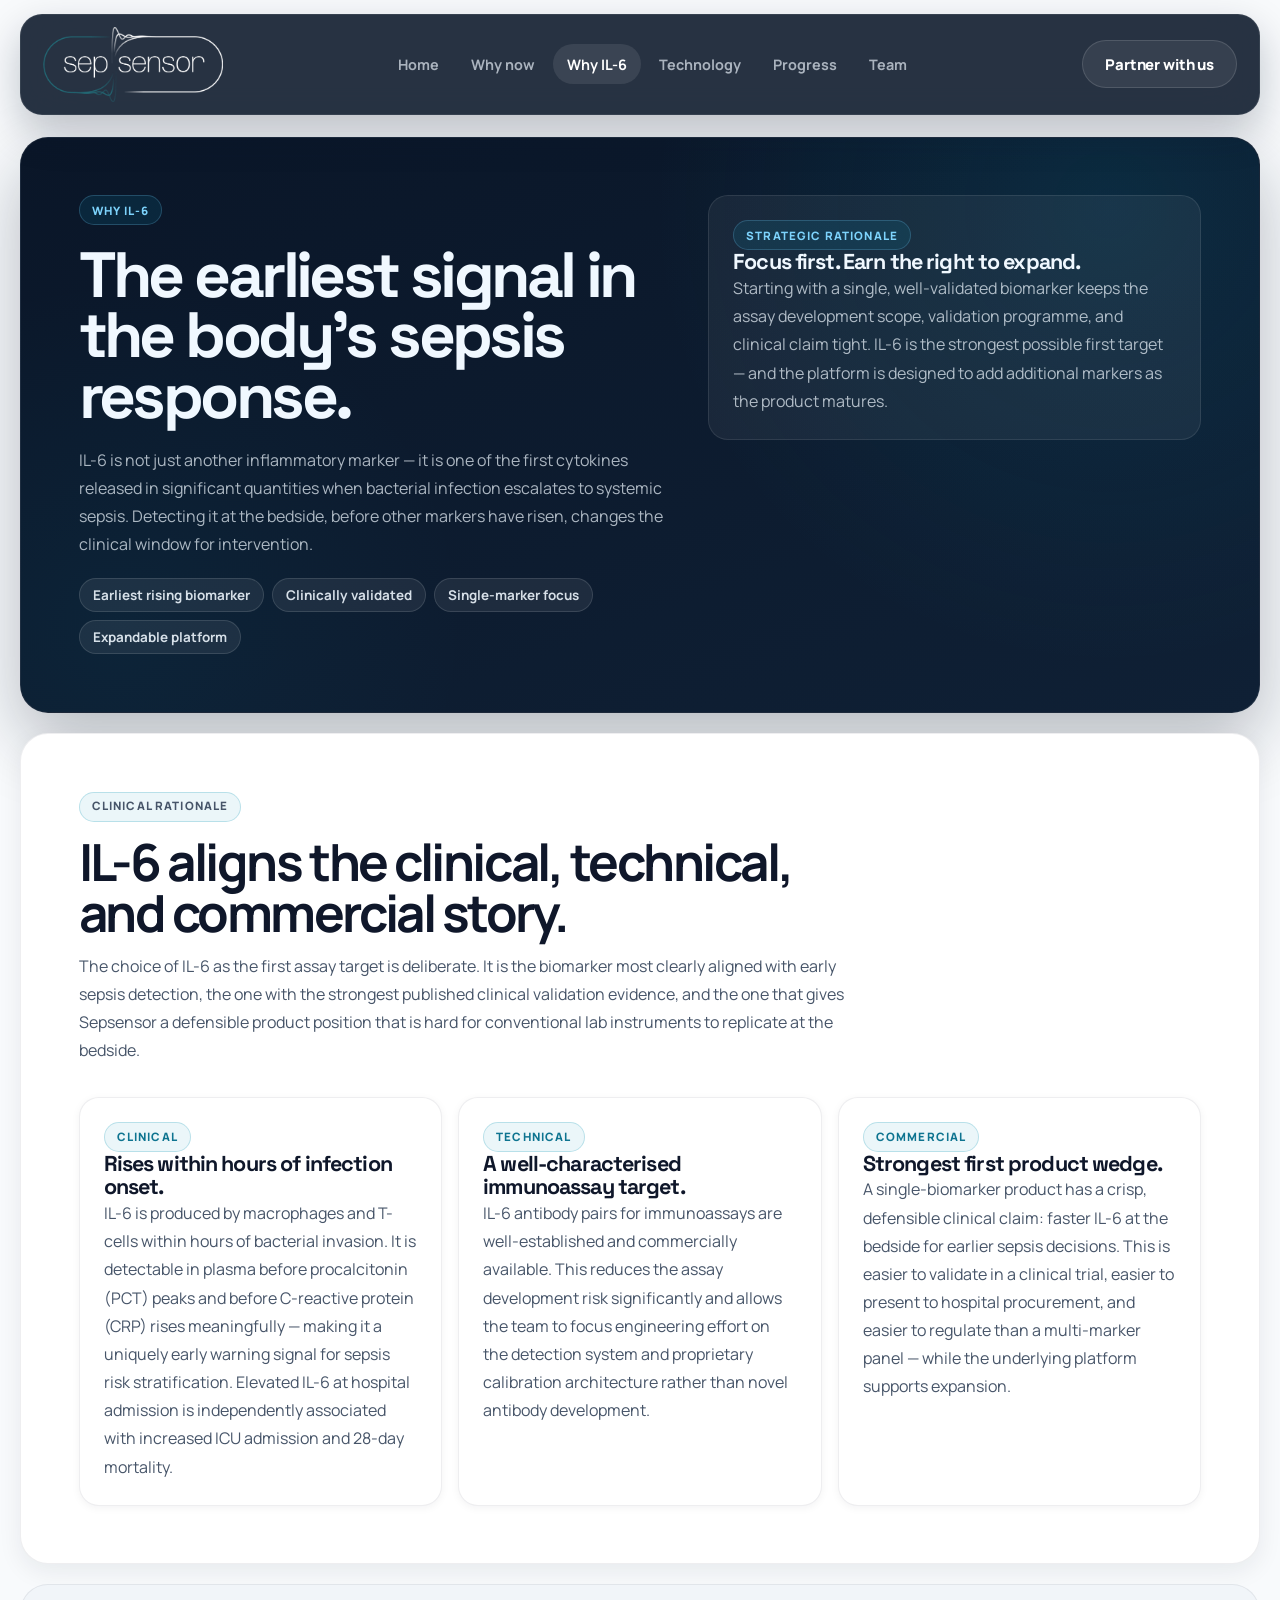
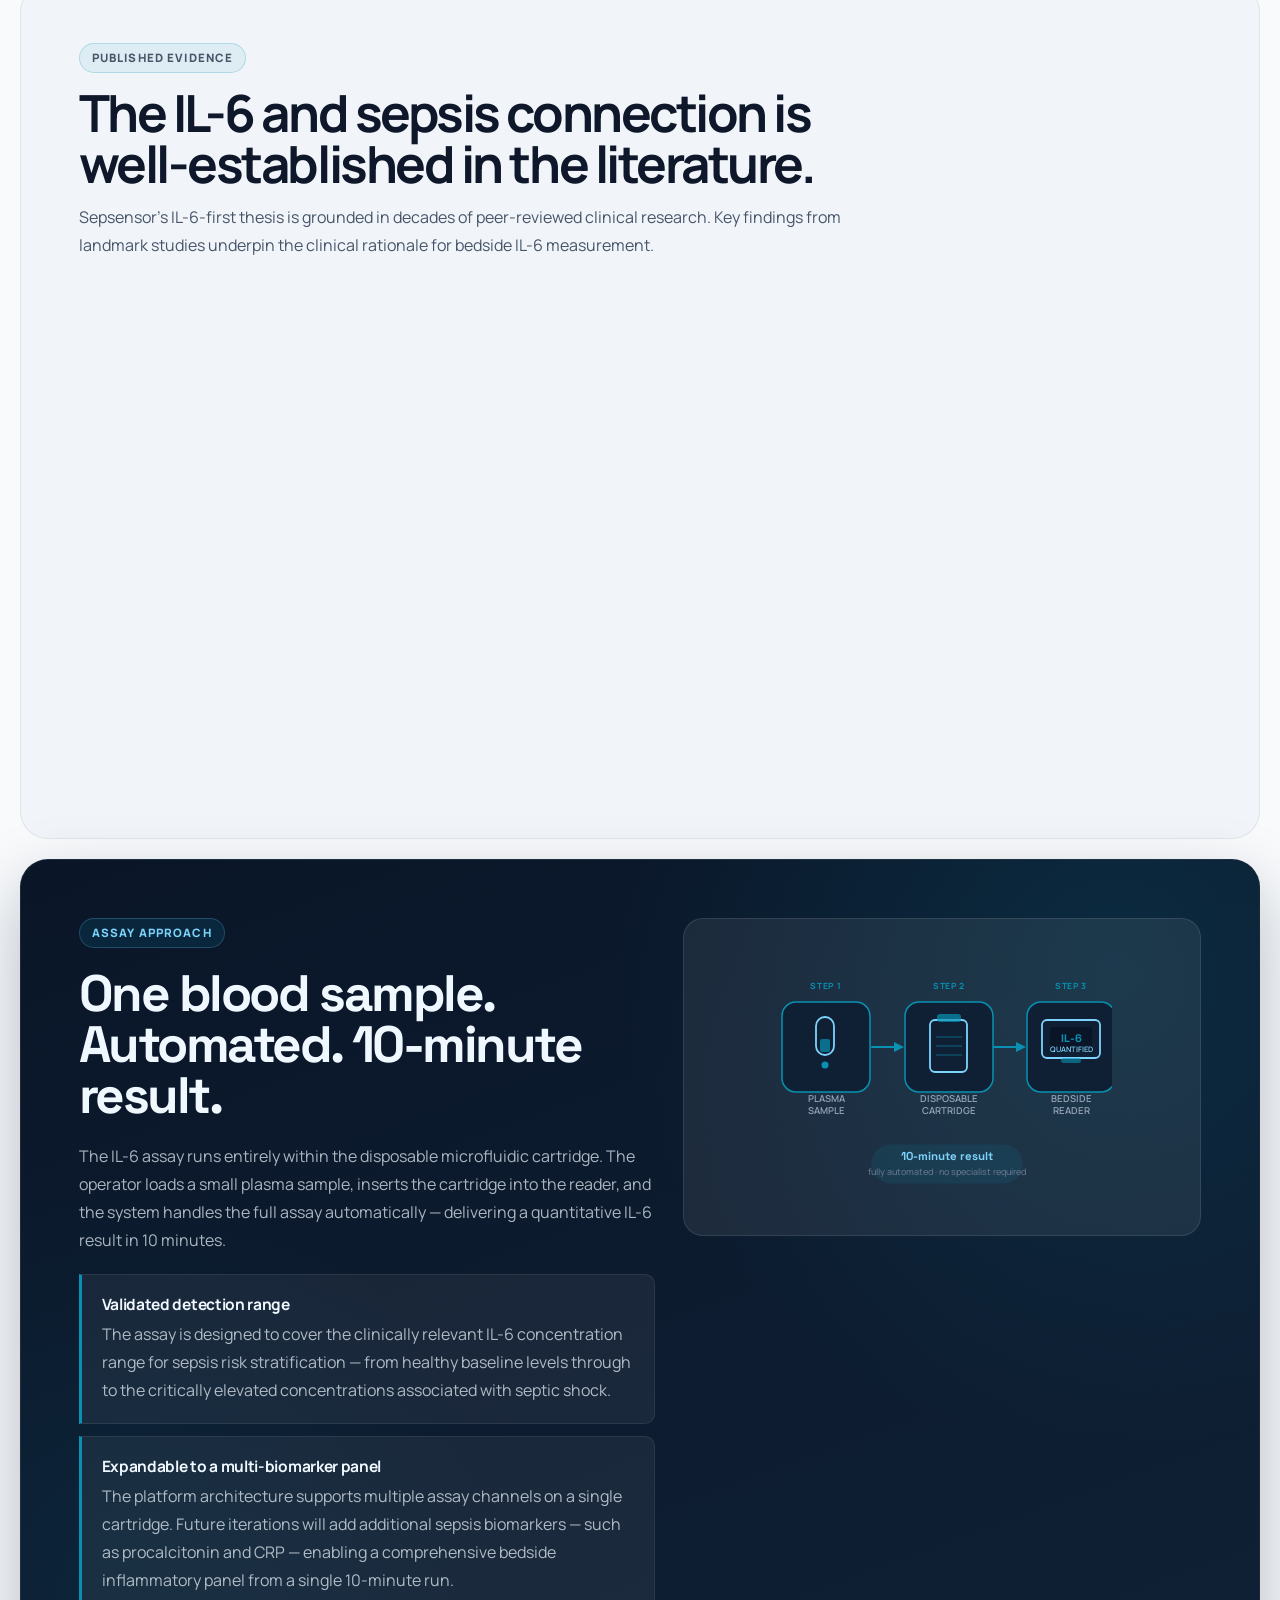
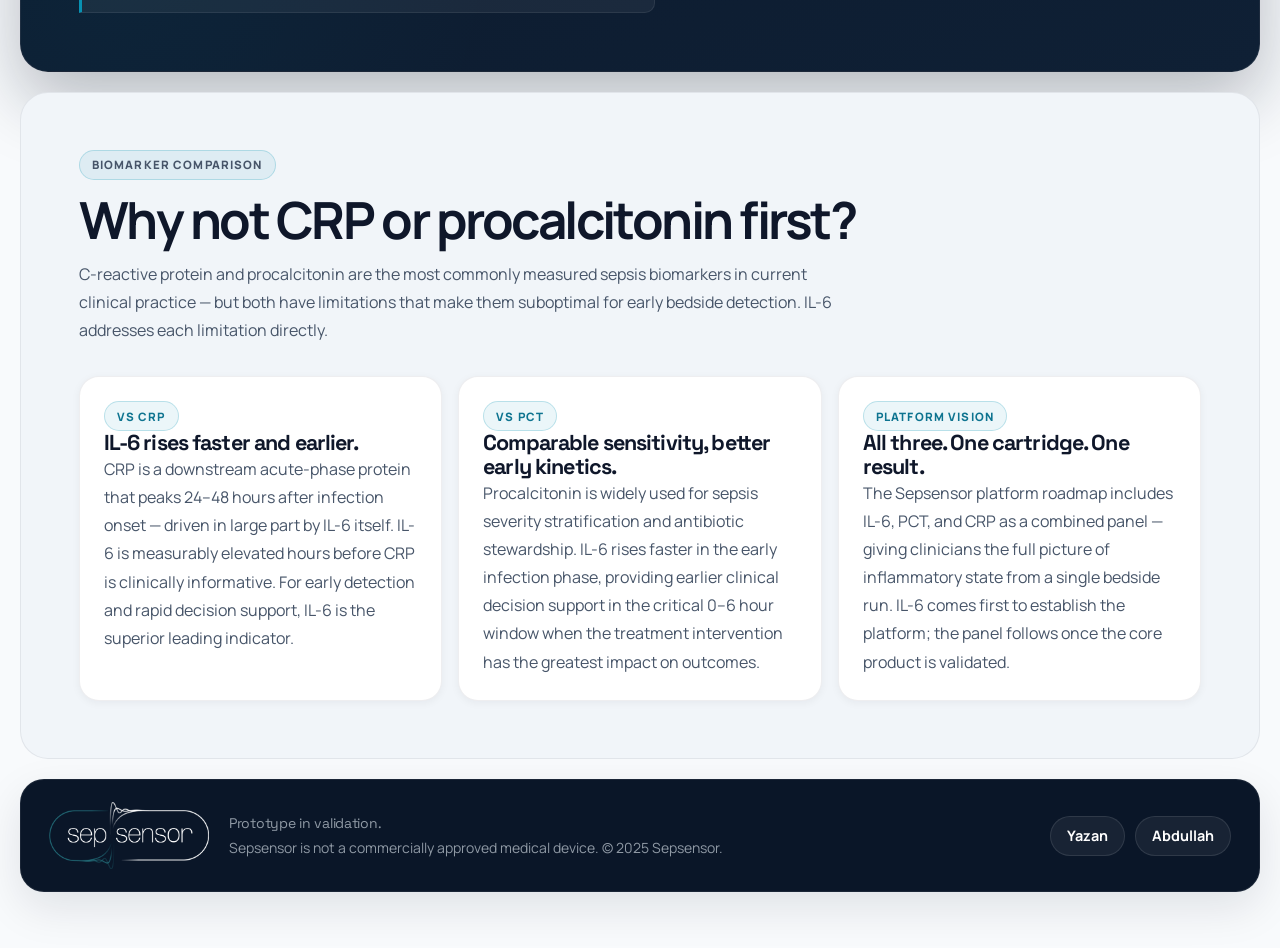
==== commit df09df9e: "Remove confidential assay flowchart; replace with SVG clinical workflow diagram" ====
--- a/il6.html
+++ b/il6.html
@@ -206,8 +206,55 @@
             </div>
 
             <div class="visual-stack">
-              <figure class="image-panel image-panel--bright" data-reveal style="--delay: 0.05s">
-                <img src="assets/assay-flow.jpg" alt="Sepsensor IL-6 assay workflow">
+              <figure class="image-panel image-panel--bright" data-reveal style="--delay: 0.05s; padding: 28px 20px;">
+                <!-- High-level clinical workflow diagram — no assay chemistry details -->
+                <svg viewBox="0 0 340 260" fill="none" xmlns="http://www.w3.org/2000/svg" aria-label="Three-step Sepsensor clinical workflow: load sample, run assay, read result" style="width:100%;max-width:340px;display:block;margin:0 auto;">
+                  <!-- Step 1: Sample -->
+                  <rect x="10" y="55" width="88" height="90" rx="14" fill="#0f2035" stroke="#0891b2" stroke-width="1.5"/>
+                  <rect x="44" y="70" width="18" height="38" rx="9" fill="none" stroke="#7dd3fc" stroke-width="1.8"/>
+                  <rect x="48" y="92" width="10" height="13" rx="2" fill="#0891b2" opacity="0.7"/>
+                  <circle cx="53" cy="118" r="3.5" fill="#0891b2"/>
+                  <text x="54" y="155" text-anchor="middle" fill="#94a3b8" font-family="Manrope,sans-serif" font-size="9.5" font-weight="600">PLASMA</text>
+                  <text x="54" y="167" text-anchor="middle" fill="#94a3b8" font-family="Manrope,sans-serif" font-size="9.5" font-weight="600">SAMPLE</text>
+
+                  <!-- Arrow 1 -->
+                  <line x1="100" y1="100" x2="122" y2="100" stroke="#0891b2" stroke-width="2" stroke-linecap="round"/>
+                  <polygon points="122,95 132,100 122,105" fill="#0891b2"/>
+
+                  <!-- Step 2: Cartridge -->
+                  <rect x="133" y="55" width="88" height="90" rx="14" fill="#0f2035" stroke="#0891b2" stroke-width="1.5"/>
+                  <rect x="158" y="73" width="37" height="52" rx="5" fill="none" stroke="#7dd3fc" stroke-width="1.8"/>
+                  <rect x="165" y="67" width="24" height="8" rx="3" fill="#0891b2" opacity="0.7"/>
+                  <line x1="164" y1="90" x2="190" y2="90" stroke="#0891b2" stroke-width="1.2" opacity="0.5"/>
+                  <line x1="164" y1="99" x2="190" y2="99" stroke="#0891b2" stroke-width="1.2" opacity="0.5"/>
+                  <line x1="164" y1="108" x2="190" y2="108" stroke="#0891b2" stroke-width="1.2" opacity="0.5"/>
+                  <text x="177" y="155" text-anchor="middle" fill="#94a3b8" font-family="Manrope,sans-serif" font-size="9.5" font-weight="600">DISPOSABLE</text>
+                  <text x="177" y="167" text-anchor="middle" fill="#94a3b8" font-family="Manrope,sans-serif" font-size="9.5" font-weight="600">CARTRIDGE</text>
+
+                  <!-- Arrow 2 -->
+                  <line x1="222" y1="100" x2="244" y2="100" stroke="#0891b2" stroke-width="2" stroke-linecap="round"/>
+                  <polygon points="244,95 254,100 244,105" fill="#0891b2"/>
+
+                  <!-- Step 3: Reader / Result -->
+                  <rect x="255" y="55" width="88" height="90" rx="14" fill="#0f2035" stroke="#0891b2" stroke-width="1.5"/>
+                  <rect x="270" y="73" width="58" height="38" rx="5" fill="none" stroke="#7dd3fc" stroke-width="1.8"/>
+                  <rect x="278" y="80" width="42" height="24" rx="3" fill="#0a1628"/>
+                  <text x="299" y="95" text-anchor="middle" fill="#0891b2" font-family="'Space Grotesk',sans-serif" font-size="11" font-weight="700">IL-6</text>
+                  <text x="299" y="105" text-anchor="middle" fill="#7dd3fc" font-family="Manrope,sans-serif" font-size="7.5" font-weight="600">QUANTIFIED</text>
+                  <rect x="289" y="111" width="20" height="5" rx="2.5" fill="#0891b2" opacity="0.6"/>
+                  <text x="299" y="155" text-anchor="middle" fill="#94a3b8" font-family="Manrope,sans-serif" font-size="9.5" font-weight="600">BEDSIDE</text>
+                  <text x="299" y="167" text-anchor="middle" fill="#94a3b8" font-family="Manrope,sans-serif" font-size="9.5" font-weight="600">READER</text>
+
+                  <!-- Step labels at top -->
+                  <text x="54" y="42" text-anchor="middle" fill="#0891b2" font-family="Manrope,sans-serif" font-size="8.5" font-weight="700" letter-spacing="0.08em">STEP 1</text>
+                  <text x="177" y="42" text-anchor="middle" fill="#0891b2" font-family="Manrope,sans-serif" font-size="8.5" font-weight="700" letter-spacing="0.08em">STEP 2</text>
+                  <text x="299" y="42" text-anchor="middle" fill="#0891b2" font-family="Manrope,sans-serif" font-size="8.5" font-weight="700" letter-spacing="0.08em">STEP 3</text>
+
+                  <!-- Time callout -->
+                  <rect x="100" y="198" width="150" height="38" rx="19" fill="#0891b2" opacity="0.12" stroke="#0891b2" stroke-width="1.2"/>
+                  <text x="175" y="213" text-anchor="middle" fill="#7dd3fc" font-family="'Space Grotesk',sans-serif" font-size="11.5" font-weight="700">10-minute result</text>
+                  <text x="175" y="228" text-anchor="middle" fill="#64748b" font-family="Manrope,sans-serif" font-size="9" font-weight="500">fully automated · no specialist required</text>
+                </svg>
               </figure>
             </div>
           </div>
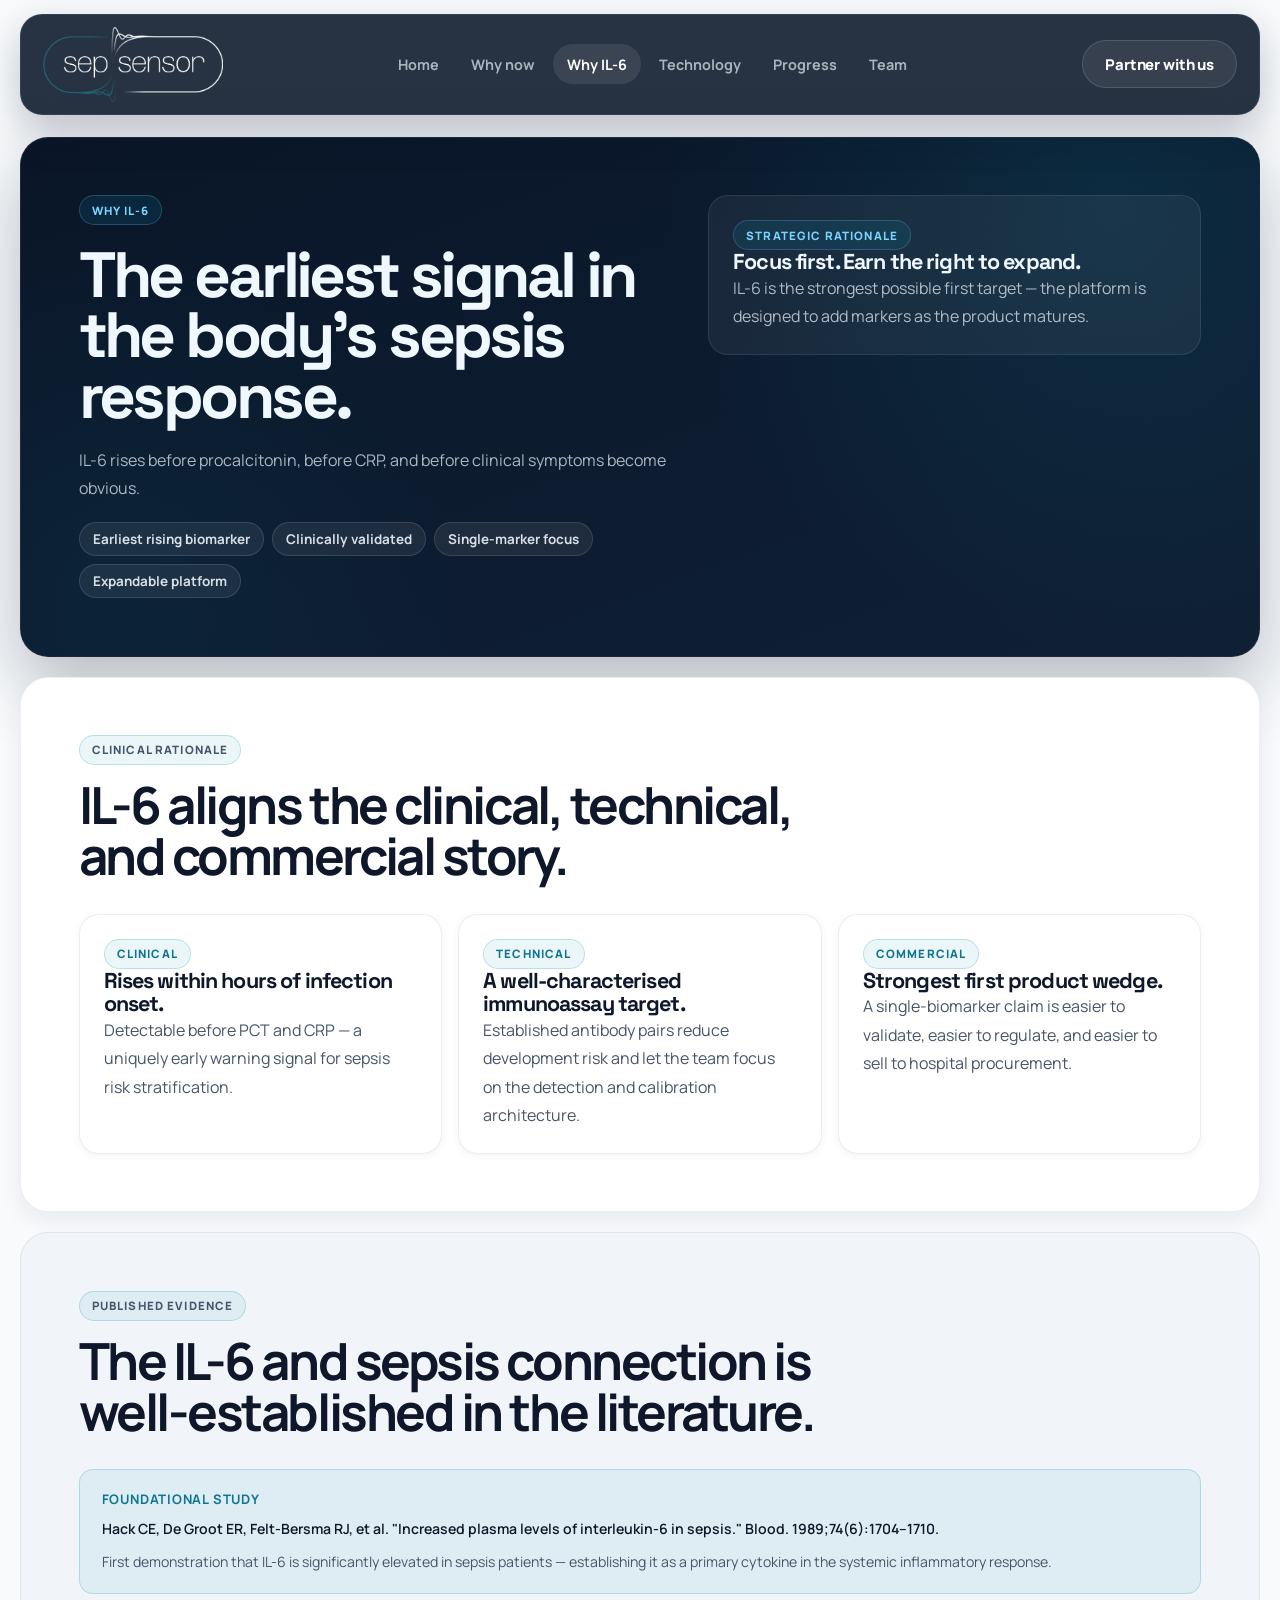
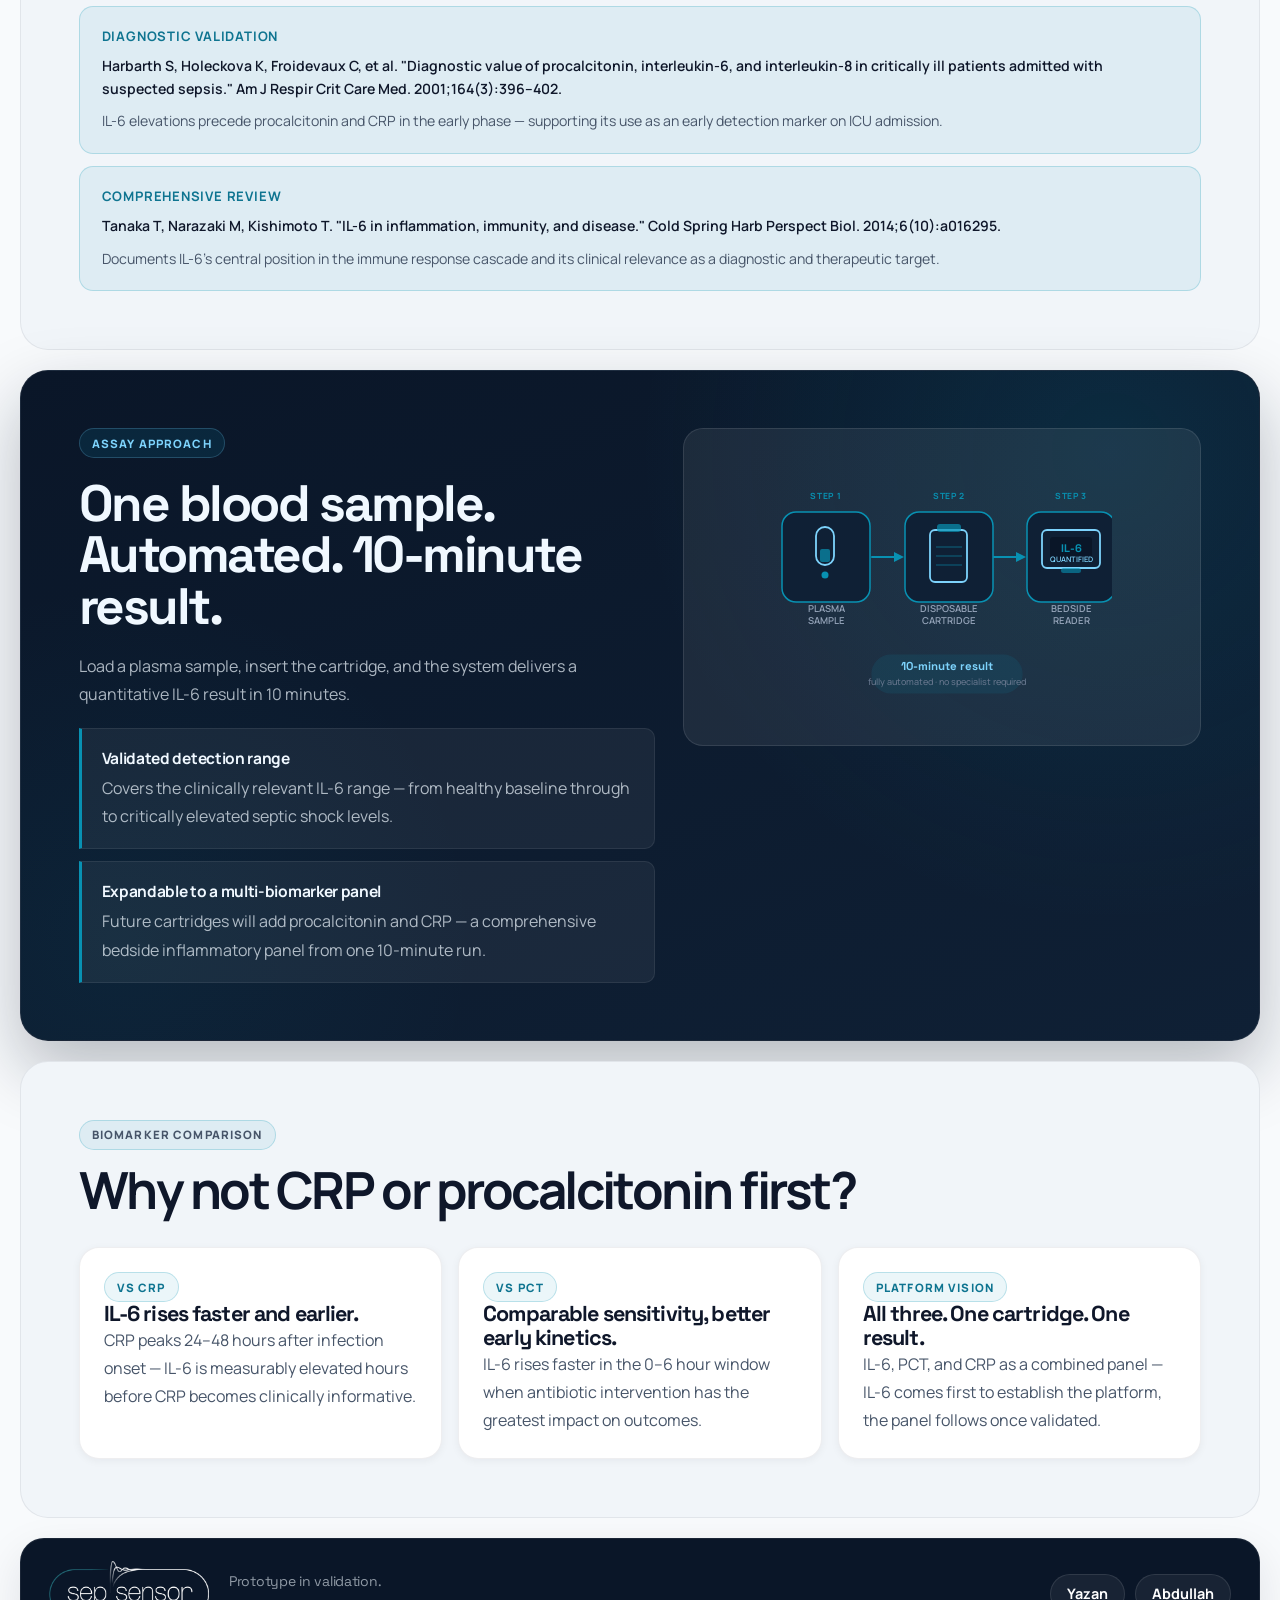
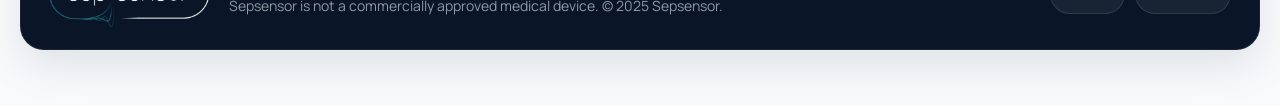
==== commit 807cc81d: "Reduce all page text by ~60% — startup-style minimal copy throughout" ====
--- a/il6.html
+++ b/il6.html
@@ -4,47 +4,21 @@
     <meta charset="utf-8">
     <meta name="viewport" content="width=device-width, initial-scale=1">
     <title>Sepsensor | Why IL-6 — The Ideal First Sepsis Biomarker</title>
-    <meta
-      name="description"
-      content="IL-6 is the earliest rising sepsis biomarker, clinically validated, and the ideal strategic starting point for Sepsensor's bedside platform."
-    >
+    <meta name="description" content="IL-6 is the earliest rising sepsis biomarker — clinically validated and the ideal strategic starting point for Sepsensor's bedside platform.">
     <meta property="og:title" content="Sepsensor | Why IL-6">
     <meta property="og:description" content="IL-6 rises earliest, signals most broadly, and provides the sharpest first product wedge for bedside sepsis detection.">
     <meta property="og:type" content="website">
-    <meta property="og:image" content="assets/assay-flow.jpg">
+    <meta property="og:image" content="assets/cartridge-render.jpg">
     <link rel="icon" href="assets/logo-badge.svg">
     <link rel="preconnect" href="https://fonts.googleapis.com">
     <link rel="preconnect" href="https://fonts.gstatic.com" crossorigin>
-    <link
-      href="https://fonts.googleapis.com/css2?family=Manrope:wght@400;500;600;700;800&family=Space+Grotesk:wght@500;700&display=swap"
-      rel="stylesheet"
-    >
+    <link href="https://fonts.googleapis.com/css2?family=Manrope:wght@400;500;600;700;800&family=Space+Grotesk:wght@500;700&display=swap" rel="stylesheet">
     <link rel="stylesheet" href="styles.css">
     <style>
-      .citation-box {
-        display: grid;
-        gap: 10px;
-        padding: 20px 22px;
-        border-radius: var(--radius-lg);
-        background: var(--accent-bg);
-        border: 1px solid var(--accent-border);
-      }
-      .citation-box p {
-        font-size: 0.88rem;
-        color: var(--ink-soft);
-        line-height: 1.6;
-      }
-      .citation-box strong {
-        font-size: 0.82rem;
-        color: var(--accent-strong);
-        text-transform: uppercase;
-        letter-spacing: 0.06em;
-      }
-      .citation-box cite {
-        font-style: normal;
-        font-weight: 600;
-        color: var(--ink);
-      }
+      .citation-box { display: grid; gap: 10px; padding: 20px 22px; border-radius: var(--radius-lg); background: var(--accent-bg); border: 1px solid var(--accent-border); }
+      .citation-box p { font-size: 0.88rem; color: var(--ink-soft); line-height: 1.6; }
+      .citation-box strong { font-size: 0.82rem; color: var(--accent-strong); text-transform: uppercase; letter-spacing: 0.06em; }
+      .citation-box cite { font-style: normal; font-weight: 600; color: var(--ink); }
     </style>
     <script src="script.js" defer></script>
   </head>
@@ -63,10 +37,7 @@
           <a href="progress.html">Progress</a>
           <a href="team.html">Team</a>
         </nav>
-        <a
-          class="button button--ghost"
-          href="mailto:yazanbaseem.001@gmail.com?cc=alfakhrey.abdullah@gmail.com&subject=Sepsensor%20partnership%20enquiry"
-        >
+        <a class="button button--ghost" href="mailto:yazanbaseem.001@gmail.com?cc=alfakhrey.abdullah@gmail.com&subject=Sepsensor%20partnership%20enquiry">
           Partner with us
         </a>
       </header>
@@ -79,9 +50,7 @@
             <div class="page-intro__copy" data-reveal>
               <p class="eyebrow">Why IL-6</p>
               <h1 class="display display--page">The earliest signal in the body's sepsis response.</h1>
-              <p class="lede">
-                IL-6 is not just another inflammatory marker — it is one of the first cytokines released in significant quantities when bacterial infection escalates to systemic sepsis. Detecting it at the bedside, before other markers have risen, changes the clinical window for intervention.
-              </p>
+              <p class="lede">IL-6 rises before procalcitonin, before CRP, and before clinical symptoms become obvious.</p>
               <div class="status-row">
                 <span class="status-chip">Earliest rising biomarker</span>
                 <span class="status-chip">Clinically validated</span>
@@ -94,9 +63,7 @@
               <article class="panel panel--dark" data-reveal style="--delay: 0.05s">
                 <span class="label">Strategic rationale</span>
                 <h3>Focus first. Earn the right to expand.</h3>
-                <p>
-                  Starting with a single, well-validated biomarker keeps the assay development scope, validation programme, and clinical claim tight. IL-6 is the strongest possible first target — and the platform is designed to add additional markers as the product matures.
-                </p>
+                <p>IL-6 is the strongest possible first target — the platform is designed to add markers as the product matures.</p>
               </article>
             </div>
           </div>
@@ -107,34 +74,25 @@
           <div class="section-head" data-reveal>
             <p class="eyebrow">Clinical rationale</p>
             <h2>IL-6 aligns the clinical, technical, and commercial story.</h2>
-            <p>
-              The choice of IL-6 as the first assay target is deliberate. It is the biomarker most clearly aligned with early sepsis detection, the one with the strongest published clinical validation evidence, and the one that gives Sepsensor a defensible product position that is hard for conventional lab instruments to replicate at the bedside.
-            </p>
           </div>
 
           <div class="pillar-grid">
             <article class="panel" data-reveal>
               <span class="label">Clinical</span>
               <h3>Rises within hours of infection onset.</h3>
-              <p>
-                IL-6 is produced by macrophages and T-cells within hours of bacterial invasion. It is detectable in plasma before procalcitonin (PCT) peaks and before C-reactive protein (CRP) rises meaningfully — making it a uniquely early warning signal for sepsis risk stratification. Elevated IL-6 at hospital admission is independently associated with increased ICU admission and 28-day mortality.
-              </p>
+              <p>Detectable before PCT and CRP — a uniquely early warning signal for sepsis risk stratification.</p>
             </article>
 
             <article class="panel" data-reveal style="--delay: 0.05s">
               <span class="label">Technical</span>
               <h3>A well-characterised immunoassay target.</h3>
-              <p>
-                IL-6 antibody pairs for immunoassays are well-established and commercially available. This reduces the assay development risk significantly and allows the team to focus engineering effort on the detection system and proprietary calibration architecture rather than novel antibody development.
-              </p>
+              <p>Established antibody pairs reduce development risk and let the team focus on the detection and calibration architecture.</p>
             </article>
 
             <article class="panel" data-reveal style="--delay: 0.1s">
               <span class="label">Commercial</span>
               <h3>Strongest first product wedge.</h3>
-              <p>
-                A single-biomarker product has a crisp, defensible clinical claim: faster IL-6 at the bedside for earlier sepsis decisions. This is easier to validate in a clinical trial, easier to present to hospital procurement, and easier to regulate than a multi-marker panel — while the underlying platform supports expansion.
-              </p>
+              <p>A single-biomarker claim is easier to validate, easier to regulate, and easier to sell to hospital procurement.</p>
             </article>
           </div>
         </section>
@@ -144,40 +102,25 @@
           <div class="section-head" data-reveal>
             <p class="eyebrow">Published evidence</p>
             <h2>The IL-6 and sepsis connection is well-established in the literature.</h2>
-            <p>
-              Sepsensor's IL-6-first thesis is grounded in decades of peer-reviewed clinical research. Key findings from landmark studies underpin the clinical rationale for bedside IL-6 measurement.
-            </p>
           </div>
 
           <div class="detail-list" data-reveal>
             <div class="citation-box">
               <strong>Foundational study</strong>
-              <p>
-                <cite>Hack CE, De Groot ER, Felt-Bersma RJ, et al. "Increased plasma levels of interleukin-6 in sepsis." Blood. 1989;74(6):1704–1710.</cite>
-              </p>
-              <p>
-                One of the first studies to demonstrate that IL-6 is significantly elevated in sepsis patients compared to healthy controls. Established IL-6 as a primary cytokine in the systemic inflammatory response to infection and a candidate diagnostic biomarker.
-              </p>
+              <p><cite>Hack CE, De Groot ER, Felt-Bersma RJ, et al. "Increased plasma levels of interleukin-6 in sepsis." Blood. 1989;74(6):1704–1710.</cite></p>
+              <p>First demonstration that IL-6 is significantly elevated in sepsis patients — establishing it as a primary cytokine in the systemic inflammatory response.</p>
             </div>
 
             <div class="citation-box">
               <strong>Diagnostic validation</strong>
-              <p>
-                <cite>Harbarth S, Holeckova K, Froidevaux C, et al. "Diagnostic value of procalcitonin, interleukin-6, and interleukin-8 in critically ill patients admitted with suspected sepsis." Am J Respir Crit Care Med. 2001;164(3):396–402.</cite>
-              </p>
-              <p>
-                A key prospective clinical study demonstrating that IL-6 has strong diagnostic value for confirming sepsis in critically ill patients on ICU admission — with IL-6 elevations preceding procalcitonin and CRP in the early phase, supporting its use as an early detection marker.
-              </p>
+              <p><cite>Harbarth S, Holeckova K, Froidevaux C, et al. "Diagnostic value of procalcitonin, interleukin-6, and interleukin-8 in critically ill patients admitted with suspected sepsis." Am J Respir Crit Care Med. 2001;164(3):396–402.</cite></p>
+              <p>IL-6 elevations precede procalcitonin and CRP in the early phase — supporting its use as an early detection marker on ICU admission.</p>
             </div>
 
             <div class="citation-box">
               <strong>Comprehensive review</strong>
-              <p>
-                <cite>Tanaka T, Narazaki M, Kishimoto T. "IL-6 in inflammation, immunity, and disease." Cold Spring Harb Perspect Biol. 2014;6(10):a016295.</cite>
-              </p>
-              <p>
-                A comprehensive review of IL-6 biology and its role in systemic inflammation. Documents IL-6's central position in the immune response cascade, its elevation in bacterial sepsis, and its clinical relevance as a target for both diagnostics and therapeutic intervention.
-              </p>
+              <p><cite>Tanaka T, Narazaki M, Kishimoto T. "IL-6 in inflammation, immunity, and disease." Cold Spring Harb Perspect Biol. 2014;6(10):a016295.</cite></p>
+              <p>Documents IL-6's central position in the immune response cascade and its clinical relevance as a diagnostic and therapeutic target.</p>
             </div>
           </div>
         </section>
@@ -188,40 +131,33 @@
             <div class="split-copy" data-reveal>
               <p class="eyebrow">Assay approach</p>
               <h2 class="section-title">One blood sample. Automated. 10-minute result.</h2>
-              <p class="body-copy">
-                The IL-6 assay runs entirely within the disposable microfluidic cartridge. The operator loads a small plasma sample, inserts the cartridge into the reader, and the system handles the full assay automatically — delivering a quantitative IL-6 result in 10 minutes.
-              </p>
+              <p class="body-copy">Load a plasma sample, insert the cartridge, and the system delivers a quantitative IL-6 result in 10 minutes.</p>
 
               <div class="detail-list">
                 <article class="detail-item">
                   <strong>Validated detection range</strong>
-                  <p>The assay is designed to cover the clinically relevant IL-6 concentration range for sepsis risk stratification — from healthy baseline levels through to the critically elevated concentrations associated with septic shock.</p>
+                  <p>Covers the clinically relevant IL-6 range — from healthy baseline through to critically elevated septic shock levels.</p>
                 </article>
 
                 <article class="detail-item">
                   <strong>Expandable to a multi-biomarker panel</strong>
-                  <p>The platform architecture supports multiple assay channels on a single cartridge. Future iterations will add additional sepsis biomarkers — such as procalcitonin and CRP — enabling a comprehensive bedside inflammatory panel from a single 10-minute run.</p>
+                  <p>Future cartridges will add procalcitonin and CRP — a comprehensive bedside inflammatory panel from one 10-minute run.</p>
                 </article>
               </div>
             </div>
 
             <div class="visual-stack">
               <figure class="image-panel image-panel--bright" data-reveal style="--delay: 0.05s; padding: 28px 20px;">
-                <!-- High-level clinical workflow diagram — no assay chemistry details -->
-                <svg viewBox="0 0 340 260" fill="none" xmlns="http://www.w3.org/2000/svg" aria-label="Three-step Sepsensor clinical workflow: load sample, run assay, read result" style="width:100%;max-width:340px;display:block;margin:0 auto;">
-                  <!-- Step 1: Sample -->
+                <!-- High-level clinical workflow diagram -->
+                <svg viewBox="0 0 340 260" fill="none" xmlns="http://www.w3.org/2000/svg" aria-label="Three-step Sepsensor clinical workflow" style="width:100%;max-width:340px;display:block;margin:0 auto;">
                   <rect x="10" y="55" width="88" height="90" rx="14" fill="#0f2035" stroke="#0891b2" stroke-width="1.5"/>
                   <rect x="44" y="70" width="18" height="38" rx="9" fill="none" stroke="#7dd3fc" stroke-width="1.8"/>
                   <rect x="48" y="92" width="10" height="13" rx="2" fill="#0891b2" opacity="0.7"/>
                   <circle cx="53" cy="118" r="3.5" fill="#0891b2"/>
                   <text x="54" y="155" text-anchor="middle" fill="#94a3b8" font-family="Manrope,sans-serif" font-size="9.5" font-weight="600">PLASMA</text>
                   <text x="54" y="167" text-anchor="middle" fill="#94a3b8" font-family="Manrope,sans-serif" font-size="9.5" font-weight="600">SAMPLE</text>
-
-                  <!-- Arrow 1 -->
                   <line x1="100" y1="100" x2="122" y2="100" stroke="#0891b2" stroke-width="2" stroke-linecap="round"/>
                   <polygon points="122,95 132,100 122,105" fill="#0891b2"/>
-
-                  <!-- Step 2: Cartridge -->
                   <rect x="133" y="55" width="88" height="90" rx="14" fill="#0f2035" stroke="#0891b2" stroke-width="1.5"/>
                   <rect x="158" y="73" width="37" height="52" rx="5" fill="none" stroke="#7dd3fc" stroke-width="1.8"/>
                   <rect x="165" y="67" width="24" height="8" rx="3" fill="#0891b2" opacity="0.7"/>
@@ -230,12 +166,8 @@
                   <line x1="164" y1="108" x2="190" y2="108" stroke="#0891b2" stroke-width="1.2" opacity="0.5"/>
                   <text x="177" y="155" text-anchor="middle" fill="#94a3b8" font-family="Manrope,sans-serif" font-size="9.5" font-weight="600">DISPOSABLE</text>
                   <text x="177" y="167" text-anchor="middle" fill="#94a3b8" font-family="Manrope,sans-serif" font-size="9.5" font-weight="600">CARTRIDGE</text>
-
-                  <!-- Arrow 2 -->
                   <line x1="222" y1="100" x2="244" y2="100" stroke="#0891b2" stroke-width="2" stroke-linecap="round"/>
                   <polygon points="244,95 254,100 244,105" fill="#0891b2"/>
-
-                  <!-- Step 3: Reader / Result -->
                   <rect x="255" y="55" width="88" height="90" rx="14" fill="#0f2035" stroke="#0891b2" stroke-width="1.5"/>
                   <rect x="270" y="73" width="58" height="38" rx="5" fill="none" stroke="#7dd3fc" stroke-width="1.8"/>
                   <rect x="278" y="80" width="42" height="24" rx="3" fill="#0a1628"/>
@@ -244,13 +176,9 @@
                   <rect x="289" y="111" width="20" height="5" rx="2.5" fill="#0891b2" opacity="0.6"/>
                   <text x="299" y="155" text-anchor="middle" fill="#94a3b8" font-family="Manrope,sans-serif" font-size="9.5" font-weight="600">BEDSIDE</text>
                   <text x="299" y="167" text-anchor="middle" fill="#94a3b8" font-family="Manrope,sans-serif" font-size="9.5" font-weight="600">READER</text>
-
-                  <!-- Step labels at top -->
                   <text x="54" y="42" text-anchor="middle" fill="#0891b2" font-family="Manrope,sans-serif" font-size="8.5" font-weight="700" letter-spacing="0.08em">STEP 1</text>
                   <text x="177" y="42" text-anchor="middle" fill="#0891b2" font-family="Manrope,sans-serif" font-size="8.5" font-weight="700" letter-spacing="0.08em">STEP 2</text>
                   <text x="299" y="42" text-anchor="middle" fill="#0891b2" font-family="Manrope,sans-serif" font-size="8.5" font-weight="700" letter-spacing="0.08em">STEP 3</text>
-
-                  <!-- Time callout -->
                   <rect x="100" y="198" width="150" height="38" rx="19" fill="#0891b2" opacity="0.12" stroke="#0891b2" stroke-width="1.2"/>
                   <text x="175" y="213" text-anchor="middle" fill="#7dd3fc" font-family="'Space Grotesk',sans-serif" font-size="11.5" font-weight="700">10-minute result</text>
                   <text x="175" y="228" text-anchor="middle" fill="#64748b" font-family="Manrope,sans-serif" font-size="9" font-weight="500">fully automated · no specialist required</text>
@@ -265,34 +193,25 @@
           <div class="section-head" data-reveal>
             <p class="eyebrow">Biomarker comparison</p>
             <h2>Why not CRP or procalcitonin first?</h2>
-            <p>
-              C-reactive protein and procalcitonin are the most commonly measured sepsis biomarkers in current clinical practice — but both have limitations that make them suboptimal for early bedside detection. IL-6 addresses each limitation directly.
-            </p>
           </div>
 
           <div class="pillar-grid">
             <article class="panel" data-reveal>
               <span class="label">vs CRP</span>
               <h3>IL-6 rises faster and earlier.</h3>
-              <p>
-                CRP is a downstream acute-phase protein that peaks 24–48 hours after infection onset — driven in large part by IL-6 itself. IL-6 is measurably elevated hours before CRP is clinically informative. For early detection and rapid decision support, IL-6 is the superior leading indicator.
-              </p>
+              <p>CRP peaks 24–48 hours after infection onset — IL-6 is measurably elevated hours before CRP becomes clinically informative.</p>
             </article>
 
             <article class="panel" data-reveal style="--delay: 0.05s">
               <span class="label">vs PCT</span>
               <h3>Comparable sensitivity, better early kinetics.</h3>
-              <p>
-                Procalcitonin is widely used for sepsis severity stratification and antibiotic stewardship. IL-6 rises faster in the early infection phase, providing earlier clinical decision support in the critical 0–6 hour window when the treatment intervention has the greatest impact on outcomes.
-              </p>
+              <p>IL-6 rises faster in the 0–6 hour window when antibiotic intervention has the greatest impact on outcomes.</p>
             </article>
 
             <article class="panel" data-reveal style="--delay: 0.1s">
               <span class="label">Platform vision</span>
               <h3>All three. One cartridge. One result.</h3>
-              <p>
-                The Sepsensor platform roadmap includes IL-6, PCT, and CRP as a combined panel — giving clinicians the full picture of inflammatory state from a single bedside run. IL-6 comes first to establish the platform; the panel follows once the core product is validated.
-              </p>
+              <p>IL-6, PCT, and CRP as a combined panel — IL-6 comes first to establish the platform, the panel follows once validated.</p>
             </article>
           </div>
         </section>
